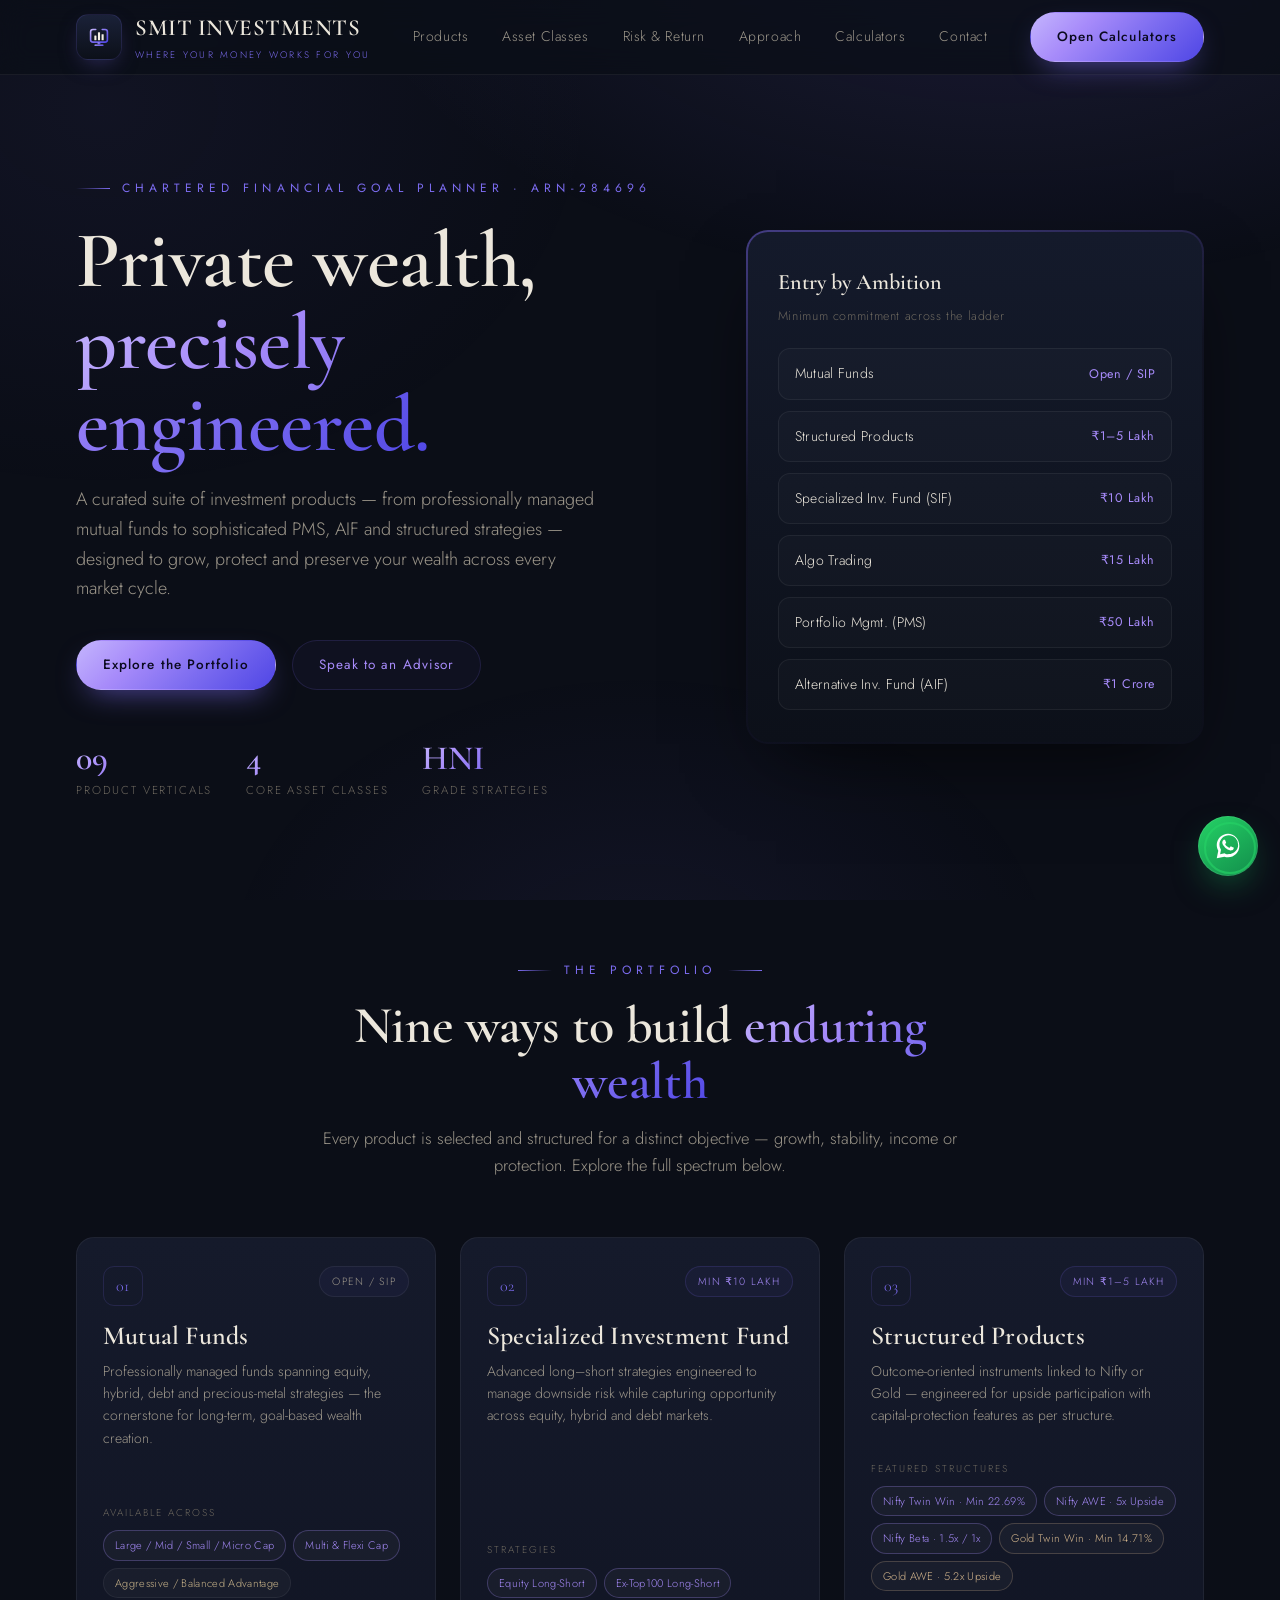
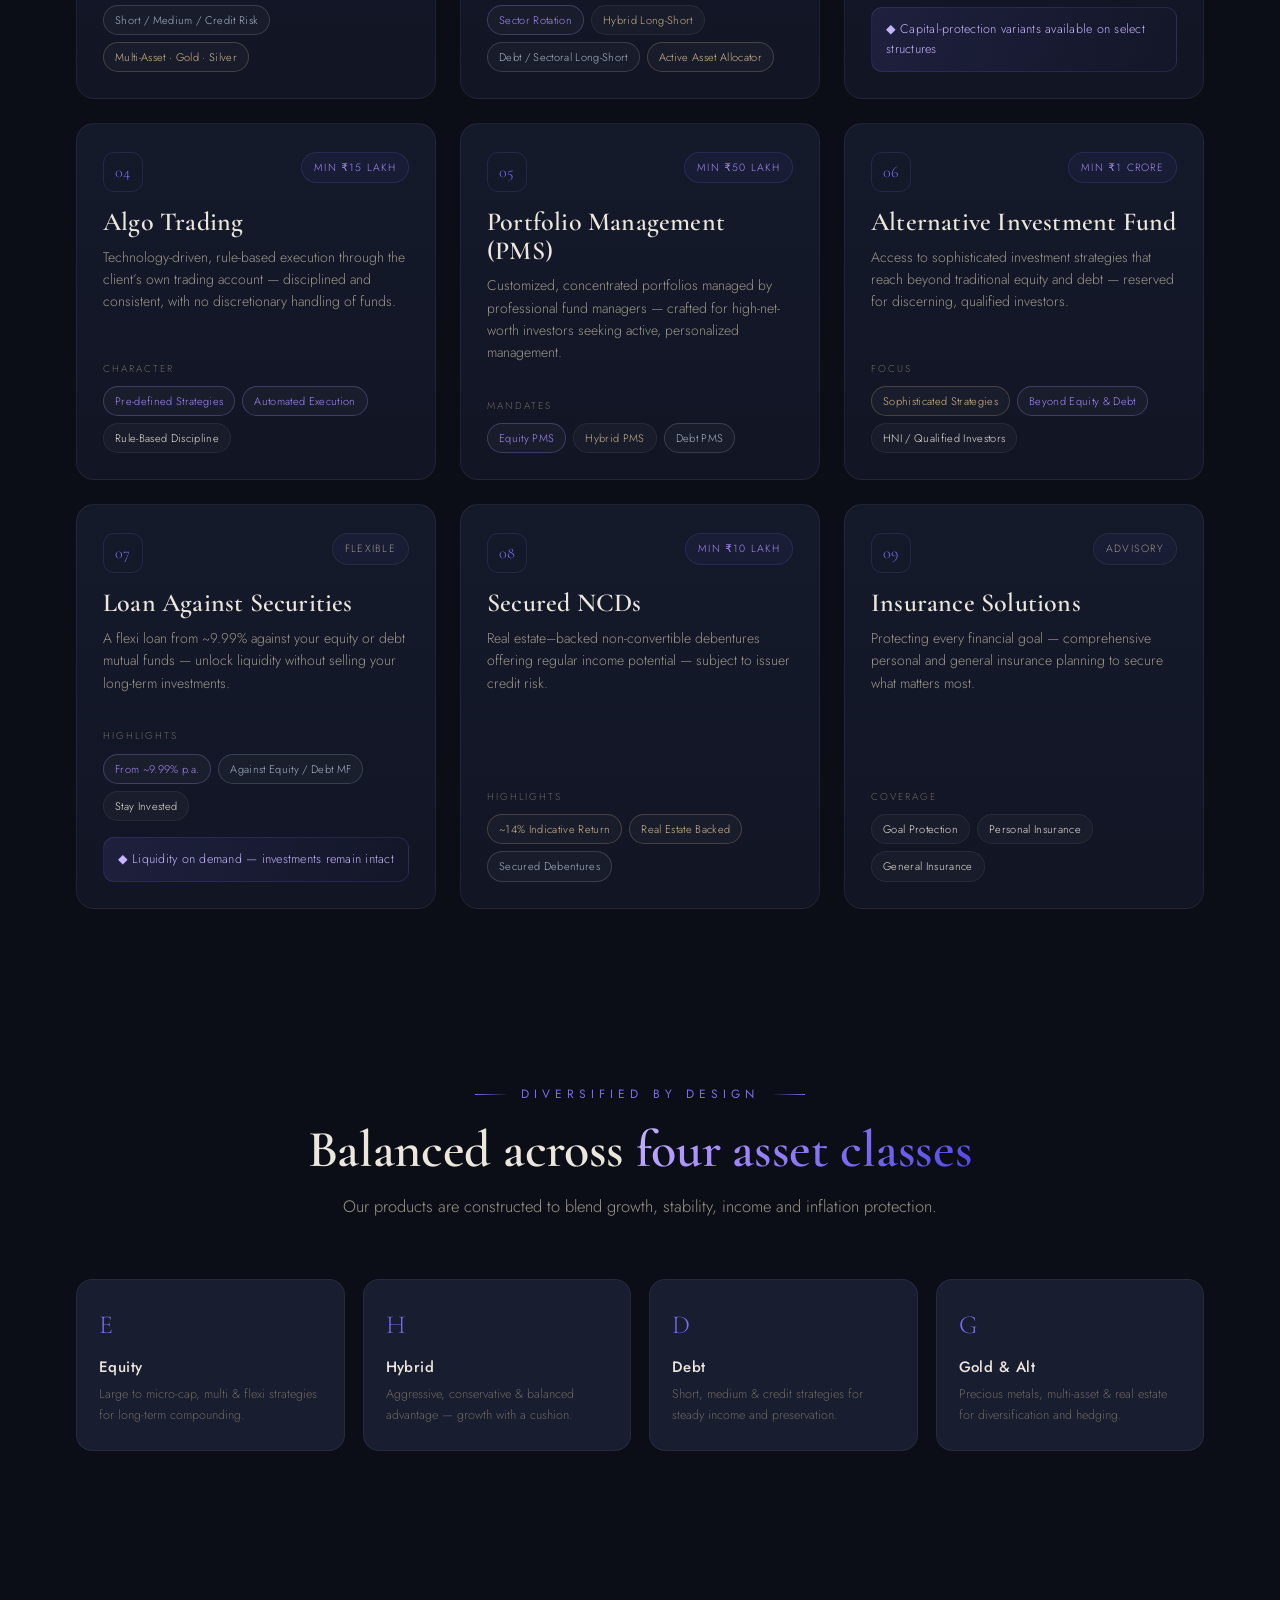
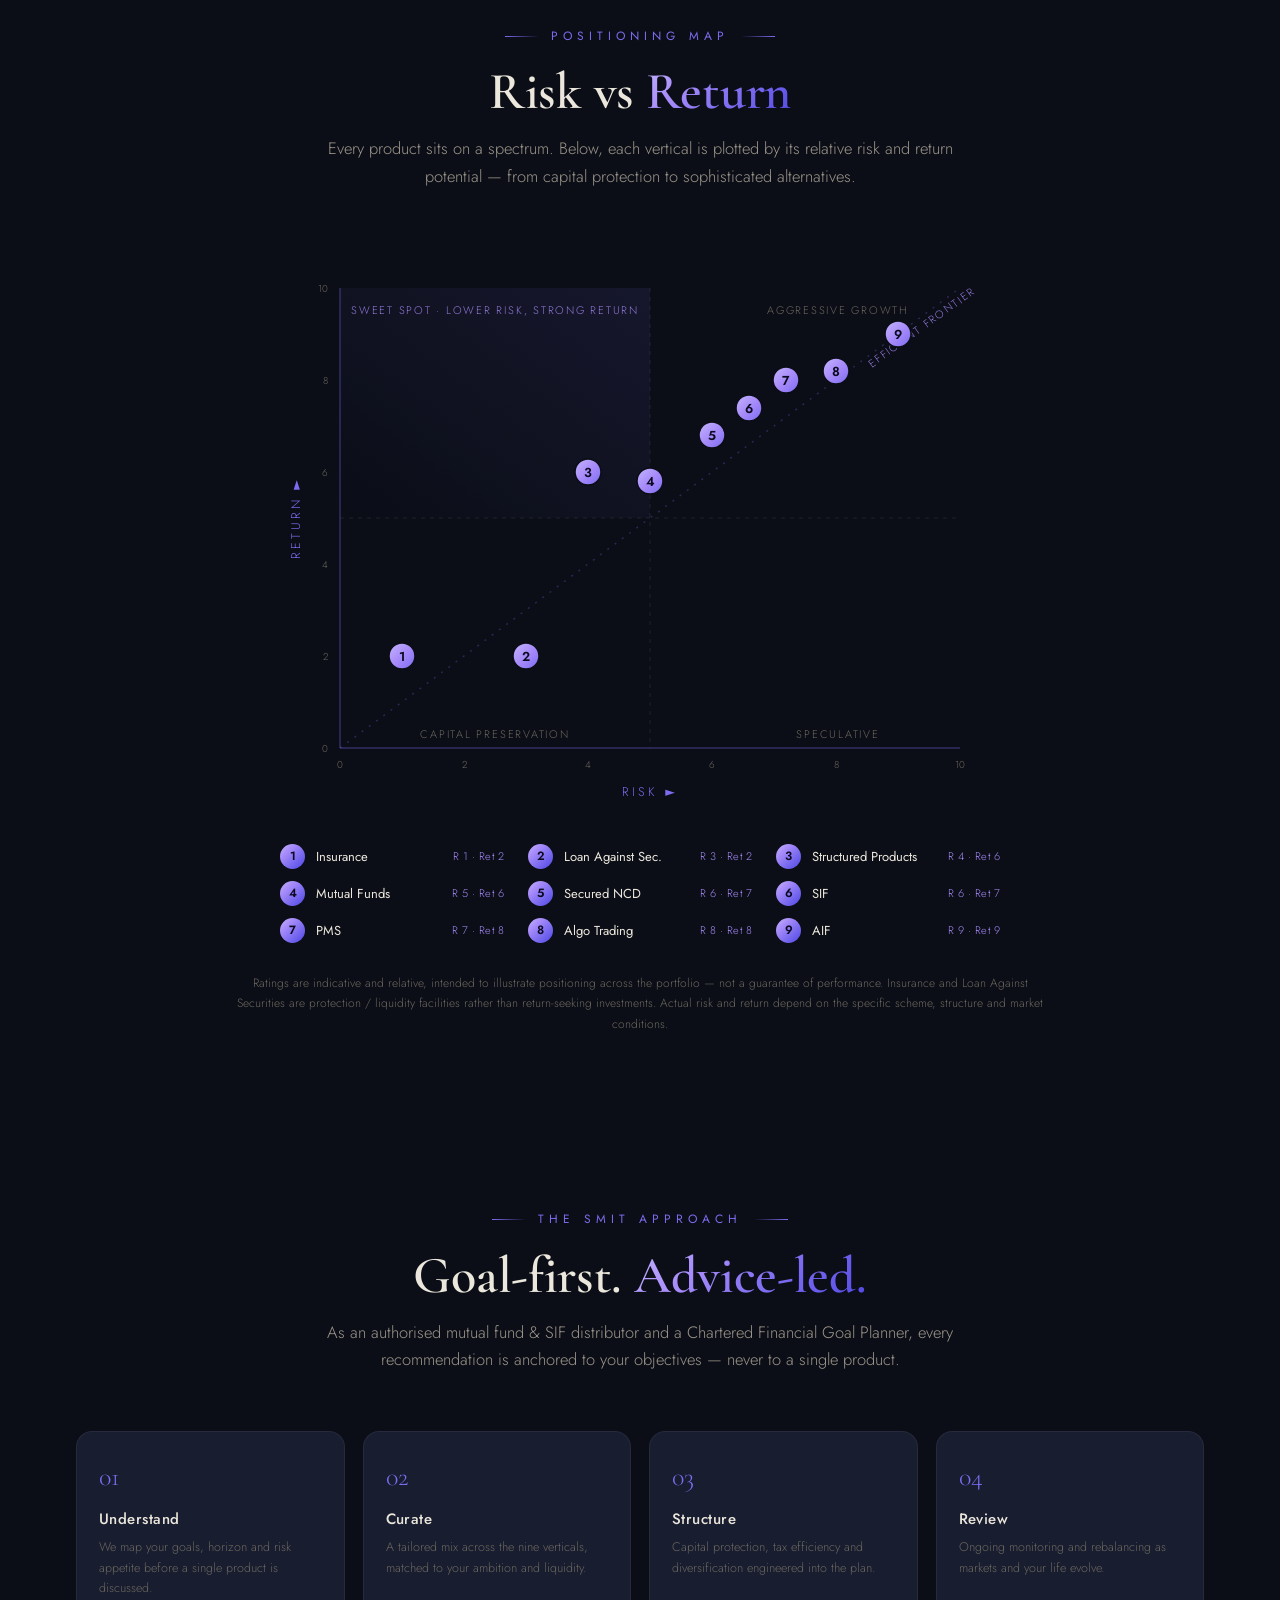
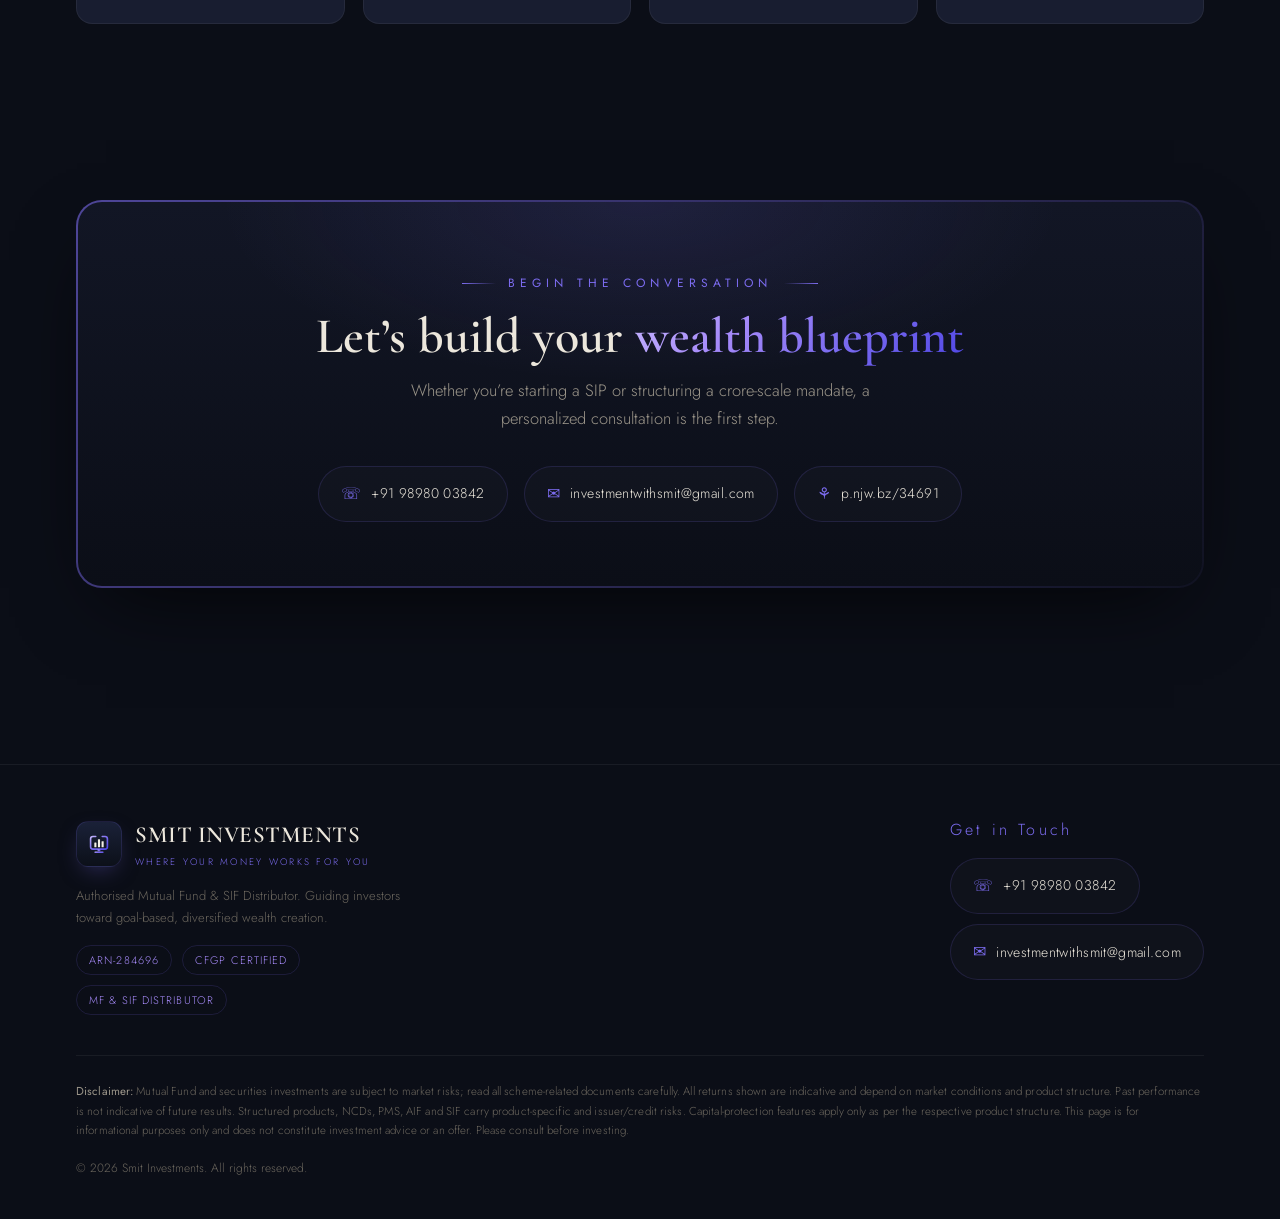
==== index.html @ 920544fc "Add floating WhatsApp connect button to both pages Co-Authored-By: Claude Opus 4.8 <noreply@anthropi" ====
<!DOCTYPE html>
<html lang="en">
<head>
<meta charset="UTF-8" />
<meta name="viewport" content="width=device-width, initial-scale=1.0" />
<title>Smit Investments — Where Your Money Works For You</title>
<meta name="description" content="SMIT Investment — a curated portfolio of premium investment products across Mutual Funds, SIF, PMS, AIF, Structured Products and more. Chartered Financial Goal Planner (CFGP), ARN-284696." />
<link rel="preconnect" href="https://fonts.googleapis.com" />
<link rel="preconnect" href="https://fonts.gstatic.com" crossorigin />
<link href="https://fonts.googleapis.com/css2?family=Cormorant+Garamond:wght@400;500;600;700&family=Jost:wght@300;400;500;600&display=swap" rel="stylesheet" />
<link rel="stylesheet" href="styles.css" />
</head>
<body>

<header class="nav">
  <div class="wrap nav-inner">
    <a class="brand" href="#top">
      <span class="mark">
        <svg viewBox="0 0 120 116" xmlns="http://www.w3.org/2000/svg">
          <defs><linearGradient id="lg" x1="0" y1="0" x2="1" y2="1">
            <stop offset="0" stop-color="#c4b5fd"/><stop offset=".5" stop-color="#7c6cf0"/><stop offset="1" stop-color="#4f46e5"/>
          </linearGradient></defs>
          <path d="M46 26 H34 a10 10 0 0 0 -10 10 v34 a10 10 0 0 0 10 10 H86 a10 10 0 0 0 10 -10 V36 a10 10 0 0 0 -10 -10 H74"
                fill="none" stroke="url(#lg)" stroke-width="7" stroke-linecap="round"/>
          <rect x="40" y="52" width="9" height="20" rx="1.5" fill="#f3efe6"/>
          <rect x="55.5" y="38" width="9" height="34" rx="1.5" fill="#f3efe6"/>
          <rect x="71" y="46" width="9" height="26" rx="1.5" fill="#f3efe6"/>
          <rect x="54" y="80" width="12" height="9" rx="2" fill="url(#lg)"/>
          <rect x="40" y="90" width="40" height="7" rx="3.5" fill="url(#lg)"/>
        </svg>
      </span>
      <span><b>Smit Investments</b><span>Where your money works for you</span></span>
    </a>
    <nav class="nav-links">
      <a href="#products">Products</a>
      <a href="#classes">Asset Classes</a>
      <a href="#risk">Risk &amp; Return</a>
      <a href="#about">Approach</a>
      <a href="calculators.html">Calculators</a>
      <a href="#contact">Contact</a>
    </nav>
    <a class="btn btn-gold" href="calculators.html">Open Calculators</a>
  </div>
</header>

<a id="top"></a>

<!-- HERO -->
<section class="hero">
  <div class="wrap hero-grid">
    <div class="reveal in">
      <span class="eyebrow">Chartered Financial Goal Planner · ARN-284696</span>
      <h1>Private wealth,<br><span class="gold-text">precisely engineered.</span></h1>
      <p class="lead">A curated suite of investment products — from professionally managed mutual funds to sophisticated PMS, AIF and structured strategies — designed to grow, protect and preserve your wealth across every market cycle.</p>
      <div class="hero-cta">
        <a class="btn btn-gold" href="#products">Explore the Portfolio</a>
        <a class="btn btn-ghost" href="#contact">Speak to an Advisor</a>
      </div>
      <div class="hero-stats">
        <div class="s"><b class="gold-text">09</b><span>Product Verticals</span></div>
        <div class="s"><b class="gold-text">4</b><span>Core Asset Classes</span></div>
        <div class="s"><b class="gold-text">HNI</b><span>Grade Strategies</span></div>
      </div>
    </div>
    <div class="hero-card reveal in">
      <div class="hero-card-in">
        <h4>Entry by Ambition</h4>
        <div class="sub">Minimum commitment across the ladder</div>
        <div class="ladder">
          <div class="row"><span class="name">Mutual Funds</span><span class="val">Open / SIP</span></div>
          <div class="row"><span class="name">Structured Products</span><span class="val">₹1–5 Lakh</span></div>
          <div class="row"><span class="name">Specialized Inv. Fund (SIF)</span><span class="val">₹10 Lakh</span></div>
          <div class="row"><span class="name">Algo Trading</span><span class="val">₹15 Lakh</span></div>
          <div class="row"><span class="name">Portfolio Mgmt. (PMS)</span><span class="val">₹50 Lakh</span></div>
          <div class="row"><span class="name">Alternative Inv. Fund (AIF)</span><span class="val">₹1 Crore</span></div>
        </div>
      </div>
    </div>
  </div>
</section>

<!-- PRODUCTS -->
<section class="block" id="products">
  <div class="wrap">
    <div class="sec-head reveal">
      <div class="divider-c"><span class="eyebrow center">The Portfolio</span></div>
      <h2>Nine ways to build <span class="gold-text">enduring wealth</span></h2>
      <p>Every product is selected and structured for a distinct objective — growth, stability, income or protection. Explore the full spectrum below.</p>
    </div>

    <div class="prod-grid">

      <!-- 1 MUTUAL FUND -->
      <div class="card reveal">
        <div class="card-top"><div class="idx">01</div><div class="min-badge open">Open / SIP</div></div>
        <h3>Mutual Funds</h3>
        <p class="desc">Professionally managed funds spanning equity, hybrid, debt and precious-metal strategies — the cornerstone for long-term, goal-based wealth creation.</p>
        <div class="cls-label">Available Across</div>
        <div class="tags">
          <span class="tag eq">Large / Mid / Small / Micro Cap</span>
          <span class="tag eq">Multi &amp; Flexi Cap</span>
          <span class="tag hy">Aggressive / Balanced Advantage</span>
          <span class="tag dt">Short / Medium / Credit Risk</span>
          <span class="tag ot">Multi-Asset · Gold · Silver</span>
        </div>
      </div>

      <!-- 2 SIF -->
      <div class="card reveal">
        <div class="card-top"><div class="idx">02</div><div class="min-badge">Min ₹10 Lakh</div></div>
        <h3>Specialized Investment Fund</h3>
        <p class="desc">Advanced long–short strategies engineered to manage downside risk while capturing opportunity across equity, hybrid and debt markets.</p>
        <div class="cls-label">Strategies</div>
        <div class="tags">
          <span class="tag eq">Equity Long-Short</span>
          <span class="tag eq">Ex-Top100 Long-Short</span>
          <span class="tag eq">Sector Rotation</span>
          <span class="tag hy">Hybrid Long-Short</span>
          <span class="tag dt">Debt / Sectoral Long-Short</span>
          <span class="tag ot">Active Asset Allocator</span>
        </div>
      </div>

      <!-- 3 STRUCTURED -->
      <div class="card reveal">
        <div class="card-top"><div class="idx">03</div><div class="min-badge">Min ₹1–5 Lakh</div></div>
        <h3>Structured Products</h3>
        <p class="desc">Outcome-oriented instruments linked to Nifty or Gold — engineered for upside participation with capital-protection features as per structure.</p>
        <div class="cls-label">Featured Structures</div>
        <div class="tags">
          <span class="tag eq">Nifty Twin Win · Min 22.69%</span>
          <span class="tag eq">Nifty AWE · 5x Upside</span>
          <span class="tag eq">Nifty Beta · 1.5x / 1x</span>
          <span class="tag ot">Gold Twin Win · Min 14.71%</span>
          <span class="tag ot">Gold AWE · 5.2x Upside</span>
        </div>
        <div class="highlight-strip">◆ Capital-protection variants available on select structures</div>
      </div>

      <!-- 4 ALGO -->
      <div class="card reveal">
        <div class="card-top"><div class="idx">04</div><div class="min-badge">Min ₹15 Lakh</div></div>
        <h3>Algo Trading</h3>
        <p class="desc">Technology-driven, rule-based execution through the client’s own trading account — disciplined and consistent, with no discretionary handling of funds.</p>
        <div class="cls-label">Character</div>
        <div class="tags">
          <span class="tag eq">Pre-defined Strategies</span>
          <span class="tag eq">Automated Execution</span>
          <span class="tag">Rule-Based Discipline</span>
        </div>
      </div>

      <!-- 5 PMS -->
      <div class="card reveal">
        <div class="card-top"><div class="idx">05</div><div class="min-badge">Min ₹50 Lakh</div></div>
        <h3>Portfolio Management (PMS)</h3>
        <p class="desc">Customized, concentrated portfolios managed by professional fund managers — crafted for high-net-worth investors seeking active, personalized management.</p>
        <div class="cls-label">Mandates</div>
        <div class="tags">
          <span class="tag eq">Equity PMS</span>
          <span class="tag hy">Hybrid PMS</span>
          <span class="tag dt">Debt PMS</span>
        </div>
      </div>

      <!-- 6 AIF -->
      <div class="card reveal">
        <div class="card-top"><div class="idx">06</div><div class="min-badge">Min ₹1 Crore</div></div>
        <h3>Alternative Investment Fund</h3>
        <p class="desc">Access to sophisticated investment strategies that reach beyond traditional equity and debt — reserved for discerning, qualified investors.</p>
        <div class="cls-label">Focus</div>
        <div class="tags">
          <span class="tag ot">Sophisticated Strategies</span>
          <span class="tag eq">Beyond Equity &amp; Debt</span>
          <span class="tag">HNI / Qualified Investors</span>
        </div>
      </div>

      <!-- 7 LAS -->
      <div class="card reveal">
        <div class="card-top"><div class="idx">07</div><div class="min-badge open">Flexible</div></div>
        <h3>Loan Against Securities</h3>
        <p class="desc">A flexi loan from ~9.99% against your equity or debt mutual funds — unlock liquidity without selling your long-term investments.</p>
        <div class="cls-label">Highlights</div>
        <div class="tags">
          <span class="tag eq">From ~9.99% p.a.</span>
          <span class="tag dt">Against Equity / Debt MF</span>
          <span class="tag">Stay Invested</span>
        </div>
        <div class="highlight-strip">◆ Liquidity on demand — investments remain intact</div>
      </div>

      <!-- 8 NCD -->
      <div class="card reveal">
        <div class="card-top"><div class="idx">08</div><div class="min-badge">Min ₹10 Lakh</div></div>
        <h3>Secured NCDs</h3>
        <p class="desc">Real estate–backed non-convertible debentures offering regular income potential — subject to issuer credit risk.</p>
        <div class="cls-label">Highlights</div>
        <div class="tags">
          <span class="tag ot">~14% Indicative Return</span>
          <span class="tag ot">Real Estate Backed</span>
          <span class="tag dt">Secured Debentures</span>
        </div>
      </div>

      <!-- 9 INSURANCE -->
      <div class="card reveal">
        <div class="card-top"><div class="idx">09</div><div class="min-badge open">Advisory</div></div>
        <h3>Insurance Solutions</h3>
        <p class="desc">Protecting every financial goal — comprehensive personal and general insurance planning to secure what matters most.</p>
        <div class="cls-label">Coverage</div>
        <div class="tags">
          <span class="tag">Goal Protection</span>
          <span class="tag">Personal Insurance</span>
          <span class="tag">General Insurance</span>
        </div>
      </div>

    </div>
  </div>
</section>

<!-- ASSET CLASSES -->
<section class="block assets" id="classes">
  <div class="wrap">
    <div class="sec-head reveal">
      <div class="divider-c"><span class="eyebrow center">Diversified By Design</span></div>
      <h2>Balanced across <span class="gold-text">four asset classes</span></h2>
      <p>Our products are constructed to blend growth, stability, income and inflation protection.</p>
    </div>
    <div class="asset-row">
      <div class="asset reveal"><div class="ic serif">E</div><h5>Equity</h5><p>Large to micro-cap, multi &amp; flexi strategies for long-term compounding.</p></div>
      <div class="asset reveal"><div class="ic serif">H</div><h5>Hybrid</h5><p>Aggressive, conservative &amp; balanced advantage — growth with a cushion.</p></div>
      <div class="asset reveal"><div class="ic serif">D</div><h5>Debt</h5><p>Short, medium &amp; credit strategies for steady income and preservation.</p></div>
      <div class="asset reveal"><div class="ic serif">G</div><h5>Gold &amp; Alt</h5><p>Precious metals, multi-asset &amp; real estate for diversification and hedging.</p></div>
    </div>
  </div>
</section>

<!-- RISK vs RETURN -->
<section class="block" id="risk">
  <div class="wrap">
    <div class="sec-head reveal">
      <div class="divider-c"><span class="eyebrow center">Positioning Map</span></div>
      <h2>Risk vs <span class="gold-text">Return</span></h2>
      <p>Every product sits on a spectrum. Below, each vertical is plotted by its relative risk and return potential — from capital protection to sophisticated alternatives.</p>
    </div>

    <div class="rr-wrap">
      <div class="rr-plot reveal">
        <svg viewBox="0 0 720 560" xmlns="http://www.w3.org/2000/svg" role="img" aria-label="Risk versus return scatter plot of investment products">
          <defs>
            <linearGradient id="dotg" x1="0" y1="0" x2="1" y2="1">
              <stop offset="0" stop-color="#c4b5fd"/><stop offset=".5" stop-color="#a78bfa"/><stop offset="1" stop-color="#7c6cf0"/>
            </linearGradient>
            <linearGradient id="idealq" x1="0" y1="1" x2="1" y2="0">
              <stop offset="0" stop-color="rgba(124,108,240,0)"/><stop offset="1" stop-color="rgba(124,108,240,0.10)"/>
            </linearGradient>
          </defs>

          <!-- ideal quadrant tint (top-left) -->
          <rect x="60" y="40" width="310" height="230" fill="url(#idealq)"/>

          <!-- outer axes -->
          <line x1="60" y1="40" x2="60" y2="500" stroke="rgba(124,108,240,0.35)" stroke-width="1.5"/>
          <line x1="60" y1="500" x2="680" y2="500" stroke="rgba(124,108,240,0.35)" stroke-width="1.5"/>

          <!-- quadrant dividers -->
          <line x1="370" y1="40" x2="370" y2="500" stroke="rgba(255,255,255,0.08)" stroke-width="1" stroke-dasharray="4 5"/>
          <line x1="60" y1="270" x2="680" y2="270" stroke="rgba(255,255,255,0.08)" stroke-width="1" stroke-dasharray="4 5"/>

          <!-- efficient frontier diagonal -->
          <line x1="60" y1="500" x2="680" y2="40" stroke="rgba(124,108,240,0.28)" stroke-width="1.5" stroke-dasharray="2 7"/>
          <text x="592" y="120" class="qlabel pos" transform="rotate(-36 592 120)" font-size="10">Efficient frontier</text>

          <!-- ticks X -->
          <g class="tick" text-anchor="middle">
            <text x="60" y="520">0</text><text x="184" y="520">2</text><text x="308" y="520">4</text>
            <text x="432" y="520">6</text><text x="556" y="520">8</text><text x="680" y="520">10</text>
          </g>
          <!-- ticks Y -->
          <g class="tick" text-anchor="end">
            <text x="48" y="504">0</text><text x="48" y="412">2</text><text x="48" y="320">4</text>
            <text x="48" y="228">6</text><text x="48" y="136">8</text><text x="48" y="44">10</text>
          </g>

          <!-- axis titles -->
          <text x="370" y="548" class="axttl" text-anchor="middle">Risk  ►</text>
          <text x="20" y="270" class="axttl" text-anchor="middle" transform="rotate(-90 20 270)">Return  ►</text>

          <!-- quadrant captions -->
          <text x="215" y="66" class="qlabel pos" text-anchor="middle">Sweet spot · lower risk, strong return</text>
          <text x="558" y="66" class="qlabel" text-anchor="middle">Aggressive growth</text>
          <text x="215" y="490" class="qlabel" text-anchor="middle">Capital preservation</text>
          <text x="558" y="490" class="qlabel" text-anchor="middle">Speculative</text>

          <!-- product dots -->
          <g class="dot-g" style="transition-delay:.05s"><circle cx="122" cy="408" r="13" fill="url(#dotg)" stroke="#0b0e17" stroke-width="1.5"/><text x="122" y="408" dy=".35em" text-anchor="middle" class="dot-n">1</text></g>
          <g class="dot-g" style="transition-delay:.12s"><circle cx="246" cy="408" r="13" fill="url(#dotg)" stroke="#0b0e17" stroke-width="1.5"/><text x="246" y="408" dy=".35em" text-anchor="middle" class="dot-n">2</text></g>
          <g class="dot-g" style="transition-delay:.19s"><circle cx="308" cy="224" r="13" fill="url(#dotg)" stroke="#0b0e17" stroke-width="1.5"/><text x="308" y="224" dy=".35em" text-anchor="middle" class="dot-n">3</text></g>
          <g class="dot-g" style="transition-delay:.26s"><circle cx="370" cy="233" r="13" fill="url(#dotg)" stroke="#0b0e17" stroke-width="1.5"/><text x="370" y="233" dy=".35em" text-anchor="middle" class="dot-n">4</text></g>
          <g class="dot-g" style="transition-delay:.33s"><circle cx="432" cy="187" r="13" fill="url(#dotg)" stroke="#0b0e17" stroke-width="1.5"/><text x="432" y="187" dy=".35em" text-anchor="middle" class="dot-n">5</text></g>
          <g class="dot-g" style="transition-delay:.40s"><circle cx="469" cy="160" r="13" fill="url(#dotg)" stroke="#0b0e17" stroke-width="1.5"/><text x="469" y="160" dy=".35em" text-anchor="middle" class="dot-n">6</text></g>
          <g class="dot-g" style="transition-delay:.47s"><circle cx="506" cy="132" r="13" fill="url(#dotg)" stroke="#0b0e17" stroke-width="1.5"/><text x="506" y="132" dy=".35em" text-anchor="middle" class="dot-n">7</text></g>
          <g class="dot-g" style="transition-delay:.54s"><circle cx="556" cy="123" r="13" fill="url(#dotg)" stroke="#0b0e17" stroke-width="1.5"/><text x="556" y="123" dy=".35em" text-anchor="middle" class="dot-n">8</text></g>
          <g class="dot-g" style="transition-delay:.61s"><circle cx="618" cy="86" r="13" fill="url(#dotg)" stroke="#0b0e17" stroke-width="1.5"/><text x="618" y="86" dy=".35em" text-anchor="middle" class="dot-n">9</text></g>
        </svg>
      </div>

      <div class="rr-key reveal">
        <div class="k"><span class="kn">1</span><b>Insurance</b><span class="rv">R 1 · Ret 2</span></div>
        <div class="k"><span class="kn">2</span><b>Loan Against Sec.</b><span class="rv">R 3 · Ret 2</span></div>
        <div class="k"><span class="kn">3</span><b>Structured Products</b><span class="rv">R 4 · Ret 6</span></div>
        <div class="k"><span class="kn">4</span><b>Mutual Funds</b><span class="rv">R 5 · Ret 6</span></div>
        <div class="k"><span class="kn">5</span><b>Secured NCD</b><span class="rv">R 6 · Ret 7</span></div>
        <div class="k"><span class="kn">6</span><b>SIF</b><span class="rv">R 6 · Ret 7</span></div>
        <div class="k"><span class="kn">7</span><b>PMS</b><span class="rv">R 7 · Ret 8</span></div>
        <div class="k"><span class="kn">8</span><b>Algo Trading</b><span class="rv">R 8 · Ret 8</span></div>
        <div class="k"><span class="kn">9</span><b>AIF</b><span class="rv">R 9 · Ret 9</span></div>
      </div>
      <p class="rr-note">Ratings are indicative and relative, intended to illustrate positioning across the portfolio — not a guarantee of performance. Insurance and Loan Against Securities are protection / liquidity facilities rather than return-seeking investments. Actual risk and return depend on the specific scheme, structure and market conditions.</p>
    </div>
  </div>
</section>

<!-- APPROACH -->
<section class="block" id="about">
  <div class="wrap">
    <div class="sec-head reveal">
      <div class="divider-c"><span class="eyebrow center">The SMIT Approach</span></div>
      <h2>Goal-first. <span class="gold-text">Advice-led.</span></h2>
      <p>As an authorised mutual fund &amp; SIF distributor and a Chartered Financial Goal Planner, every recommendation is anchored to your objectives — never to a single product.</p>
    </div>
    <div class="asset-row">
      <div class="asset reveal"><div class="ic serif">01</div><h5>Understand</h5><p>We map your goals, horizon and risk appetite before a single product is discussed.</p></div>
      <div class="asset reveal"><div class="ic serif">02</div><h5>Curate</h5><p>A tailored mix across the nine verticals, matched to your ambition and liquidity.</p></div>
      <div class="asset reveal"><div class="ic serif">03</div><h5>Structure</h5><p>Capital protection, tax efficiency and diversification engineered into the plan.</p></div>
      <div class="asset reveal"><div class="ic serif">04</div><h5>Review</h5><p>Ongoing monitoring and rebalancing as markets and your life evolve.</p></div>
    </div>
  </div>
</section>

<!-- CTA / CONTACT -->
<section class="block" id="contact">
  <div class="wrap">
    <div class="cta-band reveal">
      <div class="cta-in">
        <span class="eyebrow center">Begin the Conversation</span>
        <h2>Let’s build your <span class="gold-text">wealth blueprint</span></h2>
        <p>Whether you’re starting a SIP or structuring a crore-scale mandate, a personalized consultation is the first step.</p>
        <div class="contact-row">
          <a class="contact-pill" href="tel:+919898003842"><span class="k serif">☏</span> +91 98980 03842</a>
          <a class="contact-pill" href="mailto:investmentwithsmit@gmail.com"><span class="k serif">✉</span> investmentwithsmit@gmail.com</a>
          <a class="contact-pill" href="http://p.njw.bz/34691" target="_blank" rel="noopener"><span class="k serif">⚘</span> p.njw.bz/34691</a>
        </div>
      </div>
    </div>
  </div>
</section>

<!-- FOOTER -->
<footer>
  <div class="wrap">
    <div class="foot-grid">
      <div class="foot-brand">
        <a class="brand" href="#top">
          <span class="mark">
            <svg viewBox="0 0 120 116" xmlns="http://www.w3.org/2000/svg">
              <defs><linearGradient id="lgf" x1="0" y1="0" x2="1" y2="1">
                <stop offset="0" stop-color="#c4b5fd"/><stop offset=".5" stop-color="#7c6cf0"/><stop offset="1" stop-color="#4f46e5"/>
              </linearGradient></defs>
              <path d="M46 26 H34 a10 10 0 0 0 -10 10 v34 a10 10 0 0 0 10 10 H86 a10 10 0 0 0 10 -10 V36 a10 10 0 0 0 -10 -10 H74"
                    fill="none" stroke="url(#lgf)" stroke-width="7" stroke-linecap="round"/>
              <rect x="40" y="52" width="9" height="20" rx="1.5" fill="#f3efe6"/>
              <rect x="55.5" y="38" width="9" height="34" rx="1.5" fill="#f3efe6"/>
              <rect x="71" y="46" width="9" height="26" rx="1.5" fill="#f3efe6"/>
              <rect x="54" y="80" width="12" height="9" rx="2" fill="url(#lgf)"/>
              <rect x="40" y="90" width="40" height="7" rx="3.5" fill="url(#lgf)"/>
            </svg>
          </span>
          <span><b>Smit Investments</b><span>Where your money works for you</span></span>
        </a>
        <p>Authorised Mutual Fund &amp; SIF Distributor. Guiding investors toward goal-based, diversified wealth creation.</p>
        <div class="cred">
          <span>ARN-284696</span>
          <span>CFGP Certified</span>
          <span>MF &amp; SIF Distributor</span>
        </div>
      </div>
      <div>
        <div class="cls-label" style="color:var(--gold);letter-spacing:.2em;margin-bottom:14px">Get in Touch</div>
        <a class="contact-pill" style="margin-bottom:10px" href="tel:+919898003842"><span class="k serif">☏</span> +91 98980 03842</a><br>
        <a class="contact-pill" style="margin-bottom:10px" href="mailto:investmentwithsmit@gmail.com"><span class="k serif">✉</span> investmentwithsmit@gmail.com</a>
      </div>
    </div>
    <div class="disclaimer">
      <b>Disclaimer:</b> Mutual Fund and securities investments are subject to market risks; read all scheme-related documents carefully. All returns shown are indicative and depend on market conditions and product structure. Past performance is not indicative of future results. Structured products, NCDs, PMS, AIF and SIF carry product-specific and issuer/credit risks. Capital-protection features apply only as per the respective product structure. This page is for informational purposes only and does not constitute investment advice or an offer. Please consult before investing.
    </div>
    <div class="copy">© 2026 Smit Investments. All rights reserved.</div>
  </div>
</footer>

<script>
  const io=new IntersectionObserver((es)=>{
    es.forEach(e=>{if(e.isIntersecting){e.target.classList.add('in');io.unobserve(e.target)}})
  },{threshold:0.12});
  document.querySelectorAll('.reveal:not(.in)').forEach((el,i)=>{
    el.style.transitionDelay=(Math.min(i%6,5)*60)+'ms';
    io.observe(el);
  });
</script>
<a class="wa-float" href="https://wa.me/919898003842?text=Hi%20Smit%20Investments%2C%20I%27d%20like%20to%20know%20more%20about%20your%20investment%20products." target="_blank" rel="noopener" aria-label="Chat with us on WhatsApp">
  <span class="ico"><svg viewBox="0 0 32 32" fill="currentColor" xmlns="http://www.w3.org/2000/svg"><path d="M16.04 3C9.4 3 4 8.4 4 15.04c0 2.13.56 4.2 1.62 6.03L4 29l8.1-1.6a12 12 0 0 0 3.94.66h.01c6.64 0 12.04-5.4 12.04-12.04C28.09 8.4 22.68 3 16.04 3zm0 21.9c-1.2 0-2.38-.32-3.42-.93l-.24-.14-4.8.95.96-4.68-.16-.25a9.9 9.9 0 0 1-1.52-5.28c0-5.5 4.48-9.98 9.99-9.98 2.67 0 5.18 1.04 7.06 2.93a9.9 9.9 0 0 1 2.92 7.06c0 5.5-4.48 9.98-9.99 9.98zm5.48-7.47c-.3-.15-1.78-.88-2.06-.98-.28-.1-.48-.15-.68.15-.2.3-.78.98-.96 1.18-.18.2-.35.22-.65.07-.3-.15-1.27-.47-2.42-1.5-.9-.8-1.5-1.78-1.68-2.08-.18-.3-.02-.46.13-.61.14-.14.3-.35.45-.53.15-.18.2-.3.3-.5.1-.2.05-.38-.02-.53-.08-.15-.68-1.63-.93-2.23-.24-.58-.49-.5-.68-.51h-.58c-.2 0-.53.07-.8.38-.28.3-1.05 1.03-1.05 2.5s1.08 2.9 1.23 3.1c.15.2 2.12 3.24 5.14 4.54.72.31 1.28.5 1.71.63.72.23 1.38.2 1.9.12.58-.09 1.78-.73 2.03-1.43.25-.7.25-1.3.18-1.43-.07-.13-.27-.2-.57-.35z"/></svg></span>
  <span class="lbl">Chat with us on WhatsApp</span>
</a>
</body>
</html>
---- styles.css ----
:root{
    --bg:#0b0e17;
    --bg-2:#111524;
    --panel:#151a2b;
    --panel-2:#181d30;
    --line:rgba(124,108,240,0.16);
    --line-soft:rgba(255,255,255,0.06);
    --gold:#7c6cf0;
    --gold-2:#a78bfa;
    --gold-3:#c4b5fd;
    --gold-deep:#4f46e5;
    --txt:#ece7dc;
    --txt-dim:#9c968a;
    --txt-mute:#6c675e;
    --grad-gold:linear-gradient(135deg,#c4b5fd 0%,#a78bfa 30%,#7c6cf0 62%,#4f46e5 100%);
    --shadow:0 30px 80px -30px rgba(0,0,0,0.8);
    --radius:18px;
  }
  *{box-sizing:border-box;margin:0;padding:0}
  html{scroll-behavior:smooth}
  body{
    background:var(--bg);
    color:var(--txt);
    font-family:'Jost',system-ui,sans-serif;
    font-weight:300;
    line-height:1.65;
    -webkit-font-smoothing:antialiased;
    overflow-x:hidden;
  }
  body::before{
    content:"";position:fixed;inset:0;z-index:0;pointer-events:none;
    background:
      radial-gradient(1100px 600px at 78% -8%,rgba(124,108,240,0.14),transparent 60%),
      radial-gradient(900px 700px at 8% 12%,rgba(124,108,240,0.06),transparent 55%),
      radial-gradient(700px 500px at 50% 108%,rgba(124,108,240,0.07),transparent 60%);
  }
  .serif{font-family:'Cormorant Garamond',serif}
  .wrap{max-width:1180px;margin:0 auto;padding:0 26px;position:relative;z-index:1}
  .gold-text{
    background:var(--grad-gold);-webkit-background-clip:text;background-clip:text;
    -webkit-text-fill-color:transparent;color:transparent;
  }
  .eyebrow{
    font-size:12px;letter-spacing:.42em;text-transform:uppercase;
    color:var(--gold);font-weight:400;display:inline-flex;align-items:center;gap:12px;
  }
  .eyebrow::before,.eyebrow.center::after{content:"";width:34px;height:1px;background:linear-gradient(90deg,transparent,var(--gold))}
  .eyebrow.center::before{background:linear-gradient(90deg,var(--gold),transparent)}

  /* NAV */
  header.nav{
    position:sticky;top:0;z-index:50;
    backdrop-filter:blur(14px);
    background:rgba(11,14,23,0.72);
    border-bottom:1px solid var(--line-soft);
  }
  .nav-inner{display:flex;align-items:center;justify-content:space-between;height:74px}
  .brand{display:flex;align-items:center;gap:13px;text-decoration:none}
  .brand .mark{
    width:46px;height:46px;border-radius:12px;display:grid;place-items:center;
    background:linear-gradient(180deg,#1a2138,#0c1019);border:1px solid var(--line);
    box-shadow:0 8px 24px -10px rgba(124,108,240,0.5);
  }
  .brand .mark svg{width:28px;height:28px;display:block}
  .brand b{font-family:'Cormorant Garamond',serif;font-size:23px;font-weight:600;letter-spacing:.5px;color:var(--txt);white-space:nowrap}
  .brand span{display:block;font-size:9.5px;letter-spacing:.24em;color:var(--gold);text-transform:uppercase;margin-top:0}
  .nav-links{display:flex;gap:34px;align-items:center}
  .nav-links a{color:var(--txt-dim);text-decoration:none;font-size:14px;letter-spacing:.04em;transition:.25s}
  .nav-links a:hover{color:var(--gold-2)}
  .btn{
    display:inline-flex;align-items:center;gap:9px;text-decoration:none;cursor:pointer;
    padding:13px 26px;border-radius:40px;font-size:13.5px;letter-spacing:.08em;
    font-weight:400;font-family:'Jost';border:1px solid transparent;transition:.3s;white-space:nowrap;
  }
  .btn-gold{background:var(--grad-gold);color:#0b0a1f;font-weight:500;box-shadow:0 12px 30px -12px rgba(124,108,240,0.7)}
  .btn-gold:hover{transform:translateY(-2px);box-shadow:0 18px 40px -14px rgba(124,108,240,0.85)}
  .btn-ghost{border-color:var(--line);color:var(--gold-2);background:rgba(124,108,240,0.04)}
  .btn-ghost:hover{background:rgba(124,108,240,0.1);border-color:var(--gold)}
  @media(max-width:860px){.nav-links{display:none}}

  /* HERO */
  .hero{position:relative;padding:96px 0 70px;overflow:hidden}
  .hero-grid{display:grid;grid-template-columns:1.15fr .85fr;gap:50px;align-items:center}
  .hero h1{font-family:'Cormorant Garamond',serif;font-weight:600;line-height:1.02;
    font-size:clamp(46px,6.6vw,80px);letter-spacing:-.5px;margin:22px 0 20px}
  .hero p.lead{font-size:18px;color:var(--txt-dim);max-width:520px;font-weight:300}
  .hero-cta{display:flex;gap:16px;margin-top:36px;flex-wrap:wrap}
  .hero-stats{display:flex;gap:34px;margin-top:52px;flex-wrap:wrap}
  .hero-stats .s b{font-family:'Cormorant Garamond',serif;font-size:34px;font-weight:600;display:block;line-height:1}
  .hero-stats .s span{font-size:11.5px;letter-spacing:.16em;text-transform:uppercase;color:var(--txt-mute)}
  .hero-card{
    position:relative;border-radius:22px;padding:2px;background:linear-gradient(160deg,rgba(124,108,240,0.5),rgba(124,108,240,0.05) 40%,rgba(124,108,240,0.02));
    box-shadow:var(--shadow);
  }
  .hero-card-in{
    background:linear-gradient(180deg,#141a2b,#0c1019);border-radius:20px;padding:32px 30px;
  }
  .hero-card h4{font-family:'Cormorant Garamond',serif;font-size:22px;font-weight:600;margin-bottom:6px}
  .hero-card .sub{font-size:12.5px;color:var(--txt-mute);letter-spacing:.05em;margin-bottom:22px}
  .ladder{display:flex;flex-direction:column;gap:11px}
  .ladder .row{display:flex;align-items:center;justify-content:space-between;
    padding:13px 16px;border-radius:12px;background:rgba(255,255,255,0.02);border:1px solid var(--line-soft);transition:.3s}
  .ladder .row:hover{border-color:var(--line);background:rgba(124,108,240,0.05);transform:translateX(3px)}
  .ladder .row .name{font-size:14px;color:var(--txt);letter-spacing:.02em}
  .ladder .row .val{font-size:12.5px;color:var(--gold-2);font-weight:400;letter-spacing:.04em}
  @media(max-width:900px){.hero-grid{grid-template-columns:1fr;gap:44px}.hero{padding:60px 0 50px}}

  /* SECTION SHELL */
  section.block{padding:88px 0;position:relative}
  .sec-head{text-align:center;max-width:680px;margin:0 auto 58px}
  .sec-head h2{font-family:'Cormorant Garamond',serif;font-weight:600;font-size:clamp(34px,4.6vw,52px);line-height:1.06;margin:18px 0 16px;letter-spacing:-.3px}
  .sec-head p{color:var(--txt-dim);font-size:16.5px}
  .divider-c{display:flex;justify-content:center;margin-bottom:18px}

  /* PRODUCT GRID */
  .prod-grid{display:grid;grid-template-columns:repeat(3,1fr);gap:24px}
  @media(max-width:960px){.prod-grid{grid-template-columns:repeat(2,1fr)}}
  @media(max-width:640px){.prod-grid{grid-template-columns:1fr}}
  .card{
    position:relative;border-radius:var(--radius);padding:28px 26px 26px;
    background:linear-gradient(180deg,var(--panel),var(--bg-2));
    border:1px solid var(--line-soft);overflow:hidden;transition:.4s cubic-bezier(.2,.7,.2,1);
    display:flex;flex-direction:column;
  }
  .card::before{content:"";position:absolute;inset:0;padding:1px;border-radius:var(--radius);
    background:linear-gradient(160deg,rgba(124,108,240,0.55),transparent 42%);
    -webkit-mask:linear-gradient(#000 0 0) content-box,linear-gradient(#000 0 0);
    -webkit-mask-composite:xor;mask-composite:exclude;opacity:0;transition:.4s}
  .card::after{content:"";position:absolute;top:-40%;right:-30%;width:220px;height:220px;
    background:radial-gradient(circle,rgba(124,108,240,0.16),transparent 65%);opacity:0;transition:.5s}
  .card:hover{transform:translateY(-7px);border-color:var(--line)}
  .card:hover::before{opacity:1}
  .card:hover::after{opacity:1}
  .card-top{display:flex;align-items:flex-start;justify-content:space-between;gap:12px;margin-bottom:16px}
  .idx{font-family:'Cormorant Garamond',serif;font-size:16px;color:var(--gold);border:1px solid var(--line);
    width:40px;height:40px;border-radius:11px;display:grid;place-items:center;flex-shrink:0;letter-spacing:.02em}
  .min-badge{font-size:10.5px;letter-spacing:.12em;text-transform:uppercase;color:var(--gold-2);
    border:1px solid var(--line);padding:6px 12px;border-radius:30px;white-space:nowrap;background:rgba(124,108,240,0.05)}
  .min-badge.open{color:var(--txt-dim);border-color:var(--line-soft)}
  .card h3{font-family:'Cormorant Garamond',serif;font-size:26px;font-weight:600;letter-spacing:.2px;margin-bottom:9px;line-height:1.1}
  .card .desc{font-size:14px;color:var(--txt-dim);font-weight:300;line-height:1.6;margin-bottom:18px;flex-grow:1}
  .tags{display:flex;flex-wrap:wrap;gap:7px;margin-top:auto}
  .tag{font-size:11px;letter-spacing:.03em;color:var(--txt);padding:5px 11px;border-radius:20px;
    background:rgba(255,255,255,0.03);border:1px solid var(--line-soft)}
  .tag.eq{color:#a78bfa;border-color:rgba(167,139,250,0.28)}
  .tag.hy{color:#c9b48a}
  .tag.dt{color:#a9b6c9;border-color:rgba(169,182,201,0.22)}
  .tag.ot{color:#d8b98f;border-color:rgba(216,185,143,0.24)}
  .card .cls-label{font-size:10px;letter-spacing:.2em;text-transform:uppercase;color:var(--txt-mute);margin:16px 0 9px}
  .highlight-strip{margin-top:16px;padding:11px 14px;border-radius:11px;font-size:12.5px;
    background:linear-gradient(90deg,rgba(124,108,240,0.12),rgba(124,108,240,0.02));
    border:1px solid var(--line);color:var(--gold-3);letter-spacing:.02em}

  /* ASSET CLASS BAR */
  .assets{padding:72px 0 0}
  .asset-row{display:grid;grid-template-columns:repeat(4,1fr);gap:18px;margin-top:8px}
  @media(max-width:760px){.asset-row{grid-template-columns:repeat(2,1fr)}}
  .asset{padding:24px 22px;border-radius:16px;background:var(--panel-2);border:1px solid var(--line-soft);transition:.35s}
  .asset:hover{border-color:var(--line);transform:translateY(-4px)}
  .asset .ic{font-family:'Cormorant Garamond',serif;font-size:26px;color:var(--gold);margin-bottom:8px}
  .asset h5{font-size:15px;font-weight:500;letter-spacing:.03em;margin-bottom:5px}
  .asset p{font-size:12.5px;color:var(--txt-mute)}

  /* RISK vs RETURN CHART */
  .rr-wrap{max-width:960px;margin:0 auto}
  .rr-legend{display:flex;gap:26px;justify-content:center;margin-bottom:36px;flex-wrap:wrap}
  .rr-legend .li{display:flex;align-items:center;gap:10px;font-size:13px;color:var(--txt-dim);letter-spacing:.03em}
  .rr-legend .sw{width:28px;height:11px;border-radius:6px;display:inline-block}
  .sw.risk{background:linear-gradient(90deg,#6f5324,#c99a44)}
  .sw.ret{background:var(--grad-gold)}
  .rr-list{display:flex;flex-direction:column;gap:13px}
  .rr-row{display:grid;grid-template-columns:220px 1fr;gap:22px;align-items:center;
    padding:16px 22px;border-radius:14px;background:linear-gradient(180deg,var(--panel),var(--bg-2));
    border:1px solid var(--line-soft);transition:.35s}
  .rr-row:hover{border-color:var(--line);transform:translateX(4px)}
  .rr-label{display:flex;align-items:center;gap:13px}
  .rr-num{font-family:'Cormorant Garamond',serif;color:var(--gold);border:1px solid var(--line);
    width:36px;height:36px;border-radius:10px;display:grid;place-items:center;font-size:15px;flex-shrink:0}
  .rr-label b{font-size:15px;font-weight:500;display:block;letter-spacing:.02em;line-height:1.2}
  .rr-label em{font-style:normal;font-size:11px;color:var(--txt-mute);letter-spacing:.03em}
  .rr-bars{display:flex;flex-direction:column;gap:9px}
  .rr-bar{display:flex;align-items:center;gap:13px}
  .rr-tag{font-size:9.5px;letter-spacing:.14em;text-transform:uppercase;color:var(--txt-mute);width:50px;flex-shrink:0;text-align:right}
  .rr-track{flex:1;height:12px;border-radius:8px;background:rgba(255,255,255,0.045);overflow:hidden;position:relative}
  .rr-fill{display:block;height:100%;width:0;border-radius:8px;transition:width 1.15s cubic-bezier(.2,.85,.25,1)}
  .rr-fill.risk{background:linear-gradient(90deg,#6f5324,#c99a44)}
  .rr-fill.ret{background:var(--grad-gold);box-shadow:0 0 16px -4px rgba(124,108,240,0.5)}
  .rr-row.in .rr-fill{width:var(--w)}
  .rr-v{width:30px;font-size:13px;color:var(--gold-2);flex-shrink:0;font-weight:400}
  .rr-scale{display:flex;justify-content:space-between;max-width:960px;margin:20px auto 0;
    padding-left:242px;font-size:10.5px;letter-spacing:.14em;text-transform:uppercase;color:var(--txt-mute)}
  .rr-note{max-width:820px;margin:30px auto 0;font-size:12px;color:var(--txt-mute);text-align:center;line-height:1.7}
  @media(max-width:640px){
    .rr-row{grid-template-columns:1fr;gap:14px}
    .rr-scale{padding-left:0}
  }
  /* scatter / quadrant */
  .rr-plot{max-width:720px;margin:0 auto}
  .rr-plot svg{width:100%;height:auto;display:block;overflow:visible}
  .qlabel{font-size:11px;letter-spacing:.16em;fill:var(--txt-mute);text-transform:uppercase}
  .qlabel.pos{fill:var(--gold-2);opacity:.85}
  .axttl{font-size:12.5px;letter-spacing:.24em;fill:var(--gold);text-transform:uppercase}
  .tick{font-size:10px;fill:var(--txt-mute)}
  .dot-g{opacity:0;transition:opacity .55s ease}
  .rr-plot.in .dot-g{opacity:1}
  .dot-g circle{transition:.3s}
  .dot-g:hover circle{stroke:var(--gold-3);stroke-width:3}
  .dot-n{fill:#0b0a1f;font-size:13px;font-weight:600;font-family:'Jost',sans-serif}
  .rr-key{display:grid;grid-template-columns:repeat(3,1fr);gap:12px 24px;max-width:720px;margin:36px auto 0}
  .rr-key .k{display:flex;align-items:center;gap:11px;font-size:13px}
  .rr-key .kn{width:25px;height:25px;border-radius:50%;background:var(--grad-gold);color:#0b0a1f;
    font-size:12px;font-weight:600;display:grid;place-items:center;flex-shrink:0}
  .rr-key .k b{color:var(--txt);font-weight:400}
  .rr-key .k .rv{color:var(--gold-2);font-size:11px;margin-left:auto;white-space:nowrap;letter-spacing:.04em}
  @media(max-width:620px){.rr-key{grid-template-columns:1fr 1fr;gap:12px 16px}}

  /* CTA */
  .cta-band{position:relative;border-radius:26px;overflow:hidden;padding:2px;
    background:linear-gradient(135deg,rgba(124,108,240,0.6),rgba(124,108,240,0.05));box-shadow:var(--shadow)}
  .cta-in{background:radial-gradient(700px 300px at 50% 0,rgba(124,108,240,0.12),transparent 60%),linear-gradient(180deg,#121625,#0b0e17);
    border-radius:24px;padding:64px 40px;text-align:center}
  .cta-in h2{font-family:'Cormorant Garamond',serif;font-size:clamp(34px,4.6vw,50px);font-weight:600;margin:16px 0 14px;line-height:1.08}
  .cta-in p{color:var(--txt-dim);max-width:520px;margin:0 auto 34px;font-size:16.5px}
  .contact-row{display:flex;gap:16px;justify-content:center;flex-wrap:wrap}
  .contact-pill{display:inline-flex;align-items:center;gap:10px;padding:14px 22px;border-radius:40px;
    border:1px solid var(--line);color:var(--txt);text-decoration:none;font-size:14px;letter-spacing:.03em;
    background:rgba(255,255,255,0.02);transition:.3s}
  .contact-pill:hover{border-color:var(--gold);color:var(--gold-2);background:rgba(124,108,240,0.06)}
  .contact-pill .k{color:var(--gold);font-size:16px}

  /* FOOTER */
  footer{border-top:1px solid var(--line-soft);padding:52px 0 40px;margin-top:88px}
  .foot-grid{display:flex;justify-content:space-between;gap:30px;flex-wrap:wrap;align-items:flex-start}
  .foot-brand{max-width:340px}
  .foot-brand p{color:var(--txt-mute);font-size:13px;margin-top:14px;line-height:1.7}
  .cred{display:flex;gap:10px;flex-wrap:wrap;margin-top:16px}
  .cred span{font-size:11px;letter-spacing:.1em;text-transform:uppercase;color:var(--gold-2);
    border:1px solid var(--line);padding:5px 12px;border-radius:20px}
  .disclaimer{margin-top:40px;padding-top:26px;border-top:1px solid var(--line-soft);
    font-size:11.5px;color:var(--txt-mute);line-height:1.7;letter-spacing:.01em}
  .disclaimer b{color:var(--txt-dim);font-weight:400}
  .copy{margin-top:18px;font-size:12px;color:var(--txt-mute)}

  /* reveal */
  .reveal{opacity:0;transform:translateY(26px);transition:.8s cubic-bezier(.2,.7,.2,1)}
  .reveal.in{opacity:1;transform:none}

/* ============ CALCULATORS PAGE ============ */
.calc-hero{padding:70px 0 30px}
.calc-hero h1{font-family:'Cormorant Garamond',serif;font-weight:600;line-height:1.04;
  font-size:clamp(38px,5.4vw,64px);letter-spacing:-.4px;margin:18px 0 16px}
.calc-hero p.lead{font-size:17px;color:var(--txt-dim);max-width:640px}

.tabs{display:flex;flex-wrap:wrap;gap:10px;margin:38px 0 30px;position:sticky;top:74px;z-index:20;
  padding:14px 0;background:linear-gradient(180deg,var(--bg) 62%,rgba(11,14,23,0));}
.tab{cursor:pointer;padding:11px 20px;border-radius:40px;font-size:13.5px;letter-spacing:.03em;
  border:1px solid var(--line-soft);background:rgba(255,255,255,0.02);color:var(--txt-dim);transition:.3s;font-family:'Jost'}
.tab:hover{color:var(--gold-2);border-color:var(--line)}
.tab.active{background:var(--grad-gold);color:#0b0a1f;font-weight:500;border-color:transparent;
  box-shadow:0 12px 30px -14px rgba(124,108,240,0.8)}

.panel{display:none;animation:fade .5s ease}
.panel.active{display:block}
@keyframes fade{from{opacity:0;transform:translateY(10px)}to{opacity:1;transform:none}}

.calc-card{display:grid;grid-template-columns:1fr 1fr;gap:26px;border-radius:22px;padding:2px;
  background:linear-gradient(160deg,rgba(124,108,240,0.4),rgba(124,108,240,0.04) 45%,rgba(124,108,240,0.02));
  box-shadow:var(--shadow)}
.calc-card>div{background:linear-gradient(180deg,var(--panel),var(--bg-2));border-radius:20px;padding:32px 30px}
.calc-card .inputs{border-radius:20px 0 0 20px}
.calc-card .results{border-radius:0 20px 20px 0;background:
  radial-gradient(500px 260px at 80% 0,rgba(124,108,240,0.10),transparent 60%),linear-gradient(180deg,var(--panel-2),var(--bg-2))}
@media(max-width:820px){.calc-card{grid-template-columns:1fr}.calc-card .inputs,.calc-card .results{border-radius:20px}}

.calc-card h3{font-family:'Cormorant Garamond',serif;font-size:27px;font-weight:600;margin-bottom:4px}
.calc-card .cap{font-size:12.5px;color:var(--txt-mute);margin-bottom:24px;letter-spacing:.02em;line-height:1.5}

.field{margin-bottom:20px}
.field label{display:flex;justify-content:space-between;align-items:baseline;font-size:13px;color:var(--txt-dim);margin-bottom:9px;letter-spacing:.02em}
.field label .out{color:var(--gold-2);font-size:13.5px;font-weight:500}
.field input[type=number],.field select{width:100%;padding:13px 15px;border-radius:11px;font-size:15px;font-family:'Jost';
  background:rgba(255,255,255,0.03);border:1px solid var(--line-soft);color:var(--txt);transition:.25s;outline:none}
.field input[type=number]:focus,.field select:focus{border-color:var(--gold);background:rgba(124,108,240,0.06)}
.field input[type=range]{width:100%;accent-color:var(--gold);margin-top:4px}
.field .hint{font-size:11px;color:var(--txt-mute);margin-top:6px}
.field-row{display:grid;grid-template-columns:1fr 1fr;gap:14px}
.field select option{background:#141a2b;color:var(--txt)}

.res-head{font-size:11px;letter-spacing:.2em;text-transform:uppercase;color:var(--gold);margin-bottom:20px}
.res-hero{margin-bottom:8px}
.res-hero .lbl{font-size:12.5px;color:var(--txt-mute);letter-spacing:.03em}
.res-hero .big{font-family:'Cormorant Garamond',serif;font-size:clamp(34px,5vw,46px);font-weight:600;line-height:1.05;
  background:var(--grad-gold);-webkit-background-clip:text;background-clip:text;-webkit-text-fill-color:transparent}
.res-list{margin-top:26px;display:flex;flex-direction:column;gap:1px;border-radius:12px;overflow:hidden;border:1px solid var(--line-soft)}
.res-list .r{display:flex;justify-content:space-between;align-items:center;padding:14px 16px;background:rgba(255,255,255,0.02);font-size:13.5px}
.res-list .r .k{color:var(--txt-dim)}
.res-list .r .v{color:var(--txt);font-weight:500;letter-spacing:.02em}
.res-list .r .v.pos{color:var(--gold-2)}
.calc-note{font-size:11.5px;color:var(--txt-mute);margin-top:22px;line-height:1.65}

.mini-bars{margin-top:24px;display:flex;align-items:flex-end;gap:8px;height:96px}
.mini-bars .mb{flex:1;display:flex;flex-direction:column;align-items:center;gap:8px;justify-content:flex-end}
.mini-bars .mb .bar{width:100%;border-radius:7px 7px 0 0;transition:height .7s cubic-bezier(.2,.8,.2,1)}
.mini-bars .mb .bar.inv{background:rgba(255,255,255,0.12)}
.mini-bars .mb .bar.gain{background:var(--grad-gold)}
.mini-bars .mb small{font-size:10px;color:var(--txt-mute);letter-spacing:.04em}
.cross-cta{text-align:center;margin:60px auto 0;max-width:560px}

/* ============ WHATSAPP FLOATING BUTTON ============ */
.wa-float{position:fixed;right:22px;bottom:24px;z-index:120;display:flex;align-items:center;gap:0;
  text-decoration:none;height:60px;padding:0;border-radius:34px;overflow:hidden;
  background:linear-gradient(145deg,#25d366,#128c4b);color:#fff;
  box-shadow:0 14px 34px -10px rgba(18,140,75,0.7),0 0 0 1px rgba(255,255,255,0.08) inset;
  transition:all .35s cubic-bezier(.2,.8,.2,1);max-width:60px}
.wa-float:hover{max-width:260px;box-shadow:0 20px 46px -12px rgba(18,140,75,0.85)}
.wa-float .ico{flex:0 0 60px;width:60px;height:60px;display:grid;place-items:center}
.wa-float .ico svg{width:30px;height:30px}
.wa-float .lbl{white-space:nowrap;font-family:'Jost',sans-serif;font-size:14px;letter-spacing:.02em;
  padding-right:24px;opacity:0;transform:translateX(-6px);transition:.35s .05s}
.wa-float:hover .lbl{opacity:1;transform:none}
.wa-float::after{content:"";position:absolute;left:6px;top:6px;width:48px;height:48px;border-radius:50%;
  border:2px solid #25d366;opacity:.65;animation:wa-pulse 2.4s ease-out infinite;pointer-events:none}
@keyframes wa-pulse{0%{transform:scale(1);opacity:.6}70%{transform:scale(1.7);opacity:0}100%{opacity:0}}
@media(max-width:520px){.wa-float{right:16px;bottom:18px}.wa-float:hover{max-width:60px}.wa-float .lbl{display:none}}
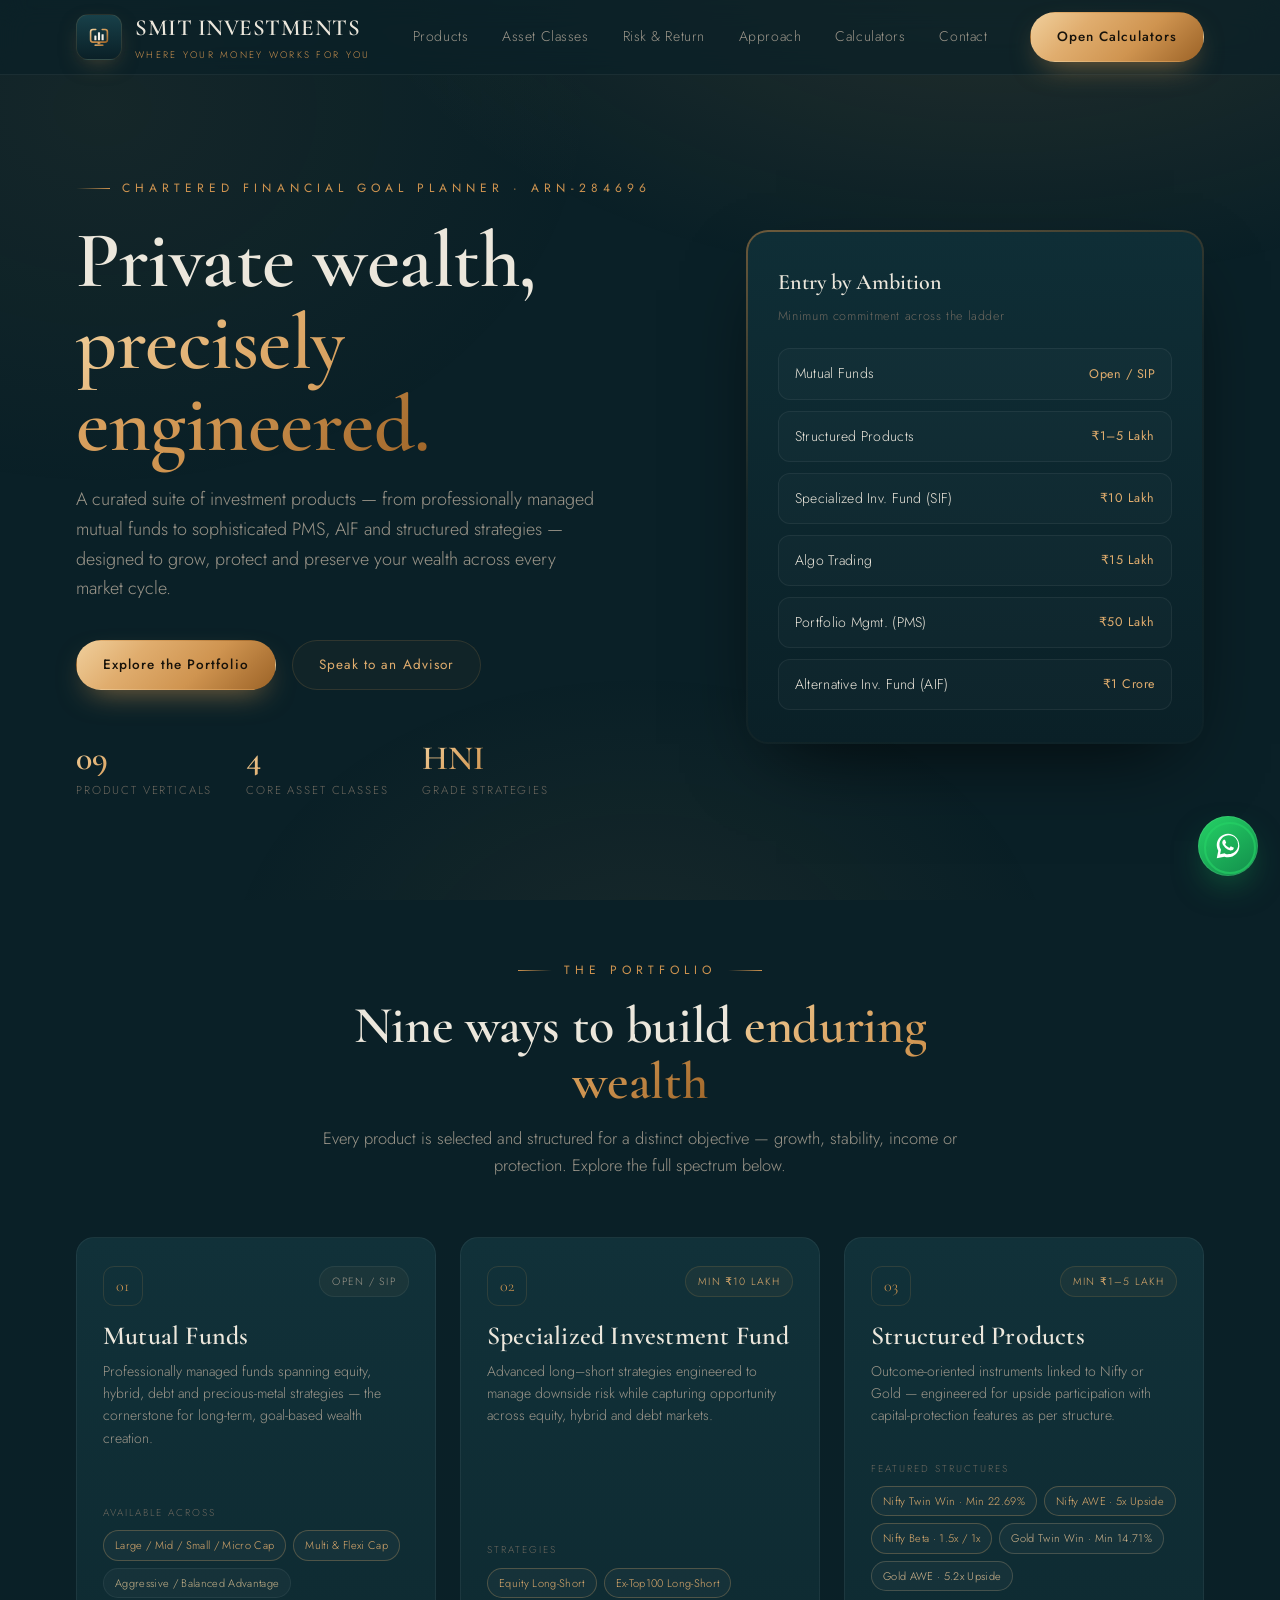
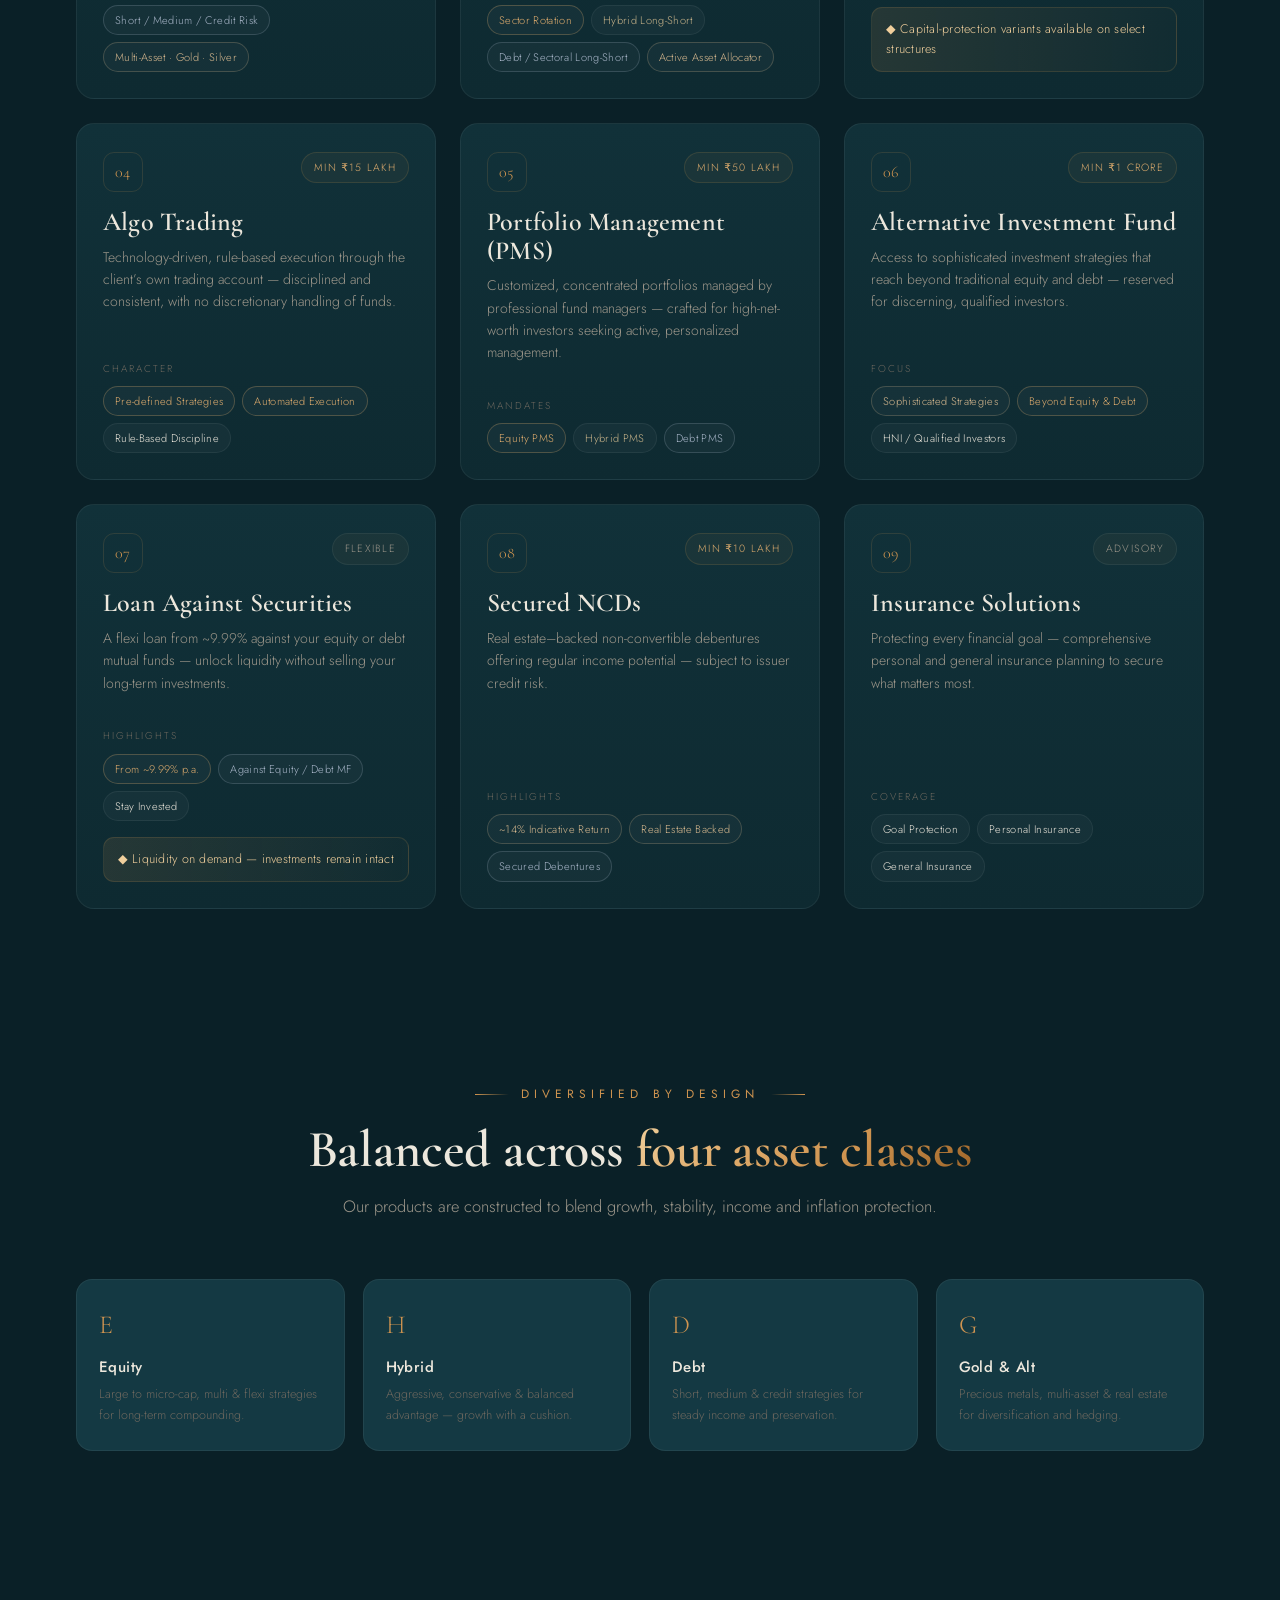
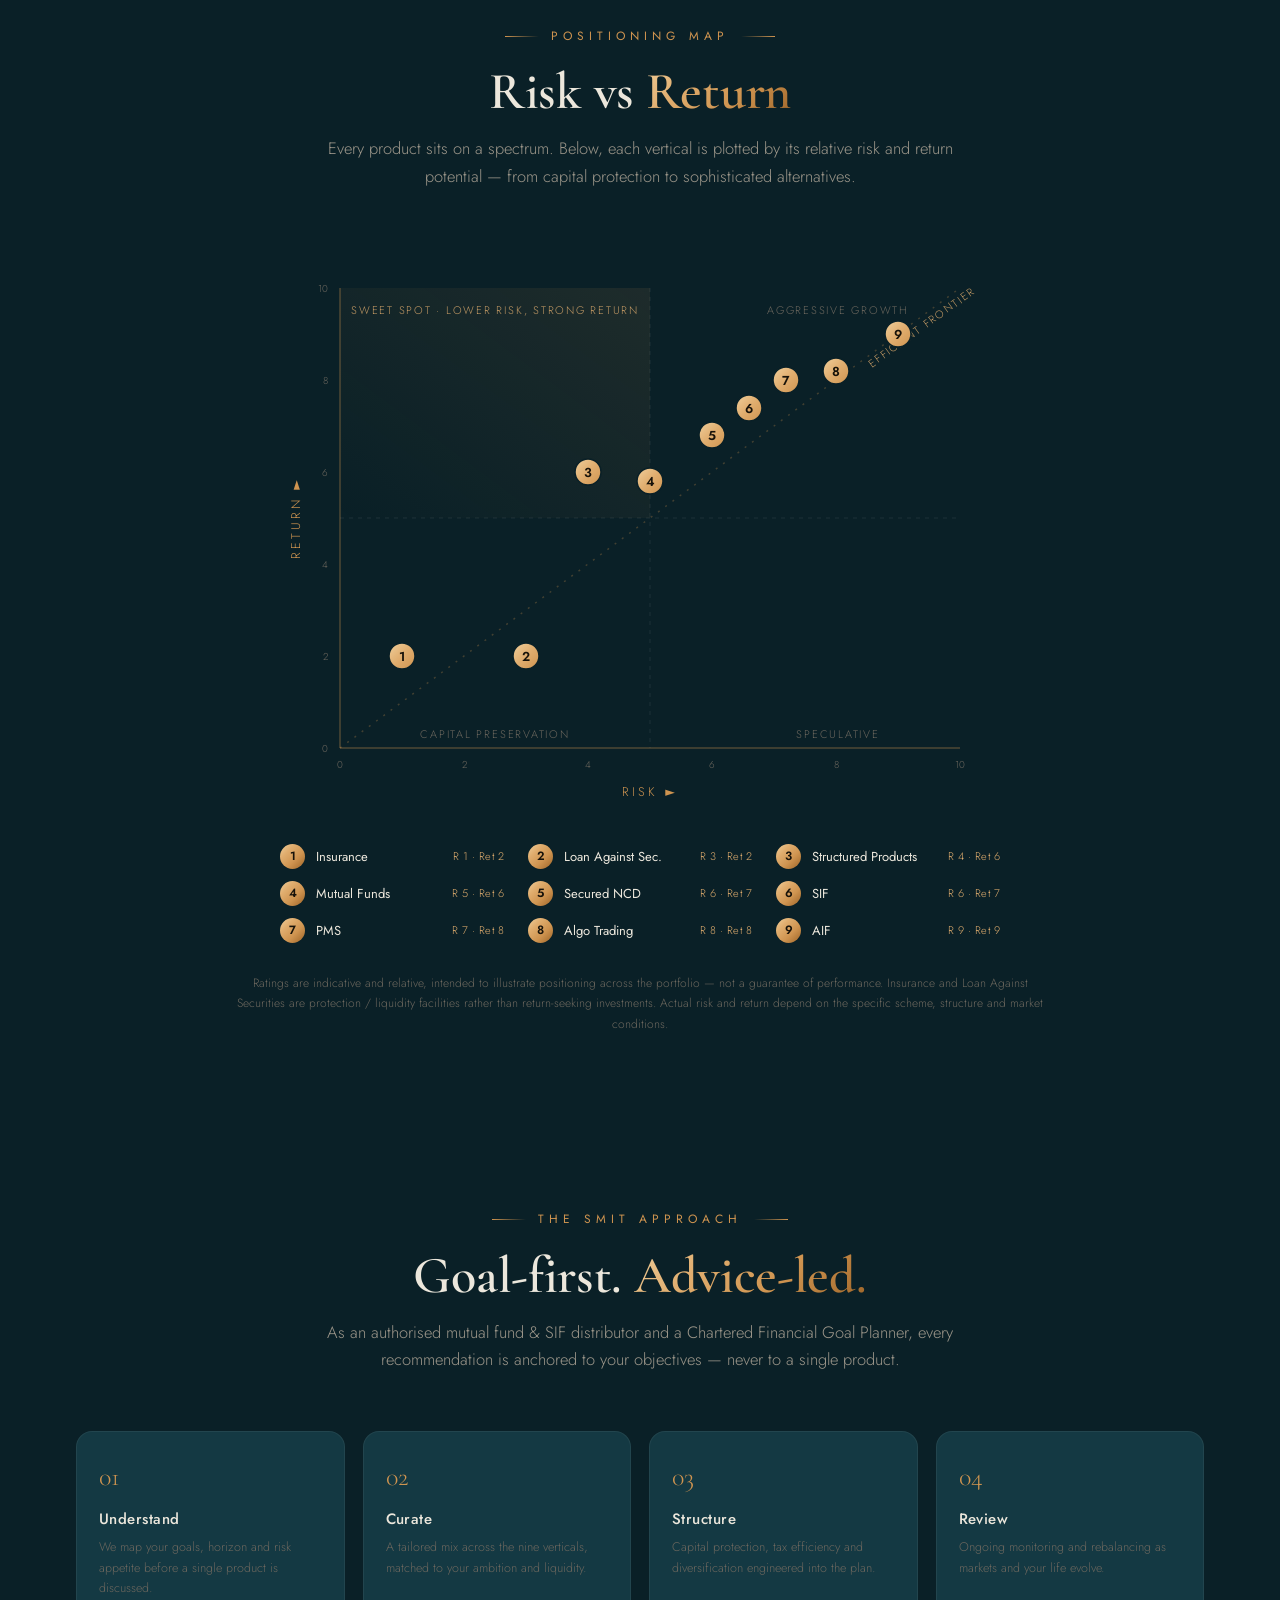
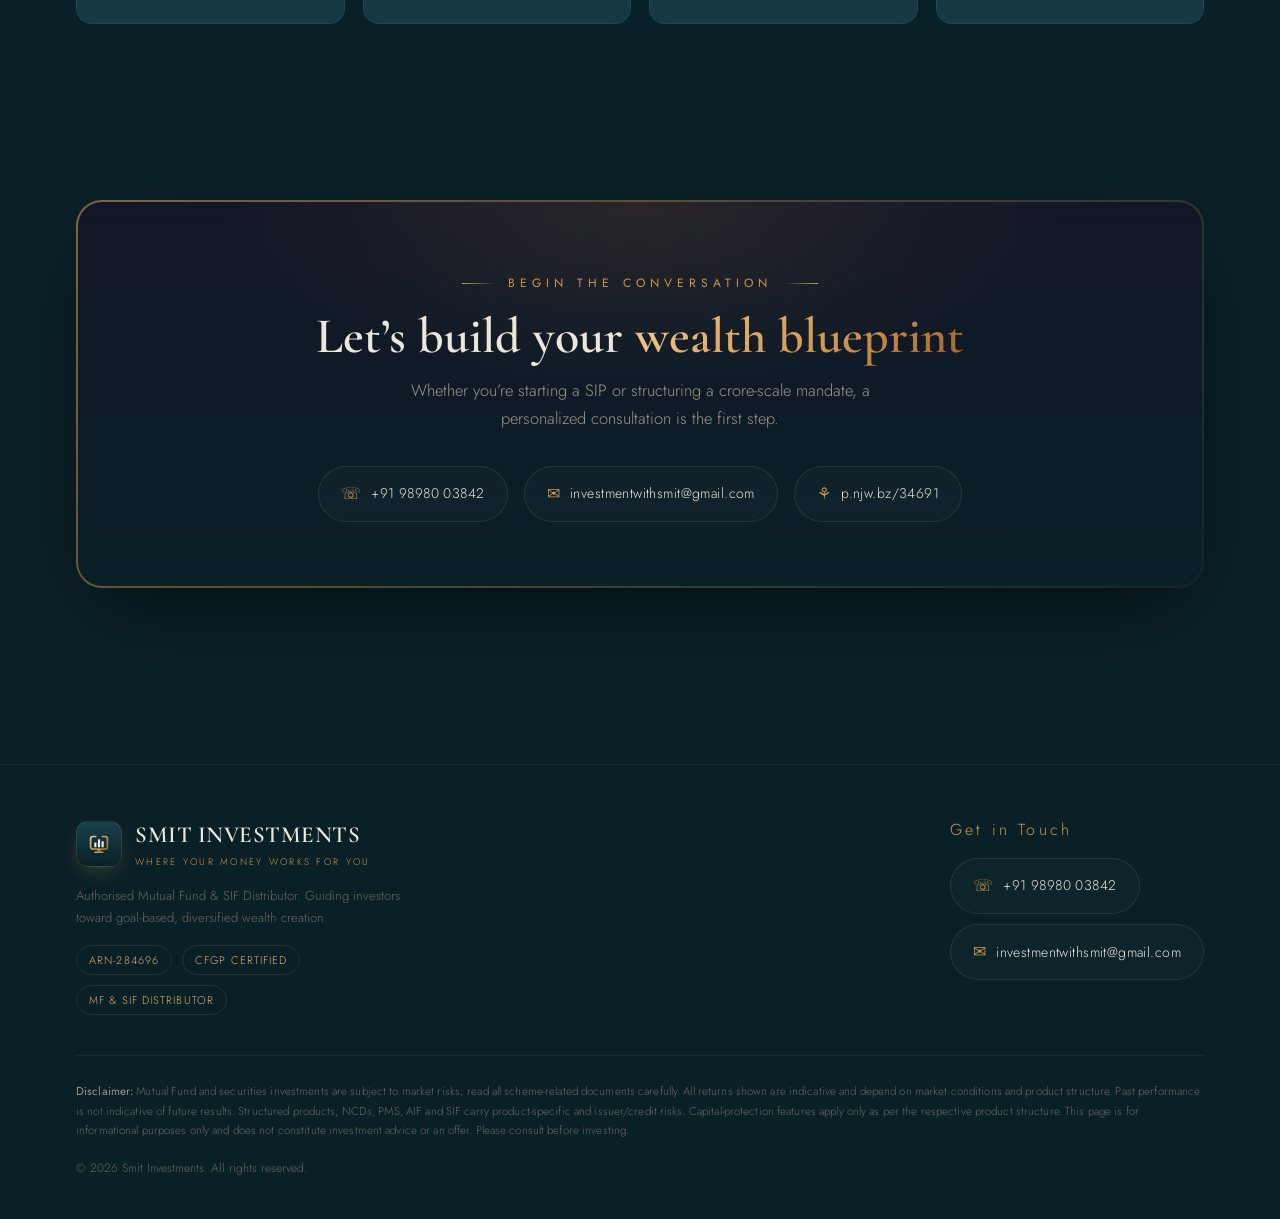
==== commit ad2490de: "Switch site to teal & bronze theme matching brand brochure Re-skin both pages and the shared stylesh" ====
--- a/index.html
+++ b/index.html
@@ -18,7 +18,7 @@
       <span class="mark">
         <svg viewBox="0 0 120 116" xmlns="http://www.w3.org/2000/svg">
           <defs><linearGradient id="lg" x1="0" y1="0" x2="1" y2="1">
-            <stop offset="0" stop-color="#c4b5fd"/><stop offset=".5" stop-color="#7c6cf0"/><stop offset="1" stop-color="#4f46e5"/>
+            <stop offset="0" stop-color="#f0cf9c"/><stop offset=".5" stop-color="#cf9450"/><stop offset="1" stop-color="#9c6327"/>
           </linearGradient></defs>
           <path d="M46 26 H34 a10 10 0 0 0 -10 10 v34 a10 10 0 0 0 10 10 H86 a10 10 0 0 0 10 -10 V36 a10 10 0 0 0 -10 -10 H74"
                 fill="none" stroke="url(#lg)" stroke-width="7" stroke-linecap="round"/>
@@ -251,10 +251,10 @@
         <svg viewBox="0 0 720 560" xmlns="http://www.w3.org/2000/svg" role="img" aria-label="Risk versus return scatter plot of investment products">
           <defs>
             <linearGradient id="dotg" x1="0" y1="0" x2="1" y2="1">
-              <stop offset="0" stop-color="#c4b5fd"/><stop offset=".5" stop-color="#a78bfa"/><stop offset="1" stop-color="#7c6cf0"/>
+              <stop offset="0" stop-color="#f0cf9c"/><stop offset=".5" stop-color="#e0ad6e"/><stop offset="1" stop-color="#cf9450"/>
             </linearGradient>
             <linearGradient id="idealq" x1="0" y1="1" x2="1" y2="0">
-              <stop offset="0" stop-color="rgba(124,108,240,0)"/><stop offset="1" stop-color="rgba(124,108,240,0.10)"/>
+              <stop offset="0" stop-color="rgba(207,148,80,0)"/><stop offset="1" stop-color="rgba(207,148,80,0.10)"/>
             </linearGradient>
           </defs>
 
@@ -262,15 +262,15 @@
           <rect x="60" y="40" width="310" height="230" fill="url(#idealq)"/>
 
           <!-- outer axes -->
-          <line x1="60" y1="40" x2="60" y2="500" stroke="rgba(124,108,240,0.35)" stroke-width="1.5"/>
-          <line x1="60" y1="500" x2="680" y2="500" stroke="rgba(124,108,240,0.35)" stroke-width="1.5"/>
+          <line x1="60" y1="40" x2="60" y2="500" stroke="rgba(207,148,80,0.35)" stroke-width="1.5"/>
+          <line x1="60" y1="500" x2="680" y2="500" stroke="rgba(207,148,80,0.35)" stroke-width="1.5"/>
 
           <!-- quadrant dividers -->
           <line x1="370" y1="40" x2="370" y2="500" stroke="rgba(255,255,255,0.08)" stroke-width="1" stroke-dasharray="4 5"/>
           <line x1="60" y1="270" x2="680" y2="270" stroke="rgba(255,255,255,0.08)" stroke-width="1" stroke-dasharray="4 5"/>
 
           <!-- efficient frontier diagonal -->
-          <line x1="60" y1="500" x2="680" y2="40" stroke="rgba(124,108,240,0.28)" stroke-width="1.5" stroke-dasharray="2 7"/>
+          <line x1="60" y1="500" x2="680" y2="40" stroke="rgba(207,148,80,0.28)" stroke-width="1.5" stroke-dasharray="2 7"/>
           <text x="592" y="120" class="qlabel pos" transform="rotate(-36 592 120)" font-size="10">Efficient frontier</text>
 
           <!-- ticks X -->
@@ -295,15 +295,15 @@
           <text x="558" y="490" class="qlabel" text-anchor="middle">Speculative</text>
 
           <!-- product dots -->
-          <g class="dot-g" style="transition-delay:.05s"><circle cx="122" cy="408" r="13" fill="url(#dotg)" stroke="#0b0e17" stroke-width="1.5"/><text x="122" y="408" dy=".35em" text-anchor="middle" class="dot-n">1</text></g>
-          <g class="dot-g" style="transition-delay:.12s"><circle cx="246" cy="408" r="13" fill="url(#dotg)" stroke="#0b0e17" stroke-width="1.5"/><text x="246" y="408" dy=".35em" text-anchor="middle" class="dot-n">2</text></g>
-          <g class="dot-g" style="transition-delay:.19s"><circle cx="308" cy="224" r="13" fill="url(#dotg)" stroke="#0b0e17" stroke-width="1.5"/><text x="308" y="224" dy=".35em" text-anchor="middle" class="dot-n">3</text></g>
-          <g class="dot-g" style="transition-delay:.26s"><circle cx="370" cy="233" r="13" fill="url(#dotg)" stroke="#0b0e17" stroke-width="1.5"/><text x="370" y="233" dy=".35em" text-anchor="middle" class="dot-n">4</text></g>
-          <g class="dot-g" style="transition-delay:.33s"><circle cx="432" cy="187" r="13" fill="url(#dotg)" stroke="#0b0e17" stroke-width="1.5"/><text x="432" y="187" dy=".35em" text-anchor="middle" class="dot-n">5</text></g>
-          <g class="dot-g" style="transition-delay:.40s"><circle cx="469" cy="160" r="13" fill="url(#dotg)" stroke="#0b0e17" stroke-width="1.5"/><text x="469" y="160" dy=".35em" text-anchor="middle" class="dot-n">6</text></g>
-          <g class="dot-g" style="transition-delay:.47s"><circle cx="506" cy="132" r="13" fill="url(#dotg)" stroke="#0b0e17" stroke-width="1.5"/><text x="506" y="132" dy=".35em" text-anchor="middle" class="dot-n">7</text></g>
-          <g class="dot-g" style="transition-delay:.54s"><circle cx="556" cy="123" r="13" fill="url(#dotg)" stroke="#0b0e17" stroke-width="1.5"/><text x="556" y="123" dy=".35em" text-anchor="middle" class="dot-n">8</text></g>
-          <g class="dot-g" style="transition-delay:.61s"><circle cx="618" cy="86" r="13" fill="url(#dotg)" stroke="#0b0e17" stroke-width="1.5"/><text x="618" y="86" dy=".35em" text-anchor="middle" class="dot-n">9</text></g>
+          <g class="dot-g" style="transition-delay:.05s"><circle cx="122" cy="408" r="13" fill="url(#dotg)" stroke="#0a2027" stroke-width="1.5"/><text x="122" y="408" dy=".35em" text-anchor="middle" class="dot-n">1</text></g>
+          <g class="dot-g" style="transition-delay:.12s"><circle cx="246" cy="408" r="13" fill="url(#dotg)" stroke="#0a2027" stroke-width="1.5"/><text x="246" y="408" dy=".35em" text-anchor="middle" class="dot-n">2</text></g>
+          <g class="dot-g" style="transition-delay:.19s"><circle cx="308" cy="224" r="13" fill="url(#dotg)" stroke="#0a2027" stroke-width="1.5"/><text x="308" y="224" dy=".35em" text-anchor="middle" class="dot-n">3</text></g>
+          <g class="dot-g" style="transition-delay:.26s"><circle cx="370" cy="233" r="13" fill="url(#dotg)" stroke="#0a2027" stroke-width="1.5"/><text x="370" y="233" dy=".35em" text-anchor="middle" class="dot-n">4</text></g>
+          <g class="dot-g" style="transition-delay:.33s"><circle cx="432" cy="187" r="13" fill="url(#dotg)" stroke="#0a2027" stroke-width="1.5"/><text x="432" y="187" dy=".35em" text-anchor="middle" class="dot-n">5</text></g>
+          <g class="dot-g" style="transition-delay:.40s"><circle cx="469" cy="160" r="13" fill="url(#dotg)" stroke="#0a2027" stroke-width="1.5"/><text x="469" y="160" dy=".35em" text-anchor="middle" class="dot-n">6</text></g>
+          <g class="dot-g" style="transition-delay:.47s"><circle cx="506" cy="132" r="13" fill="url(#dotg)" stroke="#0a2027" stroke-width="1.5"/><text x="506" y="132" dy=".35em" text-anchor="middle" class="dot-n">7</text></g>
+          <g class="dot-g" style="transition-delay:.54s"><circle cx="556" cy="123" r="13" fill="url(#dotg)" stroke="#0a2027" stroke-width="1.5"/><text x="556" y="123" dy=".35em" text-anchor="middle" class="dot-n">8</text></g>
+          <g class="dot-g" style="transition-delay:.61s"><circle cx="618" cy="86" r="13" fill="url(#dotg)" stroke="#0a2027" stroke-width="1.5"/><text x="618" y="86" dy=".35em" text-anchor="middle" class="dot-n">9</text></g>
         </svg>
       </div>
 
@@ -367,7 +367,7 @@
           <span class="mark">
             <svg viewBox="0 0 120 116" xmlns="http://www.w3.org/2000/svg">
               <defs><linearGradient id="lgf" x1="0" y1="0" x2="1" y2="1">
-                <stop offset="0" stop-color="#c4b5fd"/><stop offset=".5" stop-color="#7c6cf0"/><stop offset="1" stop-color="#4f46e5"/>
+                <stop offset="0" stop-color="#f0cf9c"/><stop offset=".5" stop-color="#cf9450"/><stop offset="1" stop-color="#9c6327"/>
               </linearGradient></defs>
               <path d="M46 26 H34 a10 10 0 0 0 -10 10 v34 a10 10 0 0 0 10 10 H86 a10 10 0 0 0 10 -10 V36 a10 10 0 0 0 -10 -10 H74"
                     fill="none" stroke="url(#lgf)" stroke-width="7" stroke-linecap="round"/>
--- a/styles.css
+++ b/styles.css
@@ -1,18 +1,18 @@
 :root{
-    --bg:#0b0e17;
-    --bg-2:#111524;
-    --panel:#151a2b;
-    --panel-2:#181d30;
-    --line:rgba(124,108,240,0.16);
+    --bg:#0a2027;
+    --bg-2:#0e2a31;
+    --panel:#113139;
+    --panel-2:#143943;
+    --line:rgba(207,148,80,0.16);
     --line-soft:rgba(255,255,255,0.06);
-    --gold:#7c6cf0;
-    --gold-2:#a78bfa;
-    --gold-3:#c4b5fd;
-    --gold-deep:#4f46e5;
+    --gold:#cf9450;
+    --gold-2:#e0ad6e;
+    --gold-3:#f0cf9c;
+    --gold-deep:#9c6327;
     --txt:#ece7dc;
     --txt-dim:#9c968a;
     --txt-mute:#6c675e;
-    --grad-gold:linear-gradient(135deg,#c4b5fd 0%,#a78bfa 30%,#7c6cf0 62%,#4f46e5 100%);
+    --grad-gold:linear-gradient(135deg,#f0cf9c 0%,#e0ad6e 30%,#cf9450 62%,#9c6327 100%);
     --shadow:0 30px 80px -30px rgba(0,0,0,0.8);
     --radius:18px;
   }
@@ -30,9 +30,9 @@
   body::before{
     content:"";position:fixed;inset:0;z-index:0;pointer-events:none;
     background:
-      radial-gradient(1100px 600px at 78% -8%,rgba(124,108,240,0.14),transparent 60%),
-      radial-gradient(900px 700px at 8% 12%,rgba(124,108,240,0.06),transparent 55%),
-      radial-gradient(700px 500px at 50% 108%,rgba(124,108,240,0.07),transparent 60%);
+      radial-gradient(1100px 600px at 78% -8%,rgba(207,148,80,0.14),transparent 60%),
+      radial-gradient(900px 700px at 8% 12%,rgba(207,148,80,0.06),transparent 55%),
+      radial-gradient(700px 500px at 50% 108%,rgba(207,148,80,0.07),transparent 60%);
   }
   .serif{font-family:'Cormorant Garamond',serif}
   .wrap{max-width:1180px;margin:0 auto;padding:0 26px;position:relative;z-index:1}
@@ -51,15 +51,15 @@
   header.nav{
     position:sticky;top:0;z-index:50;
     backdrop-filter:blur(14px);
-    background:rgba(11,14,23,0.72);
+    background:rgba(10,32,39,0.72);
     border-bottom:1px solid var(--line-soft);
   }
   .nav-inner{display:flex;align-items:center;justify-content:space-between;height:74px}
   .brand{display:flex;align-items:center;gap:13px;text-decoration:none}
   .brand .mark{
     width:46px;height:46px;border-radius:12px;display:grid;place-items:center;
-    background:linear-gradient(180deg,#1a2138,#0c1019);border:1px solid var(--line);
-    box-shadow:0 8px 24px -10px rgba(124,108,240,0.5);
+    background:linear-gradient(180deg,#184049,#0a2027);border:1px solid var(--line);
+    box-shadow:0 8px 24px -10px rgba(207,148,80,0.5);
   }
   .brand .mark svg{width:28px;height:28px;display:block}
   .brand b{font-family:'Cormorant Garamond',serif;font-size:23px;font-weight:600;letter-spacing:.5px;color:var(--txt);white-space:nowrap}
@@ -72,10 +72,10 @@
     padding:13px 26px;border-radius:40px;font-size:13.5px;letter-spacing:.08em;
     font-weight:400;font-family:'Jost';border:1px solid transparent;transition:.3s;white-space:nowrap;
   }
-  .btn-gold{background:var(--grad-gold);color:#0b0a1f;font-weight:500;box-shadow:0 12px 30px -12px rgba(124,108,240,0.7)}
-  .btn-gold:hover{transform:translateY(-2px);box-shadow:0 18px 40px -14px rgba(124,108,240,0.85)}
-  .btn-ghost{border-color:var(--line);color:var(--gold-2);background:rgba(124,108,240,0.04)}
-  .btn-ghost:hover{background:rgba(124,108,240,0.1);border-color:var(--gold)}
+  .btn-gold{background:var(--grad-gold);color:#17120a;font-weight:500;box-shadow:0 12px 30px -12px rgba(207,148,80,0.7)}
+  .btn-gold:hover{transform:translateY(-2px);box-shadow:0 18px 40px -14px rgba(207,148,80,0.85)}
+  .btn-ghost{border-color:var(--line);color:var(--gold-2);background:rgba(207,148,80,0.04)}
+  .btn-ghost:hover{background:rgba(207,148,80,0.1);border-color:var(--gold)}
   @media(max-width:860px){.nav-links{display:none}}
 
   /* HERO */
@@ -89,18 +89,18 @@
   .hero-stats .s b{font-family:'Cormorant Garamond',serif;font-size:34px;font-weight:600;display:block;line-height:1}
   .hero-stats .s span{font-size:11.5px;letter-spacing:.16em;text-transform:uppercase;color:var(--txt-mute)}
   .hero-card{
-    position:relative;border-radius:22px;padding:2px;background:linear-gradient(160deg,rgba(124,108,240,0.5),rgba(124,108,240,0.05) 40%,rgba(124,108,240,0.02));
+    position:relative;border-radius:22px;padding:2px;background:linear-gradient(160deg,rgba(207,148,80,0.5),rgba(207,148,80,0.05) 40%,rgba(207,148,80,0.02));
     box-shadow:var(--shadow);
   }
   .hero-card-in{
-    background:linear-gradient(180deg,#141a2b,#0c1019);border-radius:20px;padding:32px 30px;
+    background:linear-gradient(180deg,#0f2e36,#0a2027);border-radius:20px;padding:32px 30px;
   }
   .hero-card h4{font-family:'Cormorant Garamond',serif;font-size:22px;font-weight:600;margin-bottom:6px}
   .hero-card .sub{font-size:12.5px;color:var(--txt-mute);letter-spacing:.05em;margin-bottom:22px}
   .ladder{display:flex;flex-direction:column;gap:11px}
   .ladder .row{display:flex;align-items:center;justify-content:space-between;
     padding:13px 16px;border-radius:12px;background:rgba(255,255,255,0.02);border:1px solid var(--line-soft);transition:.3s}
-  .ladder .row:hover{border-color:var(--line);background:rgba(124,108,240,0.05);transform:translateX(3px)}
+  .ladder .row:hover{border-color:var(--line);background:rgba(207,148,80,0.05);transform:translateX(3px)}
   .ladder .row .name{font-size:14px;color:var(--txt);letter-spacing:.02em}
   .ladder .row .val{font-size:12.5px;color:var(--gold-2);font-weight:400;letter-spacing:.04em}
   @media(max-width:900px){.hero-grid{grid-template-columns:1fr;gap:44px}.hero{padding:60px 0 50px}}
@@ -123,11 +123,11 @@
     display:flex;flex-direction:column;
   }
   .card::before{content:"";position:absolute;inset:0;padding:1px;border-radius:var(--radius);
-    background:linear-gradient(160deg,rgba(124,108,240,0.55),transparent 42%);
+    background:linear-gradient(160deg,rgba(207,148,80,0.55),transparent 42%);
     -webkit-mask:linear-gradient(#000 0 0) content-box,linear-gradient(#000 0 0);
     -webkit-mask-composite:xor;mask-composite:exclude;opacity:0;transition:.4s}
   .card::after{content:"";position:absolute;top:-40%;right:-30%;width:220px;height:220px;
-    background:radial-gradient(circle,rgba(124,108,240,0.16),transparent 65%);opacity:0;transition:.5s}
+    background:radial-gradient(circle,rgba(207,148,80,0.16),transparent 65%);opacity:0;transition:.5s}
   .card:hover{transform:translateY(-7px);border-color:var(--line)}
   .card:hover::before{opacity:1}
   .card:hover::after{opacity:1}
@@ -135,20 +135,20 @@
   .idx{font-family:'Cormorant Garamond',serif;font-size:16px;color:var(--gold);border:1px solid var(--line);
     width:40px;height:40px;border-radius:11px;display:grid;place-items:center;flex-shrink:0;letter-spacing:.02em}
   .min-badge{font-size:10.5px;letter-spacing:.12em;text-transform:uppercase;color:var(--gold-2);
-    border:1px solid var(--line);padding:6px 12px;border-radius:30px;white-space:nowrap;background:rgba(124,108,240,0.05)}
+    border:1px solid var(--line);padding:6px 12px;border-radius:30px;white-space:nowrap;background:rgba(207,148,80,0.05)}
   .min-badge.open{color:var(--txt-dim);border-color:var(--line-soft)}
   .card h3{font-family:'Cormorant Garamond',serif;font-size:26px;font-weight:600;letter-spacing:.2px;margin-bottom:9px;line-height:1.1}
   .card .desc{font-size:14px;color:var(--txt-dim);font-weight:300;line-height:1.6;margin-bottom:18px;flex-grow:1}
   .tags{display:flex;flex-wrap:wrap;gap:7px;margin-top:auto}
   .tag{font-size:11px;letter-spacing:.03em;color:var(--txt);padding:5px 11px;border-radius:20px;
     background:rgba(255,255,255,0.03);border:1px solid var(--line-soft)}
-  .tag.eq{color:#a78bfa;border-color:rgba(167,139,250,0.28)}
+  .tag.eq{color:#e0ad6e;border-color:rgba(224,173,110,0.28)}
   .tag.hy{color:#c9b48a}
   .tag.dt{color:#a9b6c9;border-color:rgba(169,182,201,0.22)}
   .tag.ot{color:#d8b98f;border-color:rgba(216,185,143,0.24)}
   .card .cls-label{font-size:10px;letter-spacing:.2em;text-transform:uppercase;color:var(--txt-mute);margin:16px 0 9px}
   .highlight-strip{margin-top:16px;padding:11px 14px;border-radius:11px;font-size:12.5px;
-    background:linear-gradient(90deg,rgba(124,108,240,0.12),rgba(124,108,240,0.02));
+    background:linear-gradient(90deg,rgba(207,148,80,0.12),rgba(207,148,80,0.02));
     border:1px solid var(--line);color:var(--gold-3);letter-spacing:.02em}
 
   /* ASSET CLASS BAR */
@@ -184,7 +184,7 @@
   .rr-track{flex:1;height:12px;border-radius:8px;background:rgba(255,255,255,0.045);overflow:hidden;position:relative}
   .rr-fill{display:block;height:100%;width:0;border-radius:8px;transition:width 1.15s cubic-bezier(.2,.85,.25,1)}
   .rr-fill.risk{background:linear-gradient(90deg,#6f5324,#c99a44)}
-  .rr-fill.ret{background:var(--grad-gold);box-shadow:0 0 16px -4px rgba(124,108,240,0.5)}
+  .rr-fill.ret{background:var(--grad-gold);box-shadow:0 0 16px -4px rgba(207,148,80,0.5)}
   .rr-row.in .rr-fill{width:var(--w)}
   .rr-v{width:30px;font-size:13px;color:var(--gold-2);flex-shrink:0;font-weight:400}
   .rr-scale{display:flex;justify-content:space-between;max-width:960px;margin:20px auto 0;
@@ -205,10 +205,10 @@
   .rr-plot.in .dot-g{opacity:1}
   .dot-g circle{transition:.3s}
   .dot-g:hover circle{stroke:var(--gold-3);stroke-width:3}
-  .dot-n{fill:#0b0a1f;font-size:13px;font-weight:600;font-family:'Jost',sans-serif}
+  .dot-n{fill:#17120a;font-size:13px;font-weight:600;font-family:'Jost',sans-serif}
   .rr-key{display:grid;grid-template-columns:repeat(3,1fr);gap:12px 24px;max-width:720px;margin:36px auto 0}
   .rr-key .k{display:flex;align-items:center;gap:11px;font-size:13px}
-  .rr-key .kn{width:25px;height:25px;border-radius:50%;background:var(--grad-gold);color:#0b0a1f;
+  .rr-key .kn{width:25px;height:25px;border-radius:50%;background:var(--grad-gold);color:#17120a;
     font-size:12px;font-weight:600;display:grid;place-items:center;flex-shrink:0}
   .rr-key .k b{color:var(--txt);font-weight:400}
   .rr-key .k .rv{color:var(--gold-2);font-size:11px;margin-left:auto;white-space:nowrap;letter-spacing:.04em}
@@ -216,8 +216,8 @@
 
   /* CTA */
   .cta-band{position:relative;border-radius:26px;overflow:hidden;padding:2px;
-    background:linear-gradient(135deg,rgba(124,108,240,0.6),rgba(124,108,240,0.05));box-shadow:var(--shadow)}
-  .cta-in{background:radial-gradient(700px 300px at 50% 0,rgba(124,108,240,0.12),transparent 60%),linear-gradient(180deg,#121625,#0b0e17);
+    background:linear-gradient(135deg,rgba(207,148,80,0.6),rgba(207,148,80,0.05));box-shadow:var(--shadow)}
+  .cta-in{background:radial-gradient(700px 300px at 50% 0,rgba(207,148,80,0.12),transparent 60%),linear-gradient(180deg,#121625,#0a2027);
     border-radius:24px;padding:64px 40px;text-align:center}
   .cta-in h2{font-family:'Cormorant Garamond',serif;font-size:clamp(34px,4.6vw,50px);font-weight:600;margin:16px 0 14px;line-height:1.08}
   .cta-in p{color:var(--txt-dim);max-width:520px;margin:0 auto 34px;font-size:16.5px}
@@ -225,7 +225,7 @@
   .contact-pill{display:inline-flex;align-items:center;gap:10px;padding:14px 22px;border-radius:40px;
     border:1px solid var(--line);color:var(--txt);text-decoration:none;font-size:14px;letter-spacing:.03em;
     background:rgba(255,255,255,0.02);transition:.3s}
-  .contact-pill:hover{border-color:var(--gold);color:var(--gold-2);background:rgba(124,108,240,0.06)}
+  .contact-pill:hover{border-color:var(--gold);color:var(--gold-2);background:rgba(207,148,80,0.06)}
   .contact-pill .k{color:var(--gold);font-size:16px}
 
   /* FOOTER */
@@ -252,24 +252,24 @@
 .calc-hero p.lead{font-size:17px;color:var(--txt-dim);max-width:640px}
 
 .tabs{display:flex;flex-wrap:wrap;gap:10px;margin:38px 0 30px;position:sticky;top:74px;z-index:20;
-  padding:14px 0;background:linear-gradient(180deg,var(--bg) 62%,rgba(11,14,23,0));}
+  padding:14px 0;background:linear-gradient(180deg,var(--bg) 62%,rgba(10,32,39,0));}
 .tab{cursor:pointer;padding:11px 20px;border-radius:40px;font-size:13.5px;letter-spacing:.03em;
   border:1px solid var(--line-soft);background:rgba(255,255,255,0.02);color:var(--txt-dim);transition:.3s;font-family:'Jost'}
 .tab:hover{color:var(--gold-2);border-color:var(--line)}
-.tab.active{background:var(--grad-gold);color:#0b0a1f;font-weight:500;border-color:transparent;
-  box-shadow:0 12px 30px -14px rgba(124,108,240,0.8)}
+.tab.active{background:var(--grad-gold);color:#17120a;font-weight:500;border-color:transparent;
+  box-shadow:0 12px 30px -14px rgba(207,148,80,0.8)}
 
 .panel{display:none;animation:fade .5s ease}
 .panel.active{display:block}
 @keyframes fade{from{opacity:0;transform:translateY(10px)}to{opacity:1;transform:none}}
 
 .calc-card{display:grid;grid-template-columns:1fr 1fr;gap:26px;border-radius:22px;padding:2px;
-  background:linear-gradient(160deg,rgba(124,108,240,0.4),rgba(124,108,240,0.04) 45%,rgba(124,108,240,0.02));
+  background:linear-gradient(160deg,rgba(207,148,80,0.4),rgba(207,148,80,0.04) 45%,rgba(207,148,80,0.02));
   box-shadow:var(--shadow)}
 .calc-card>div{background:linear-gradient(180deg,var(--panel),var(--bg-2));border-radius:20px;padding:32px 30px}
 .calc-card .inputs{border-radius:20px 0 0 20px}
 .calc-card .results{border-radius:0 20px 20px 0;background:
-  radial-gradient(500px 260px at 80% 0,rgba(124,108,240,0.10),transparent 60%),linear-gradient(180deg,var(--panel-2),var(--bg-2))}
+  radial-gradient(500px 260px at 80% 0,rgba(207,148,80,0.10),transparent 60%),linear-gradient(180deg,var(--panel-2),var(--bg-2))}
 @media(max-width:820px){.calc-card{grid-template-columns:1fr}.calc-card .inputs,.calc-card .results{border-radius:20px}}
 
 .calc-card h3{font-family:'Cormorant Garamond',serif;font-size:27px;font-weight:600;margin-bottom:4px}
@@ -280,11 +280,11 @@
 .field label .out{color:var(--gold-2);font-size:13.5px;font-weight:500}
 .field input[type=number],.field select{width:100%;padding:13px 15px;border-radius:11px;font-size:15px;font-family:'Jost';
   background:rgba(255,255,255,0.03);border:1px solid var(--line-soft);color:var(--txt);transition:.25s;outline:none}
-.field input[type=number]:focus,.field select:focus{border-color:var(--gold);background:rgba(124,108,240,0.06)}
+.field input[type=number]:focus,.field select:focus{border-color:var(--gold);background:rgba(207,148,80,0.06)}
 .field input[type=range]{width:100%;accent-color:var(--gold);margin-top:4px}
 .field .hint{font-size:11px;color:var(--txt-mute);margin-top:6px}
 .field-row{display:grid;grid-template-columns:1fr 1fr;gap:14px}
-.field select option{background:#141a2b;color:var(--txt)}
+.field select option{background:#0f2e36;color:var(--txt)}
 
 .res-head{font-size:11px;letter-spacing:.2em;text-transform:uppercase;color:var(--gold);margin-bottom:20px}
 .res-hero{margin-bottom:8px}
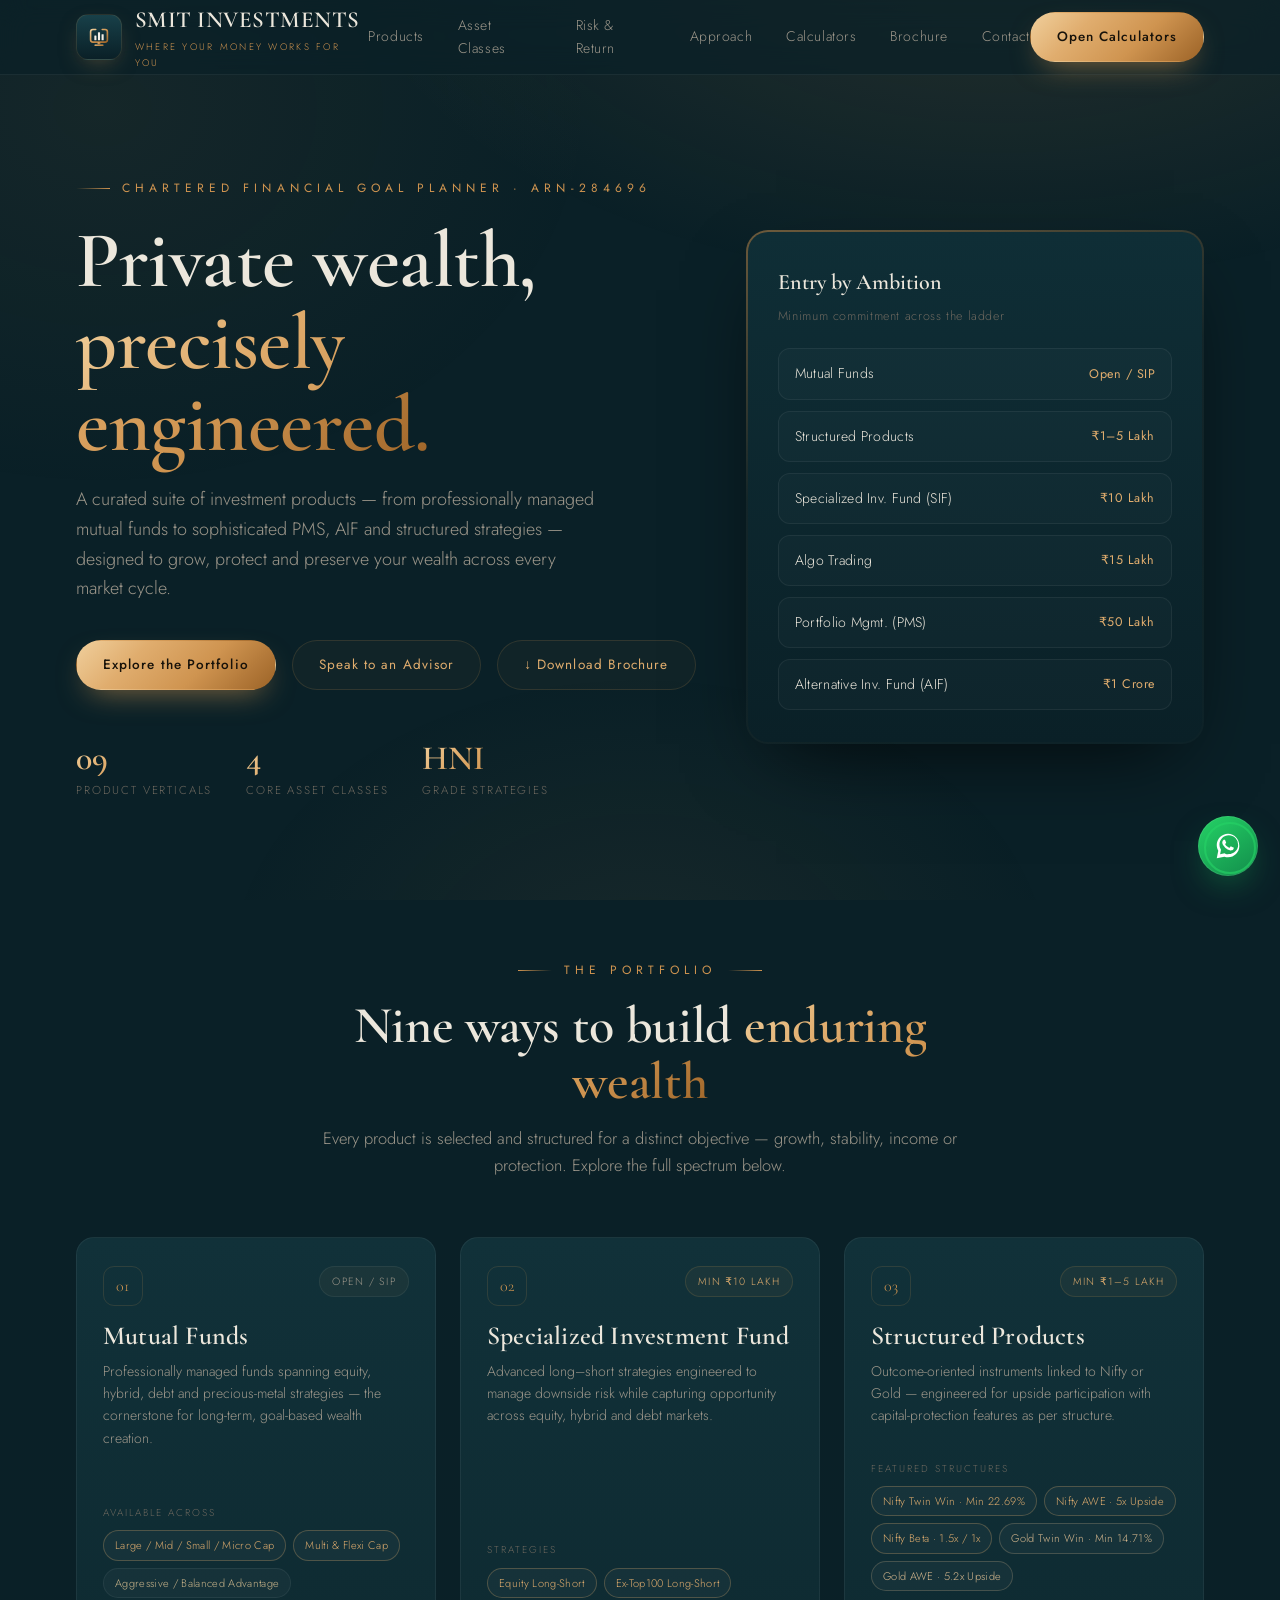
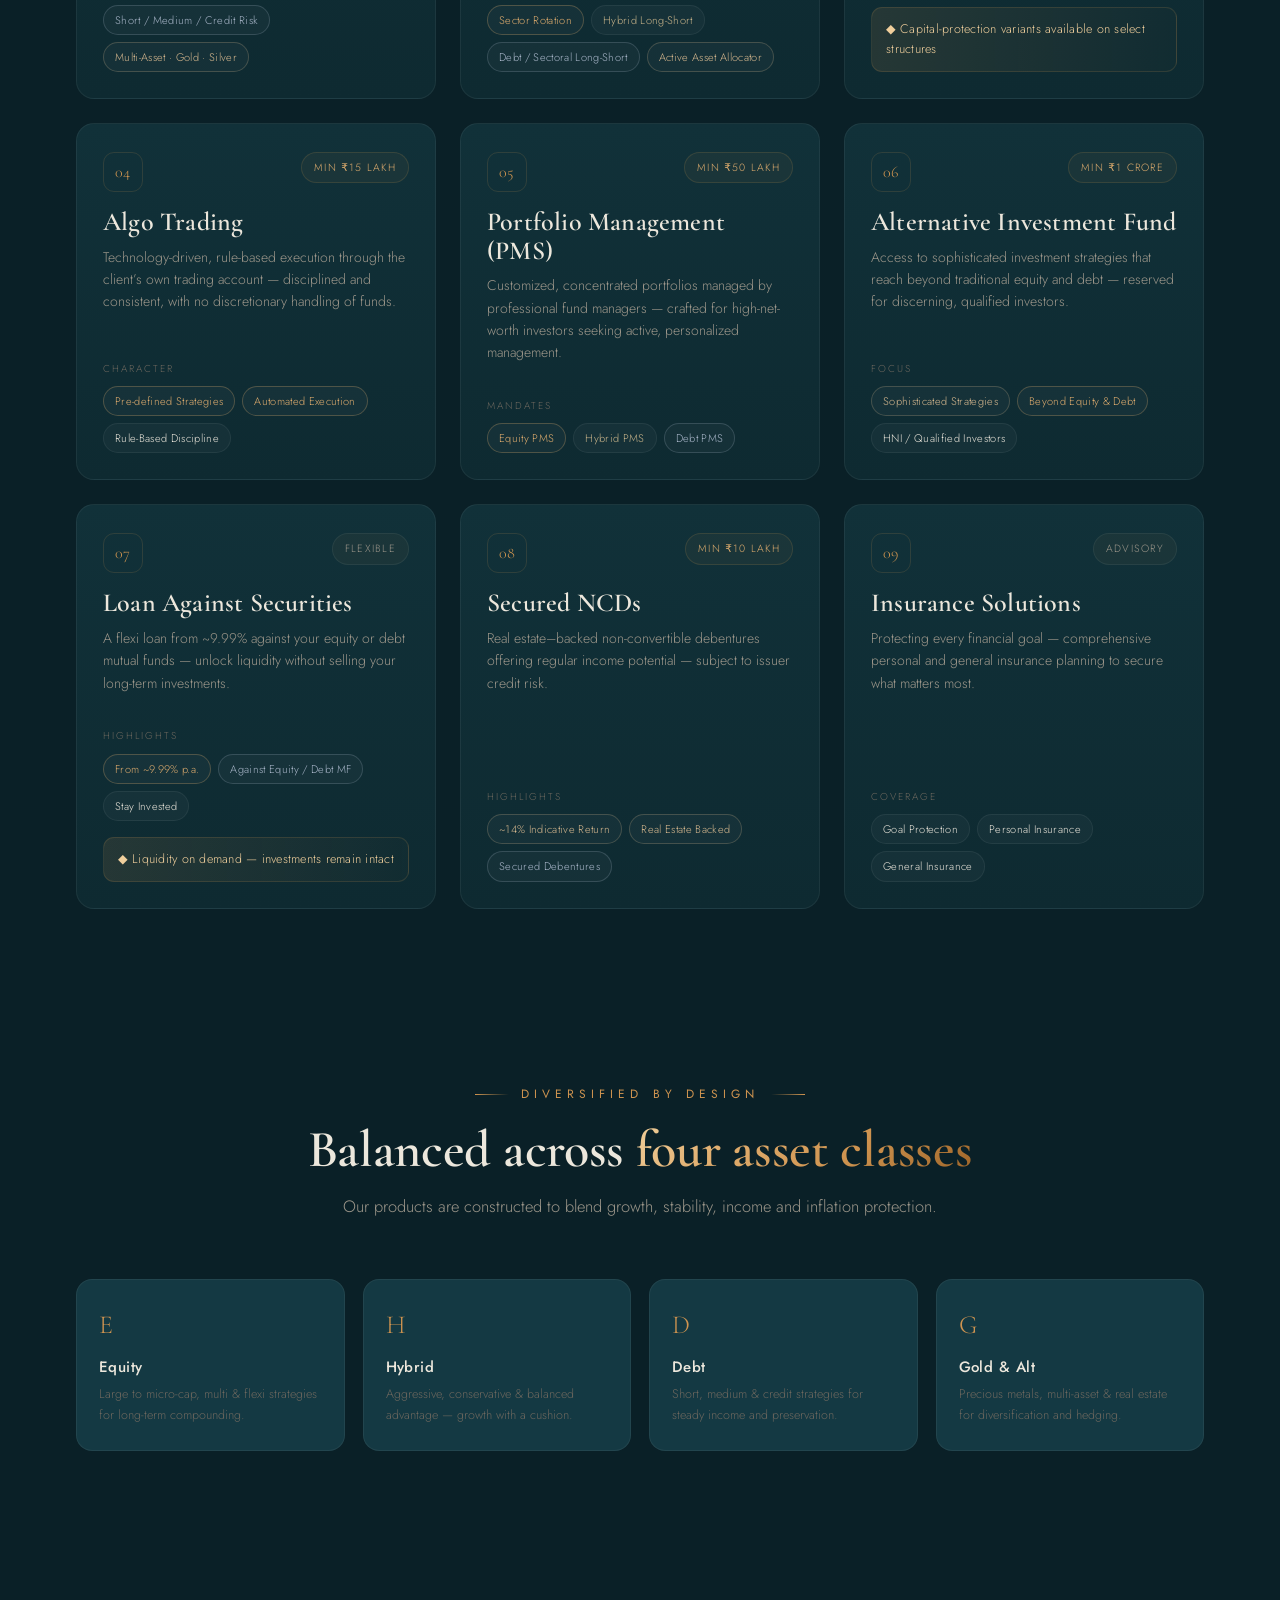
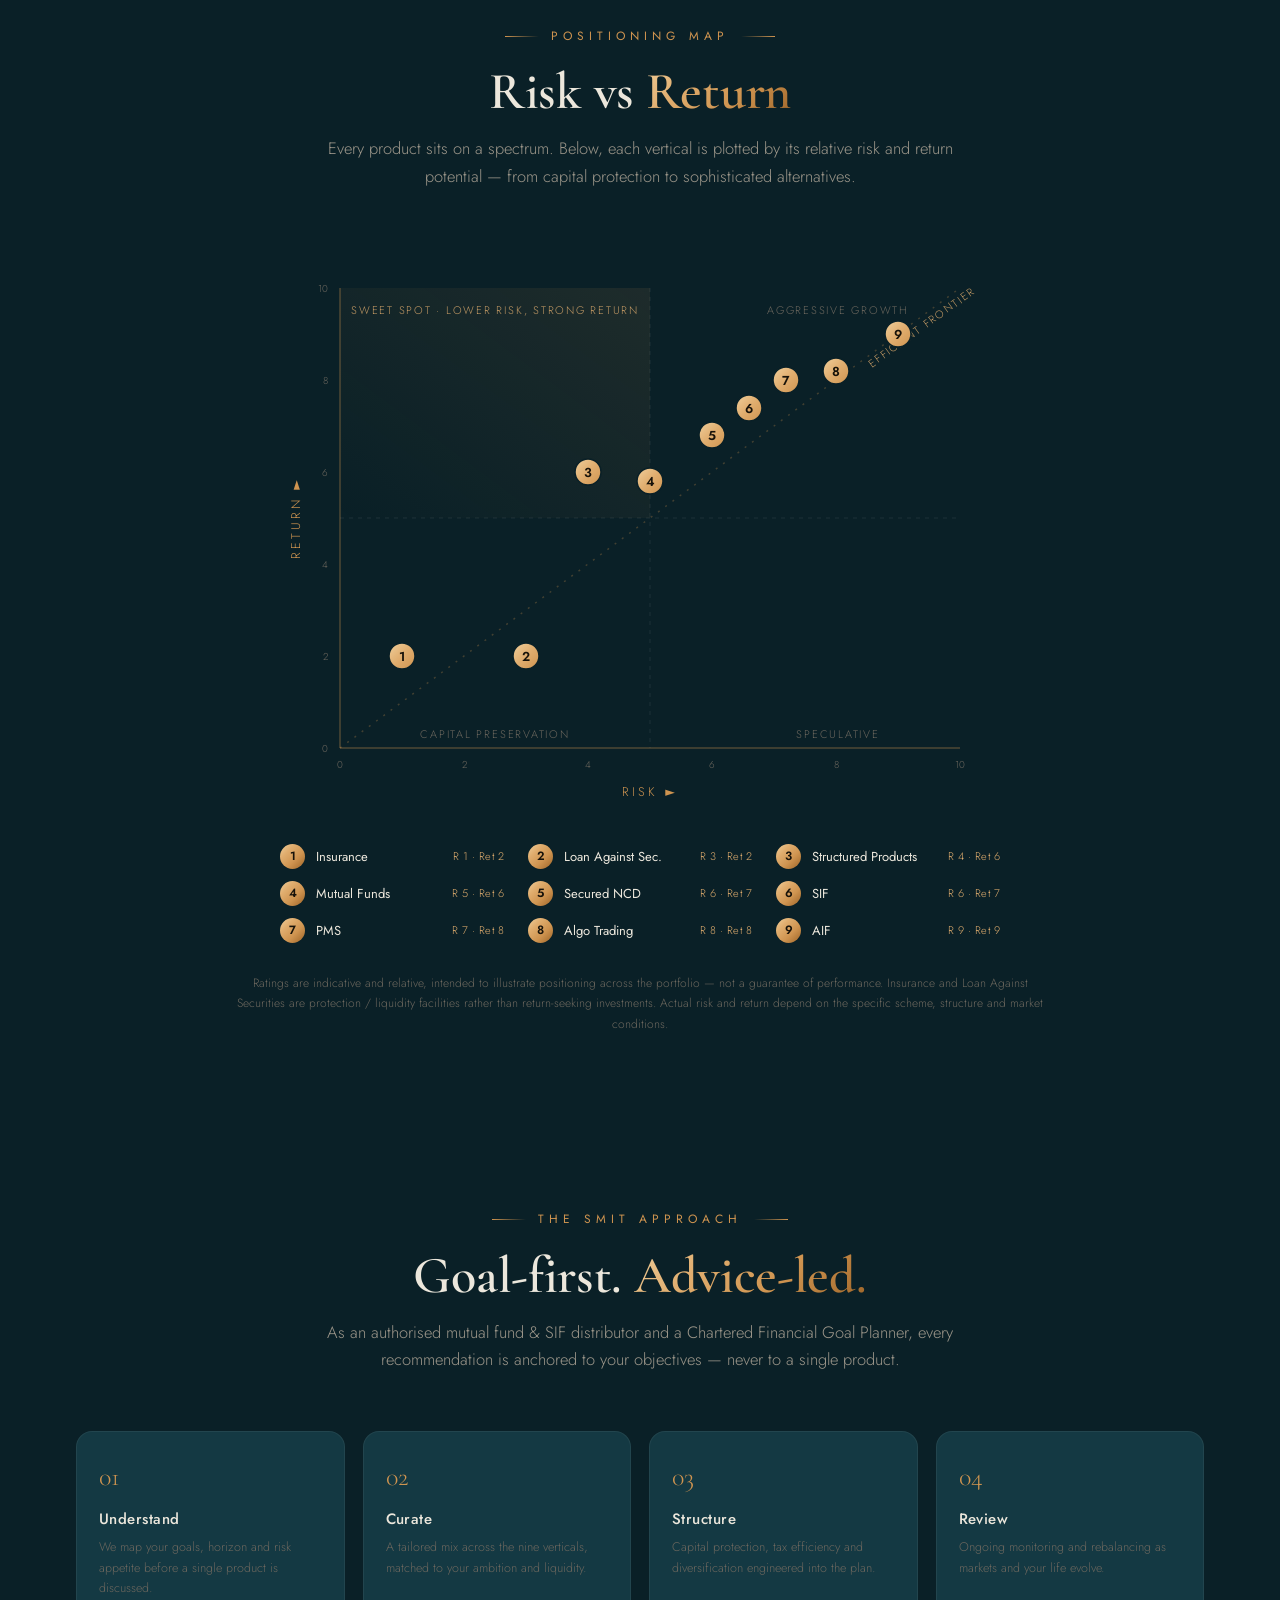
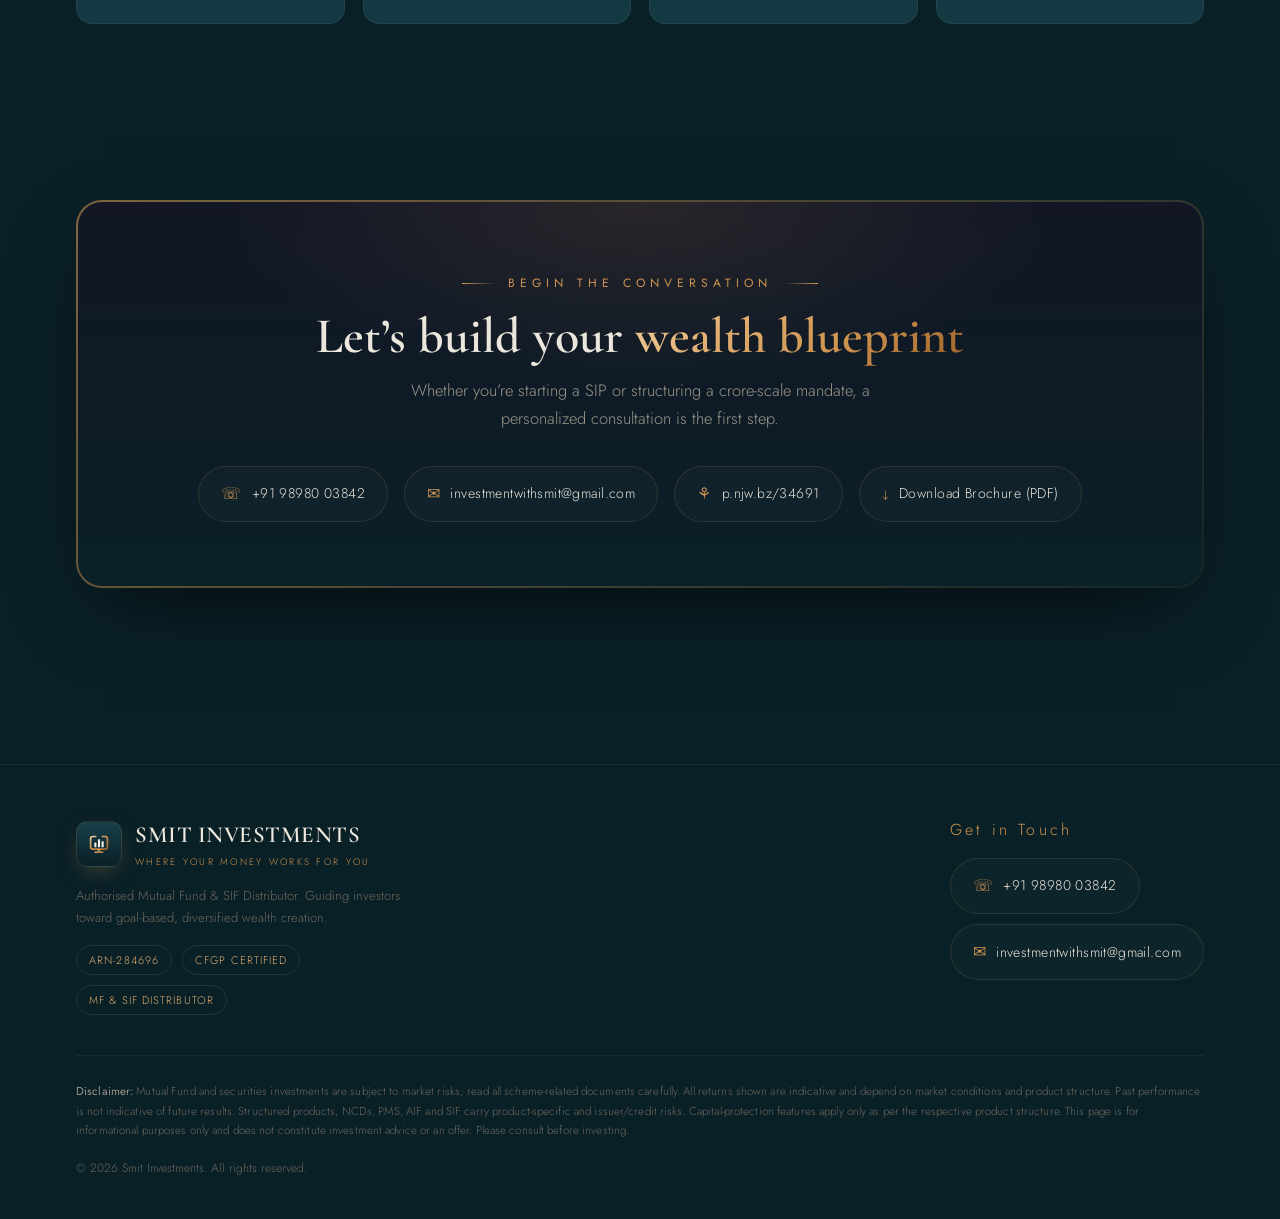
==== commit 3db9a85e: "Add downloadable PDF brochure with links in nav, hero and contact Ship Smit-Investments-Brochure.pdf" ====
--- a/index.html
+++ b/index.html
@@ -37,6 +37,7 @@
       <a href="#risk">Risk &amp; Return</a>
       <a href="#about">Approach</a>
       <a href="calculators.html">Calculators</a>
+      <a href="Smit-Investments-Brochure.pdf" download>Brochure</a>
       <a href="#contact">Contact</a>
     </nav>
     <a class="btn btn-gold" href="calculators.html">Open Calculators</a>
@@ -55,6 +56,7 @@
       <div class="hero-cta">
         <a class="btn btn-gold" href="#products">Explore the Portfolio</a>
         <a class="btn btn-ghost" href="#contact">Speak to an Advisor</a>
+        <a class="btn btn-ghost" href="Smit-Investments-Brochure.pdf" download>↓ Download Brochure</a>
       </div>
       <div class="hero-stats">
         <div class="s"><b class="gold-text">09</b><span>Product Verticals</span></div>
@@ -352,6 +354,7 @@
           <a class="contact-pill" href="tel:+919898003842"><span class="k serif">☏</span> +91 98980 03842</a>
           <a class="contact-pill" href="mailto:investmentwithsmit@gmail.com"><span class="k serif">✉</span> investmentwithsmit@gmail.com</a>
           <a class="contact-pill" href="http://p.njw.bz/34691" target="_blank" rel="noopener"><span class="k serif">⚘</span> p.njw.bz/34691</a>
+          <a class="contact-pill" href="Smit-Investments-Brochure.pdf" download><span class="k serif">↓</span> Download Brochure (PDF)</a>
         </div>
       </div>
     </div>
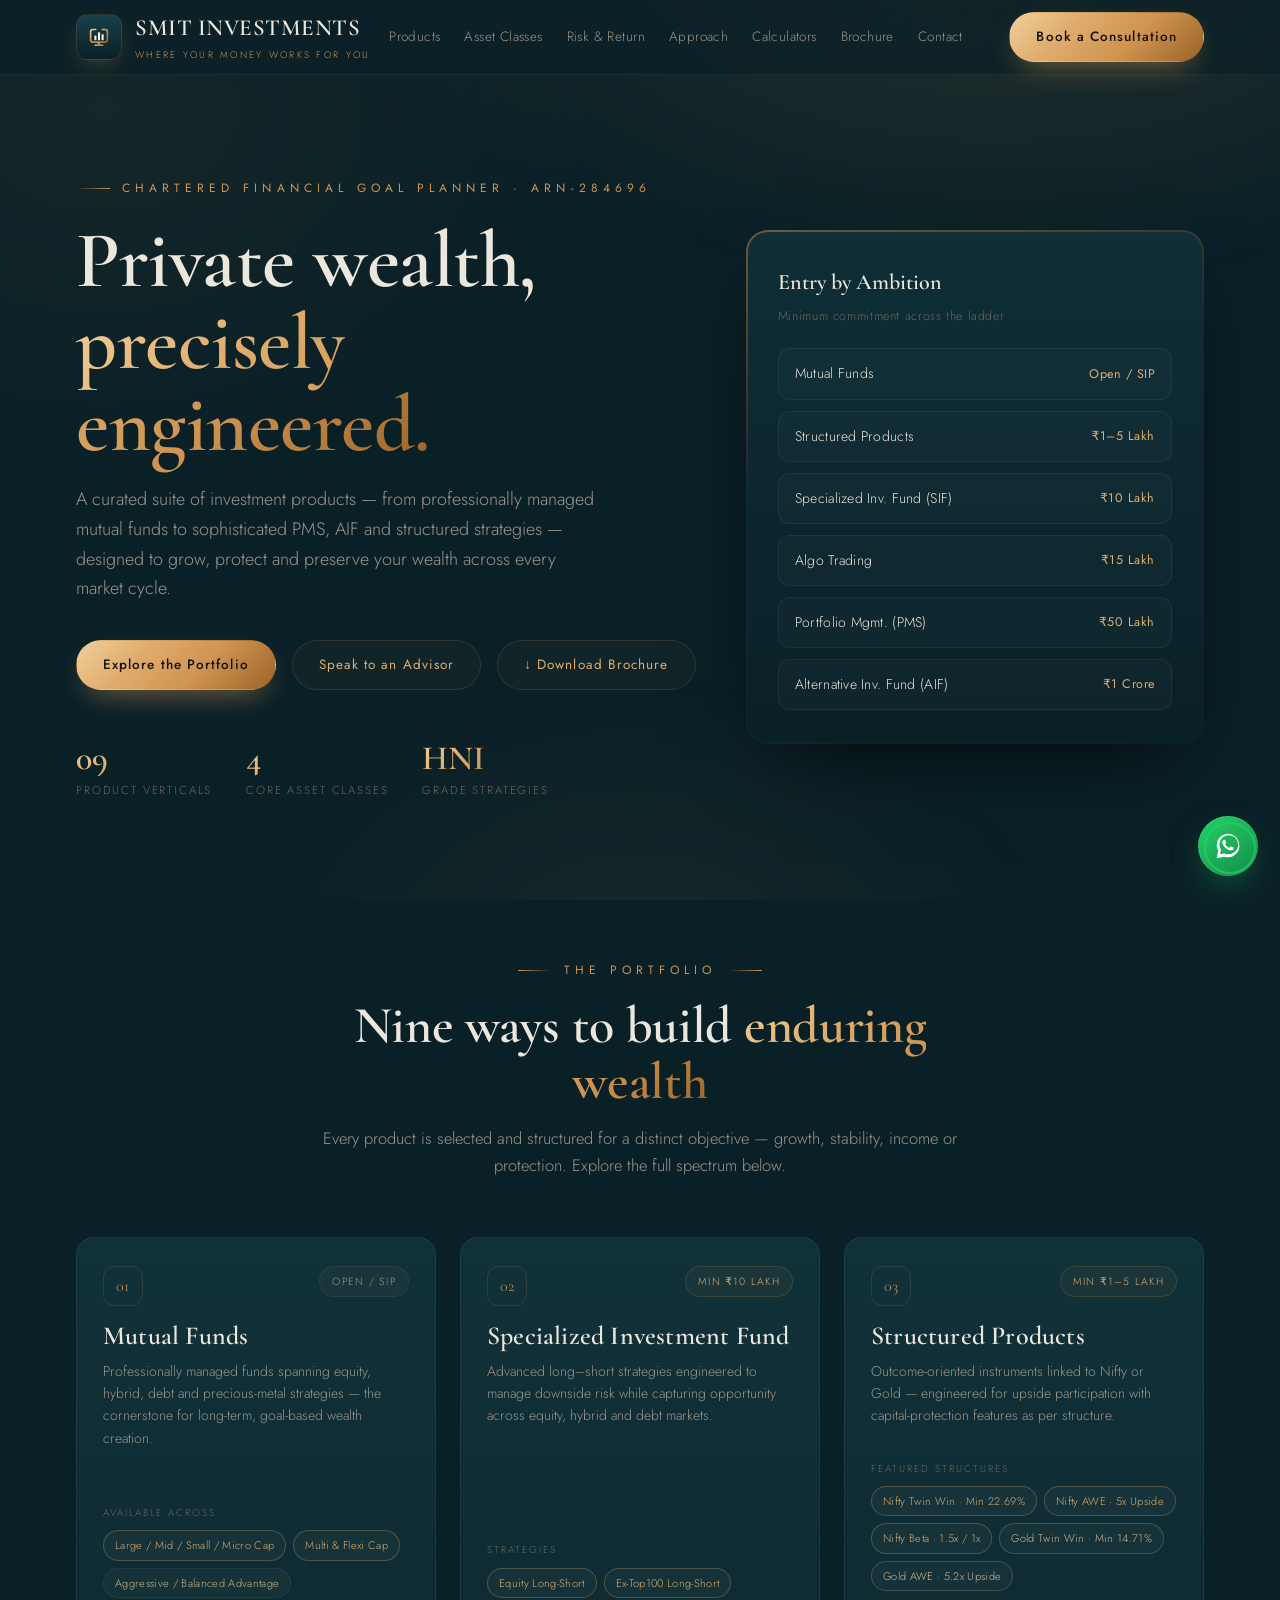
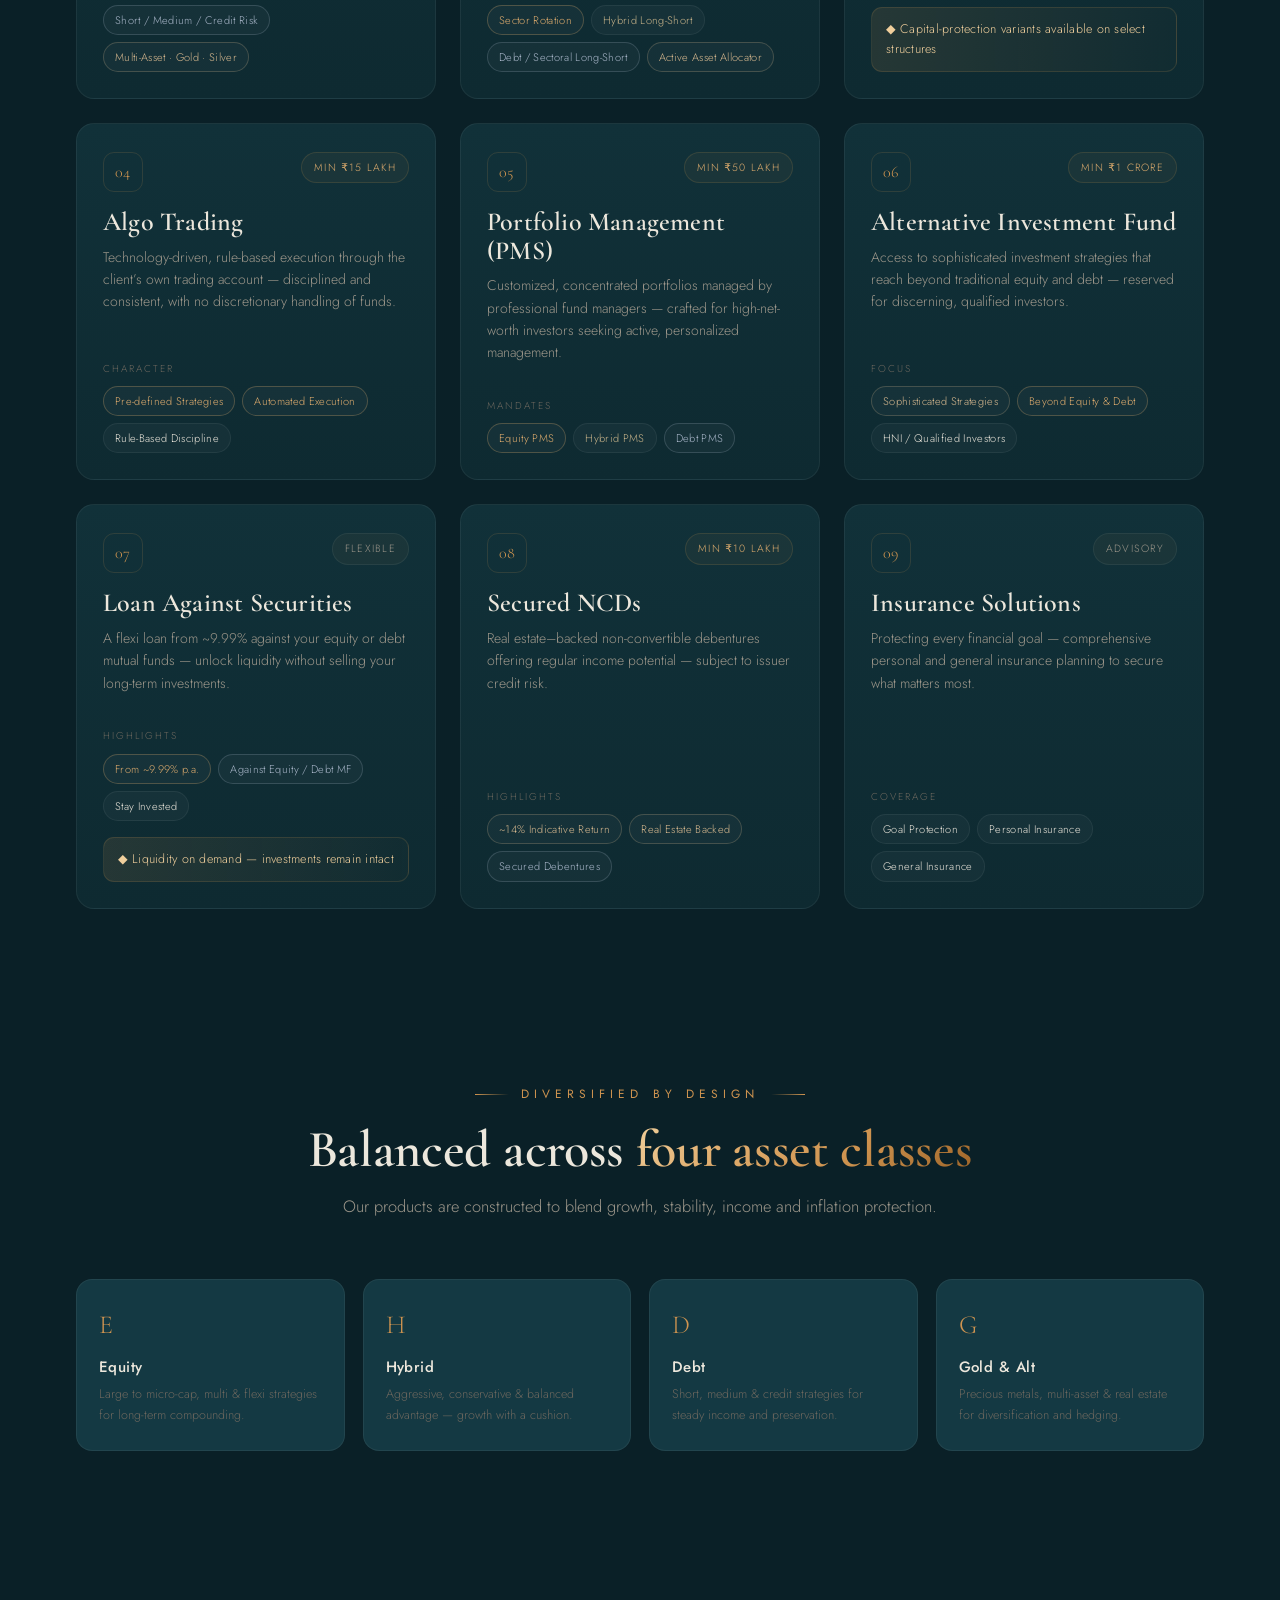
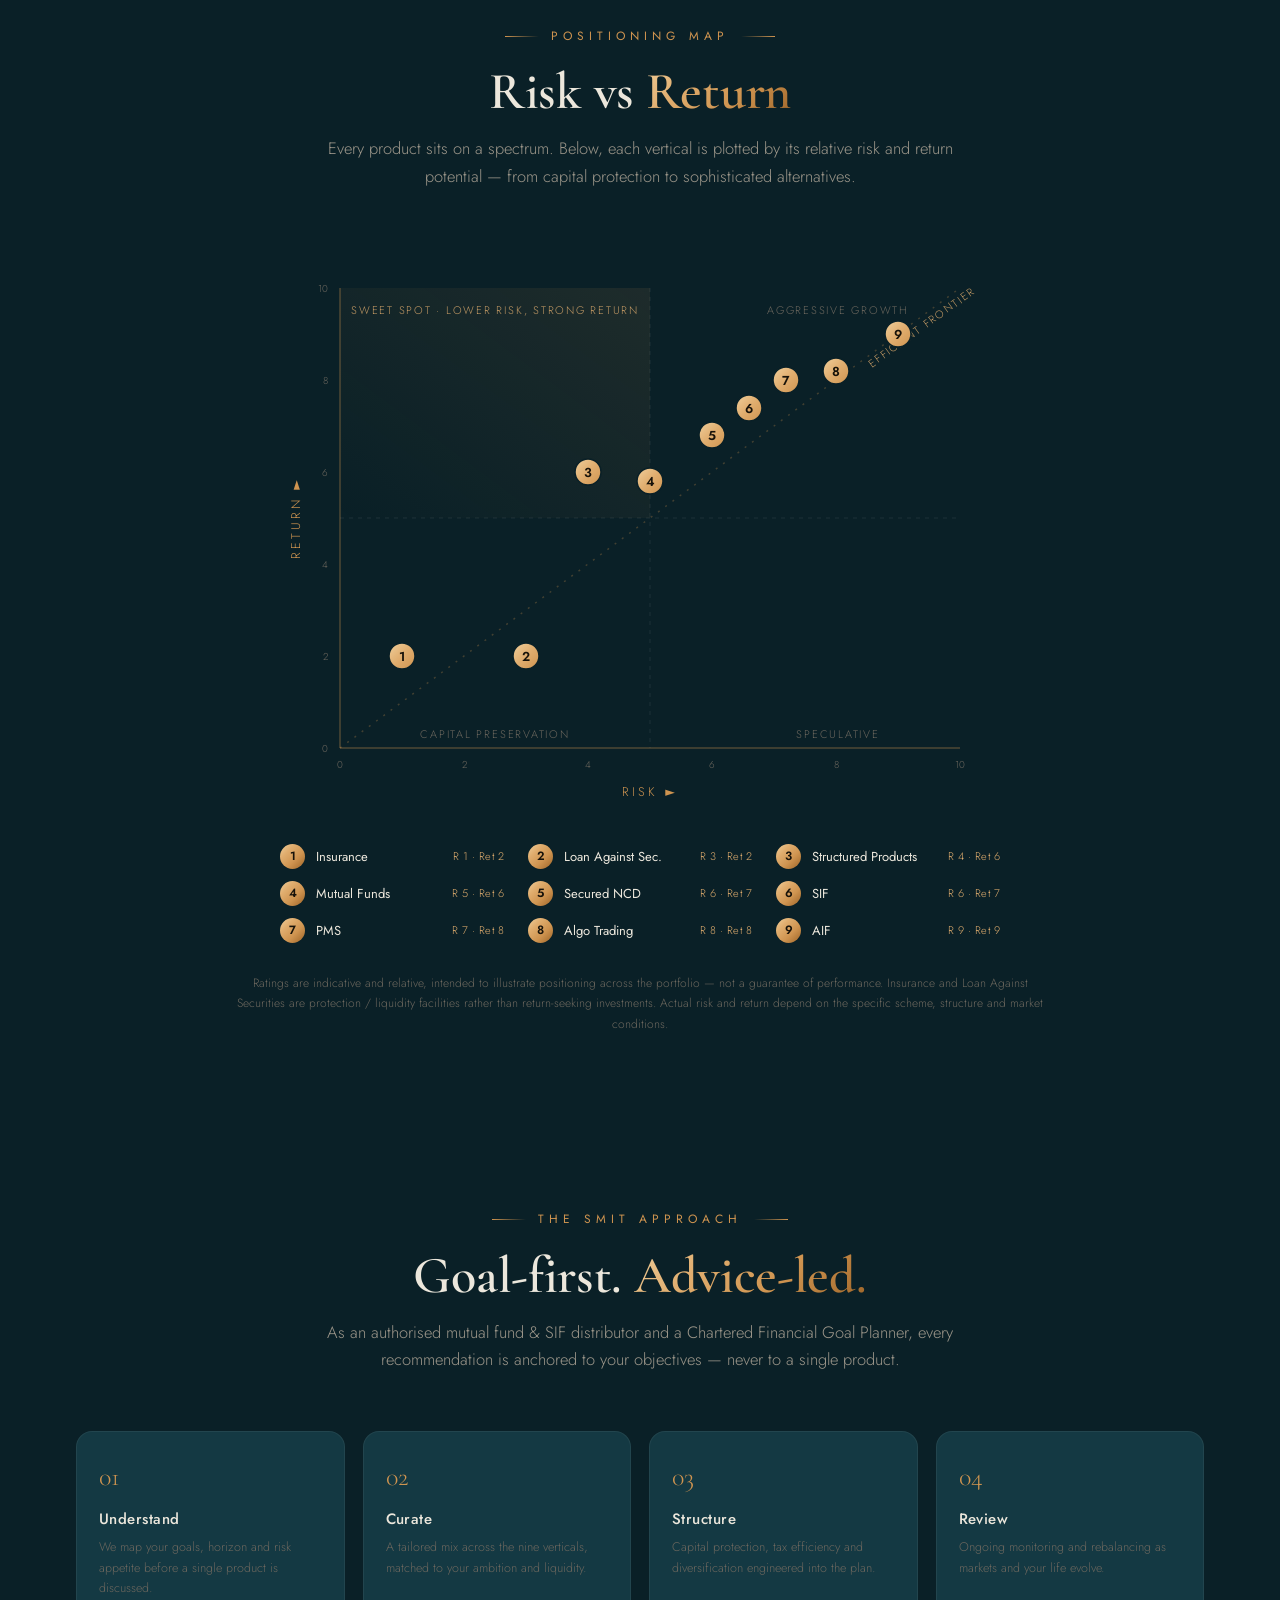
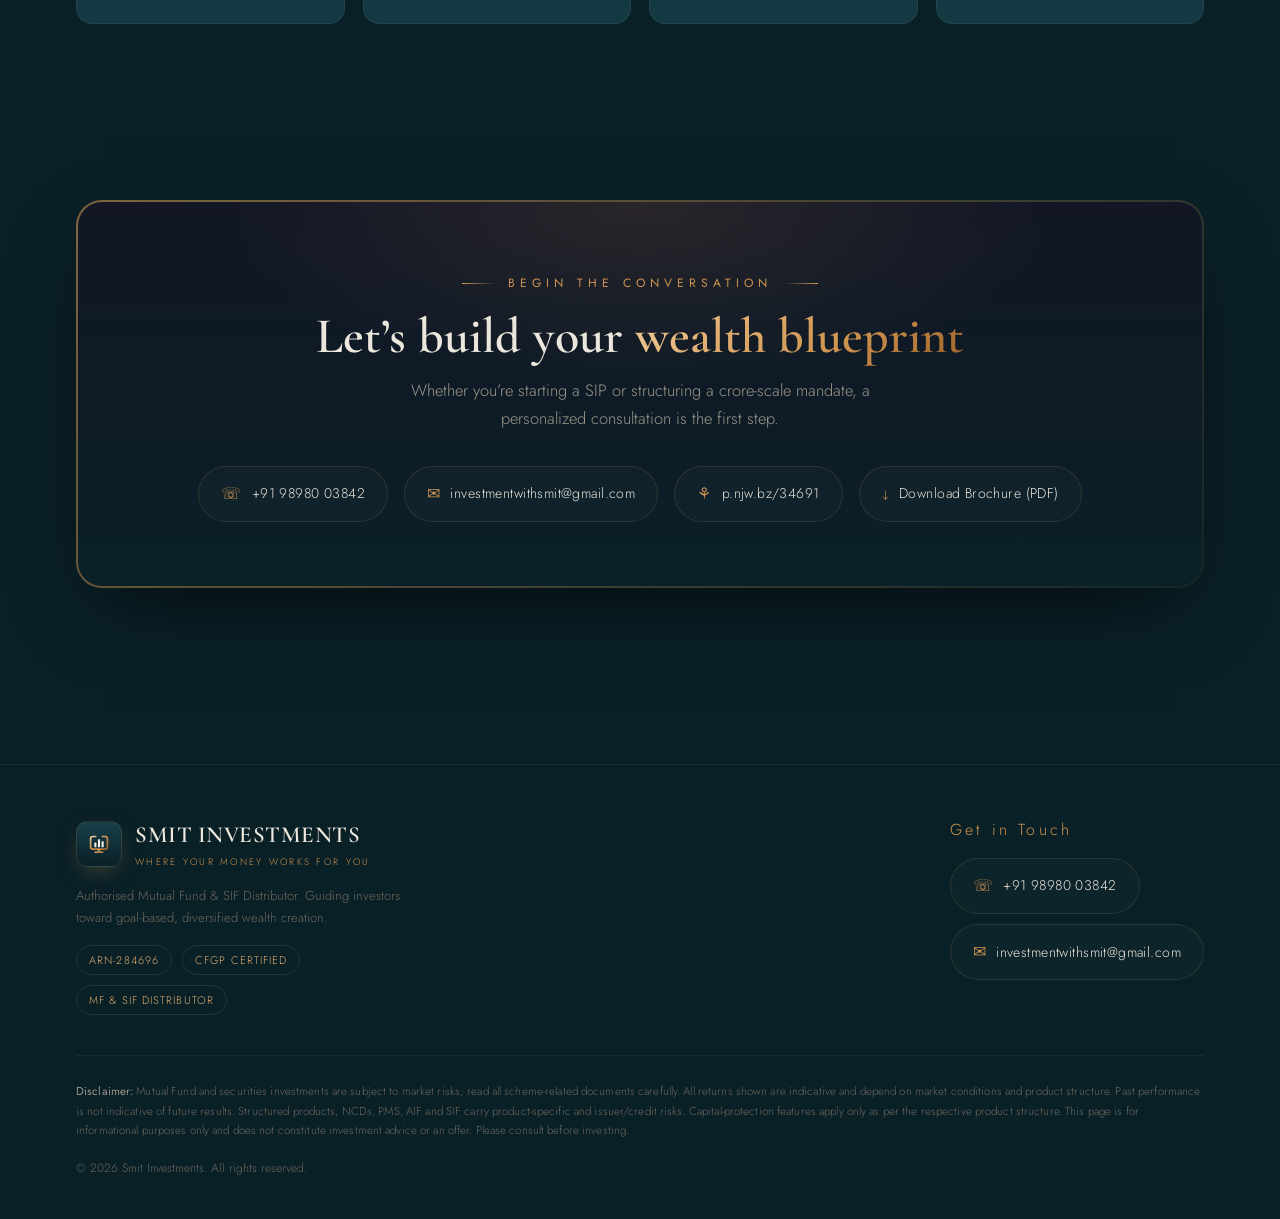
==== commit 987ac1b4: "Change home nav CTA to Book a Consultation Replace the redundant "Open Calculators" header button (a" ====
--- a/index.html
+++ b/index.html
@@ -40,7 +40,7 @@
       <a href="Smit-Investments-Brochure.pdf" download>Brochure</a>
       <a href="#contact">Contact</a>
     </nav>
-    <a class="btn btn-gold" href="calculators.html">Open Calculators</a>
+    <a class="btn btn-gold" href="#contact">Book a Consultation</a>
   </div>
 </header>
 
--- a/styles.css
+++ b/styles.css
@@ -64,8 +64,9 @@
   .brand .mark svg{width:28px;height:28px;display:block}
   .brand b{font-family:'Cormorant Garamond',serif;font-size:23px;font-weight:600;letter-spacing:.5px;color:var(--txt);white-space:nowrap}
   .brand span{display:block;font-size:9.5px;letter-spacing:.24em;color:var(--gold);text-transform:uppercase;margin-top:0}
-  .nav-links{display:flex;gap:34px;align-items:center}
-  .nav-links a{color:var(--txt-dim);text-decoration:none;font-size:14px;letter-spacing:.04em;transition:.25s}
+  .nav-inner>.btn{margin-left:28px;flex-shrink:0}
+  .nav-links{display:flex;gap:24px;align-items:center}
+  .nav-links a{color:var(--txt-dim);text-decoration:none;font-size:13.5px;letter-spacing:.03em;white-space:nowrap;transition:.25s}
   .nav-links a:hover{color:var(--gold-2)}
   .btn{
     display:inline-flex;align-items:center;gap:9px;text-decoration:none;cursor:pointer;
@@ -76,7 +77,7 @@
   .btn-gold:hover{transform:translateY(-2px);box-shadow:0 18px 40px -14px rgba(207,148,80,0.85)}
   .btn-ghost{border-color:var(--line);color:var(--gold-2);background:rgba(207,148,80,0.04)}
   .btn-ghost:hover{background:rgba(207,148,80,0.1);border-color:var(--gold)}
-  @media(max-width:860px){.nav-links{display:none}}
+  @media(max-width:1000px){.nav-links{display:none}}
 
   /* HERO */
   .hero{position:relative;padding:96px 0 70px;overflow:hidden}
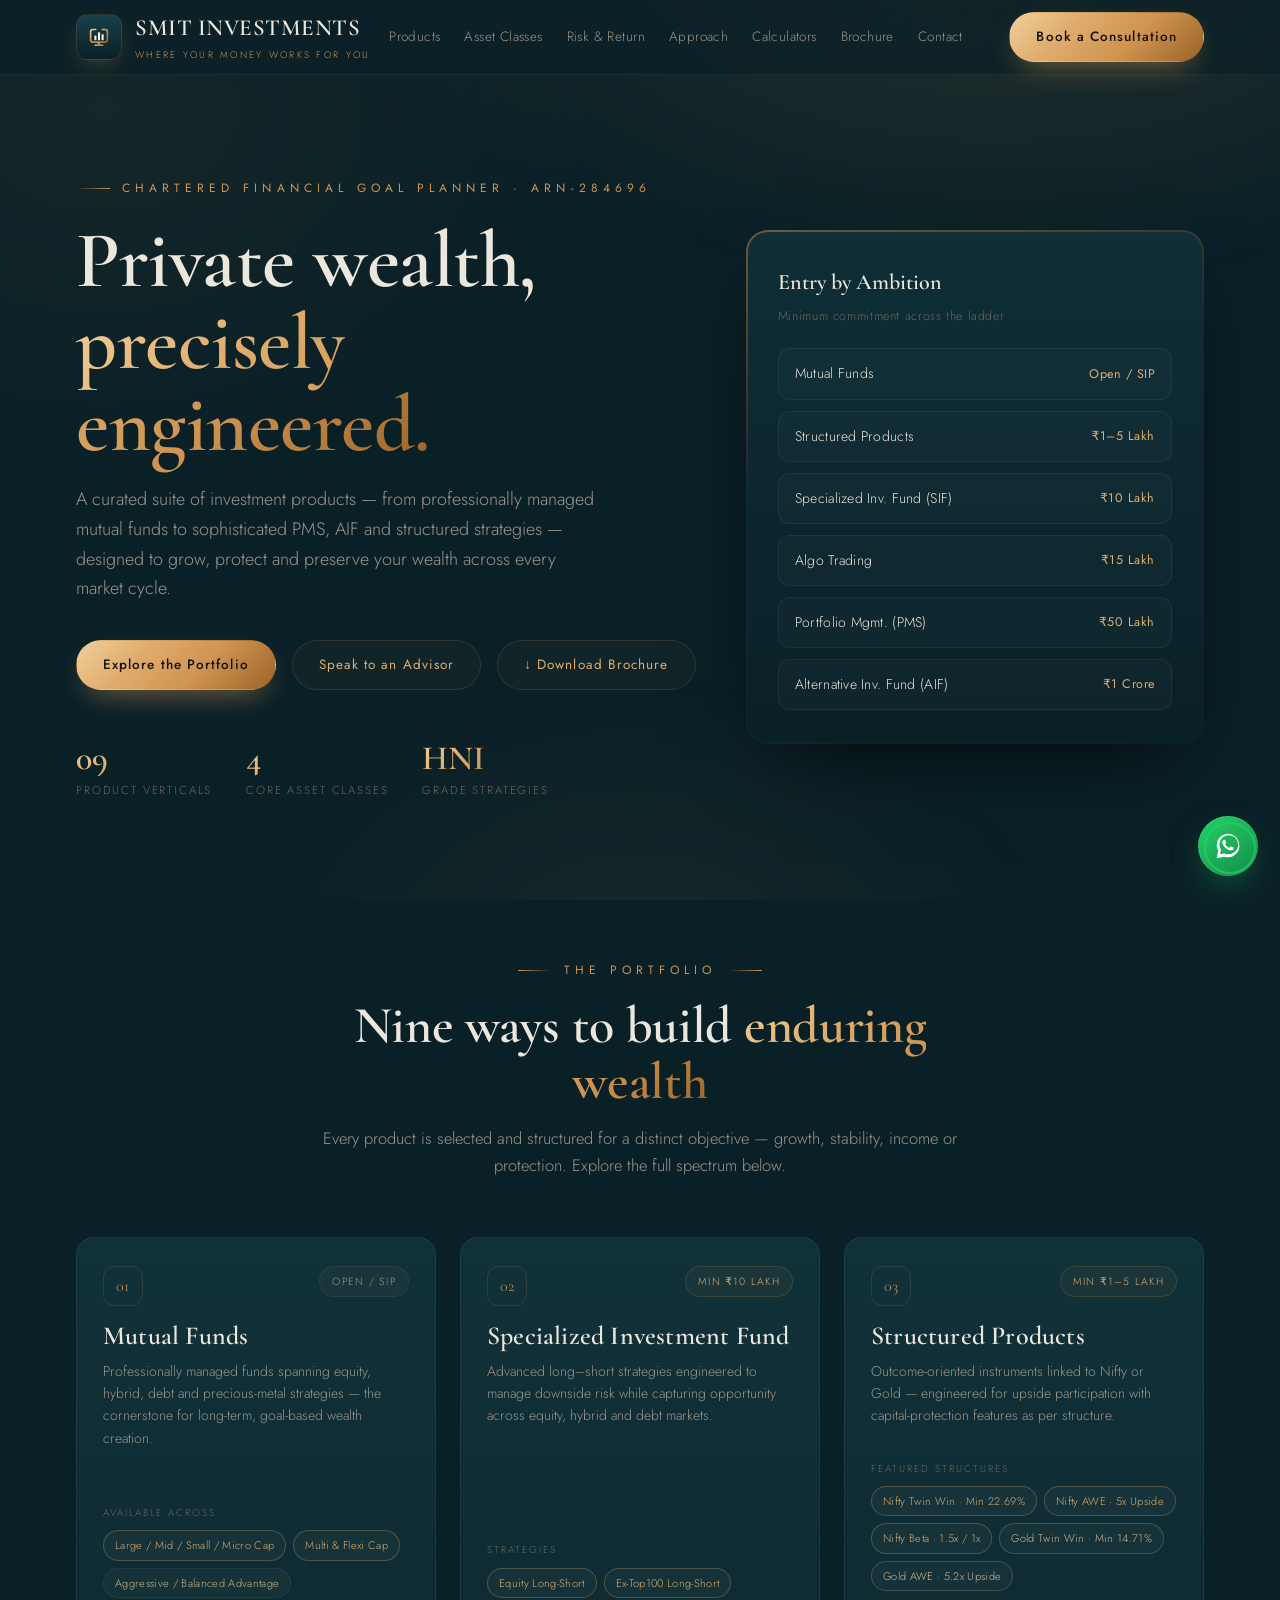
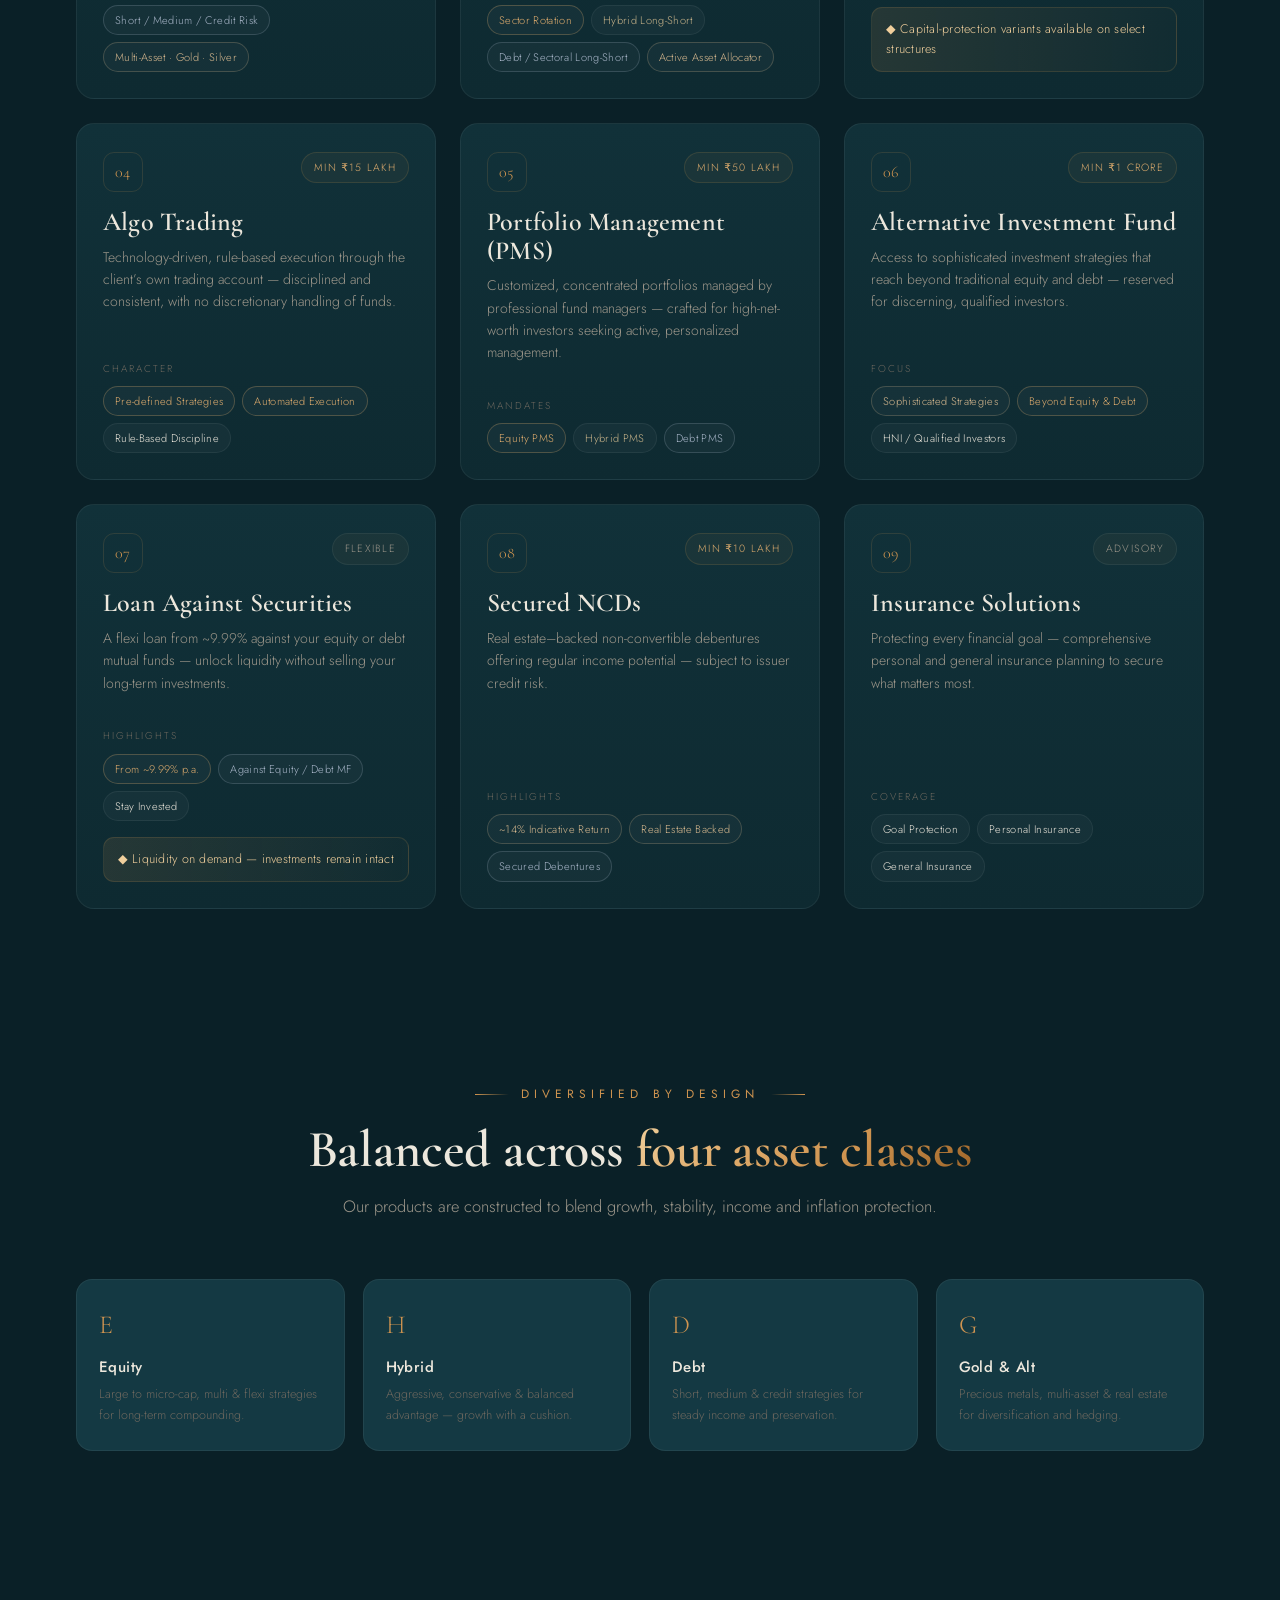
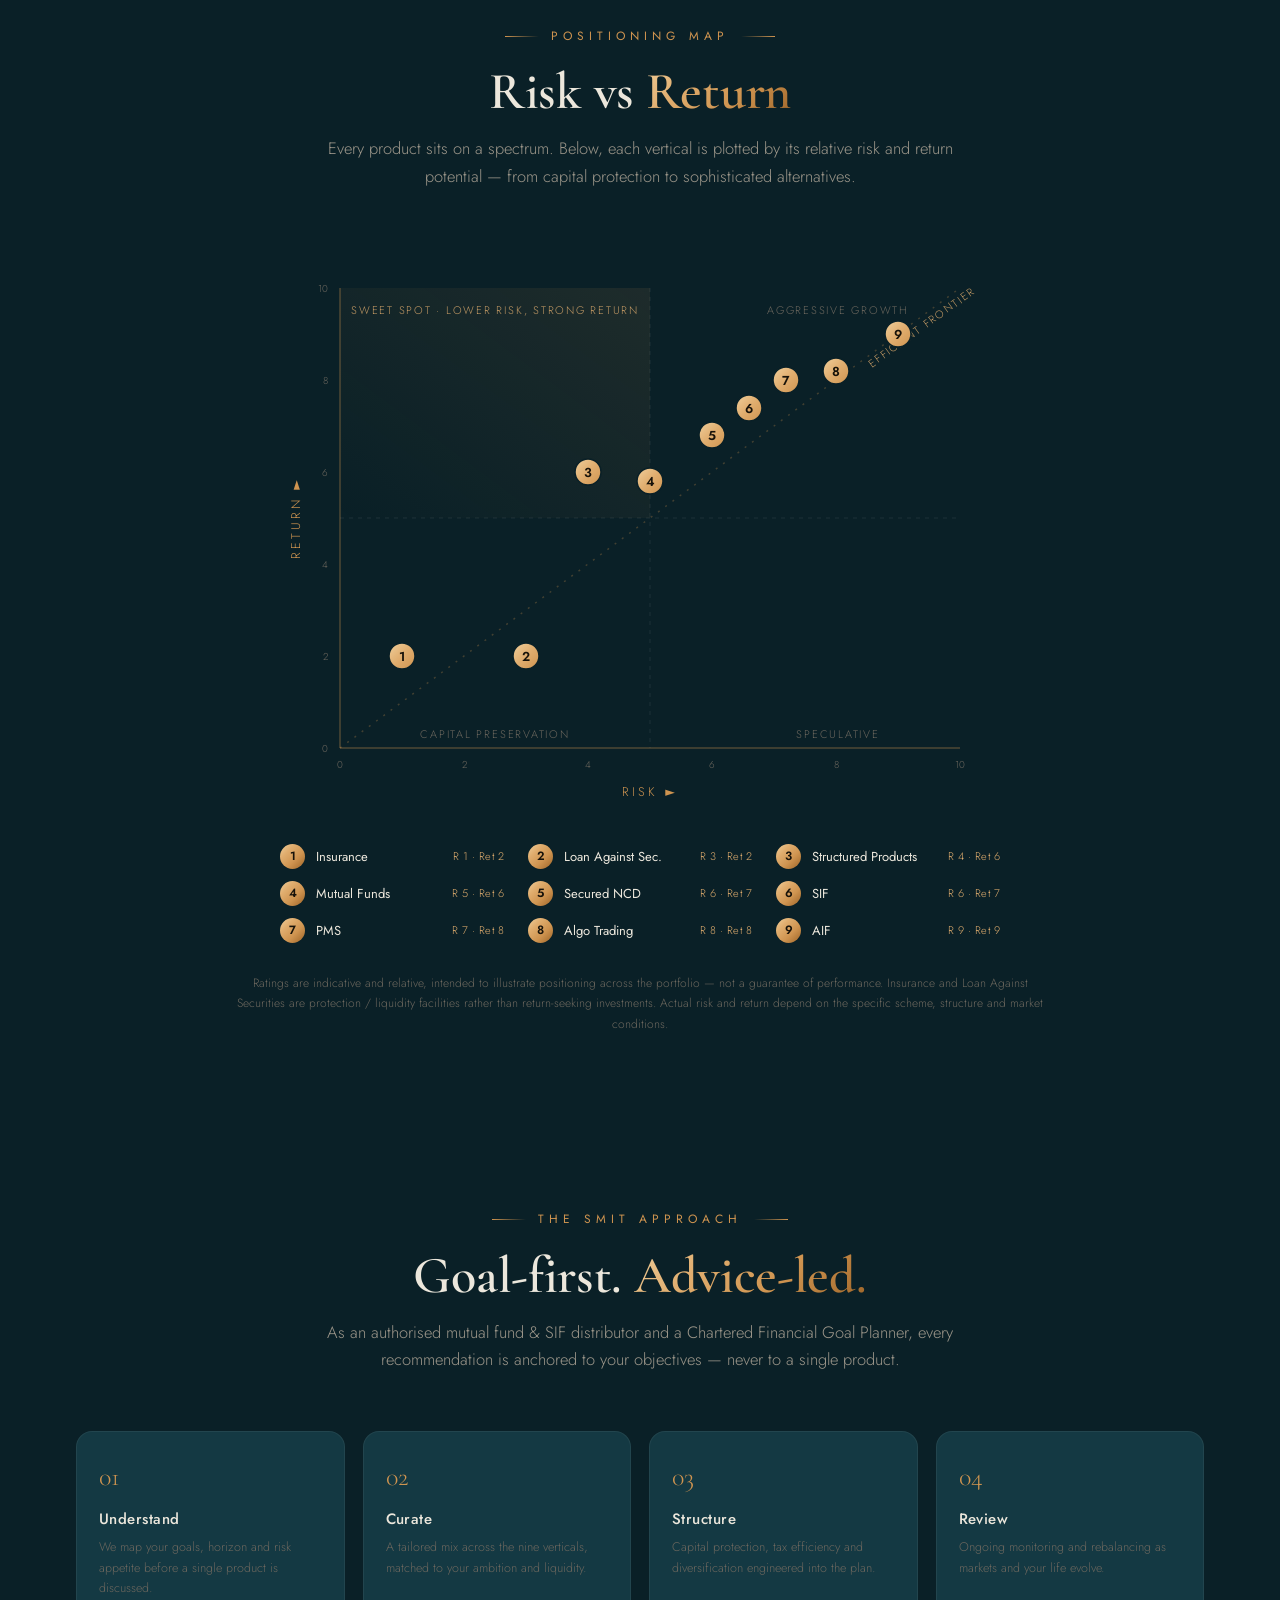
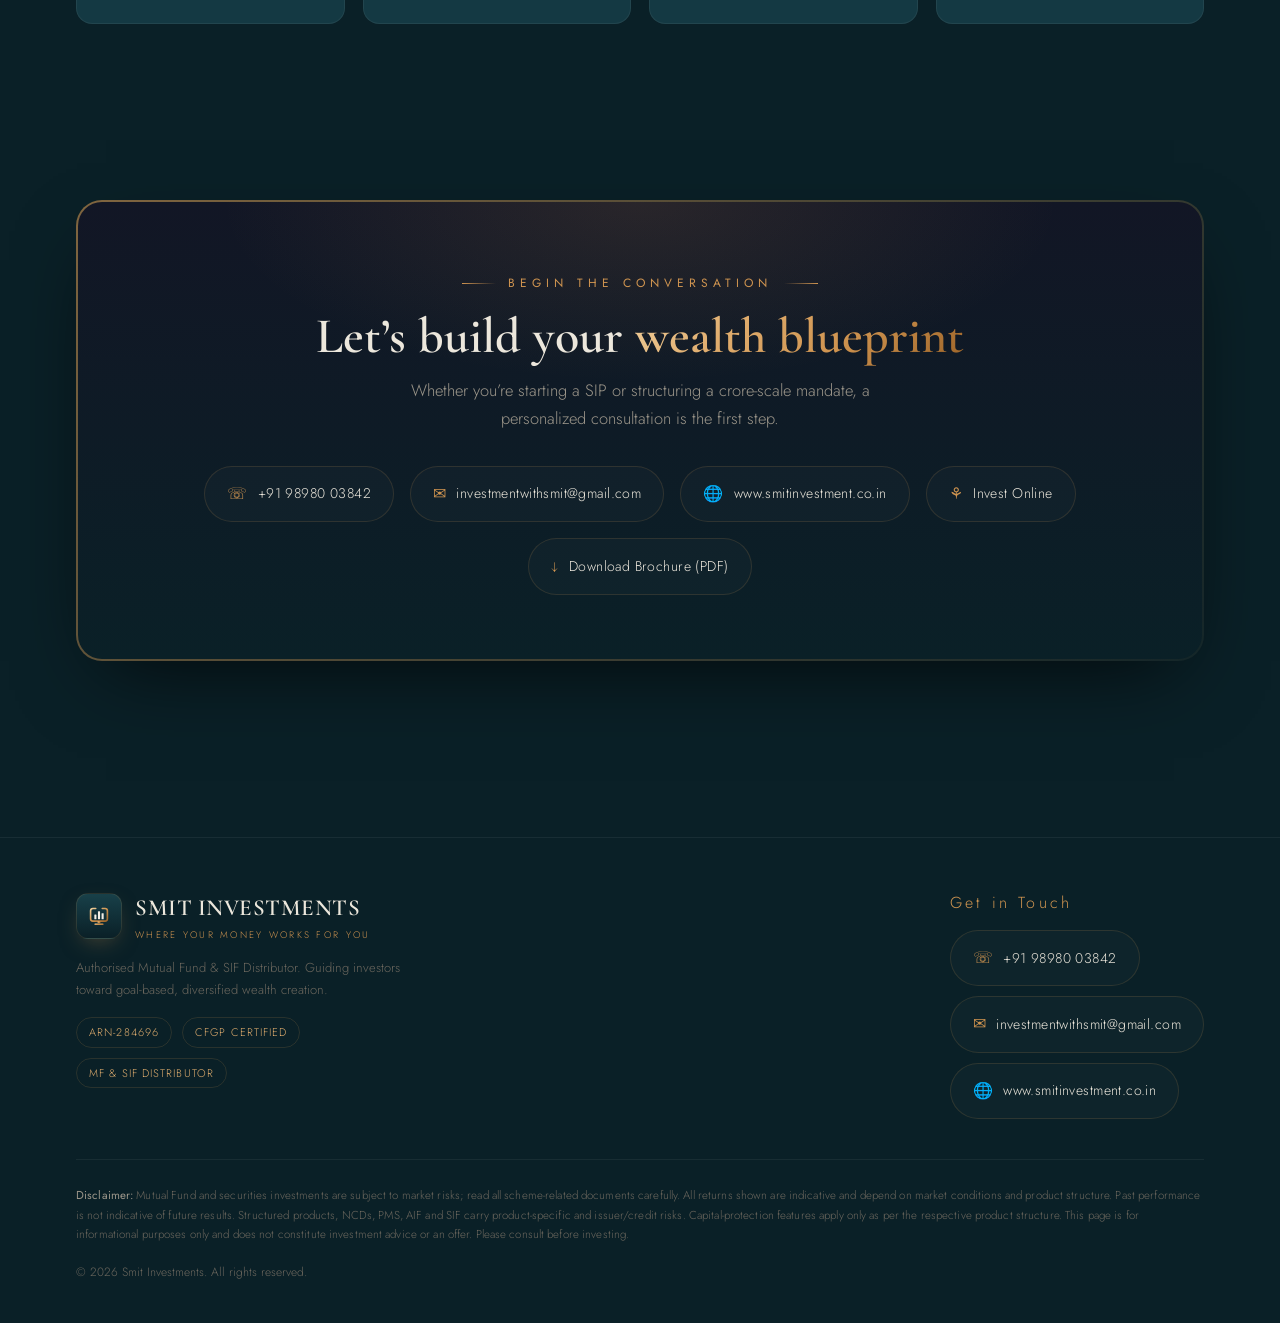
==== commit 248cbce3: "Update brochure PDF and add website details Replace brochure with the latest version. Add www.smitin" ====
--- a/index.html
+++ b/index.html
@@ -353,7 +353,8 @@
         <div class="contact-row">
           <a class="contact-pill" href="tel:+919898003842"><span class="k serif">☏</span> +91 98980 03842</a>
           <a class="contact-pill" href="mailto:investmentwithsmit@gmail.com"><span class="k serif">✉</span> investmentwithsmit@gmail.com</a>
-          <a class="contact-pill" href="http://p.njw.bz/34691" target="_blank" rel="noopener"><span class="k serif">⚘</span> p.njw.bz/34691</a>
+          <a class="contact-pill" href="https://www.smitinvestment.co.in" target="_blank" rel="noopener"><span class="k serif">🌐</span> www.smitinvestment.co.in</a>
+          <a class="contact-pill" href="http://p.njw.bz/34691" target="_blank" rel="noopener"><span class="k serif">⚘</span> Invest Online</a>
           <a class="contact-pill" href="Smit-Investments-Brochure.pdf" download><span class="k serif">↓</span> Download Brochure (PDF)</a>
         </div>
       </div>
@@ -393,7 +394,8 @@
       <div>
         <div class="cls-label" style="color:var(--gold);letter-spacing:.2em;margin-bottom:14px">Get in Touch</div>
         <a class="contact-pill" style="margin-bottom:10px" href="tel:+919898003842"><span class="k serif">☏</span> +91 98980 03842</a><br>
-        <a class="contact-pill" style="margin-bottom:10px" href="mailto:investmentwithsmit@gmail.com"><span class="k serif">✉</span> investmentwithsmit@gmail.com</a>
+        <a class="contact-pill" style="margin-bottom:10px" href="mailto:investmentwithsmit@gmail.com"><span class="k serif">✉</span> investmentwithsmit@gmail.com</a><br>
+        <a class="contact-pill" href="https://www.smitinvestment.co.in" target="_blank" rel="noopener"><span class="k serif">🌐</span> www.smitinvestment.co.in</a>
       </div>
     </div>
     <div class="disclaimer">
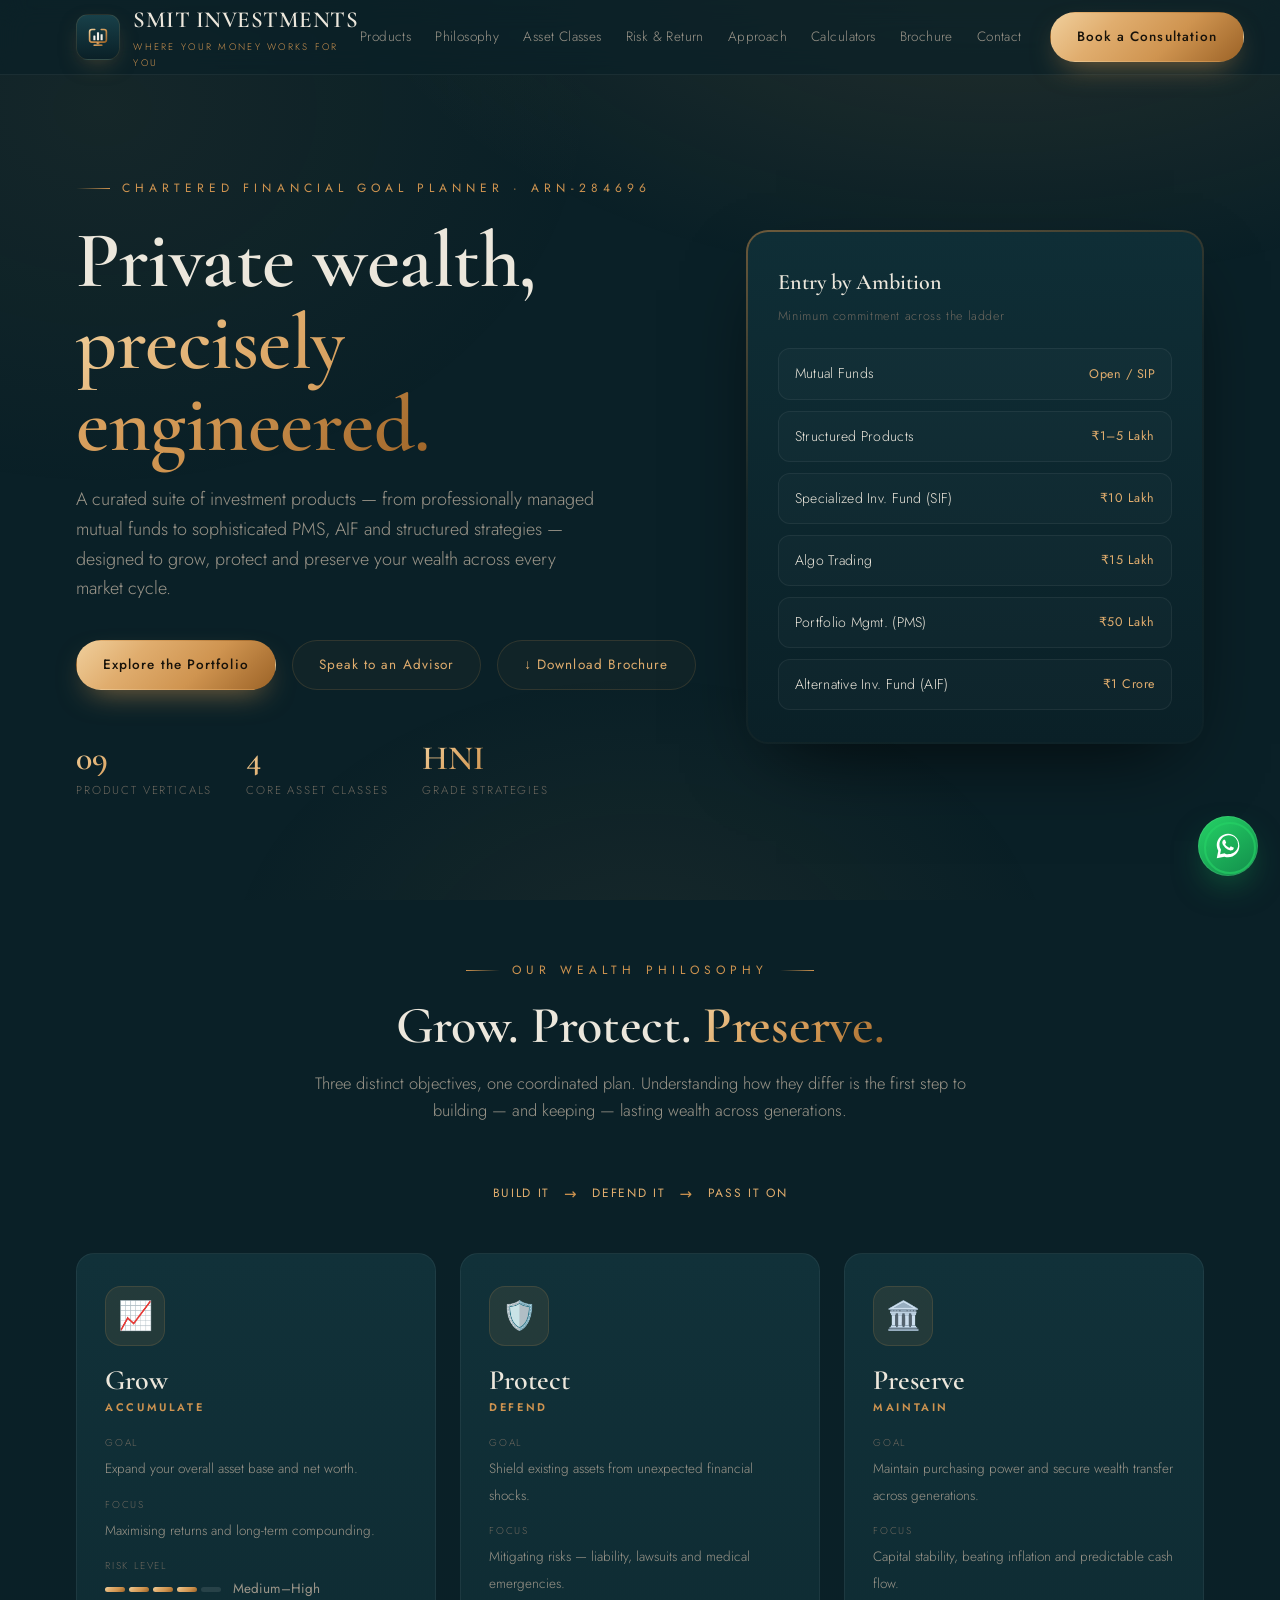
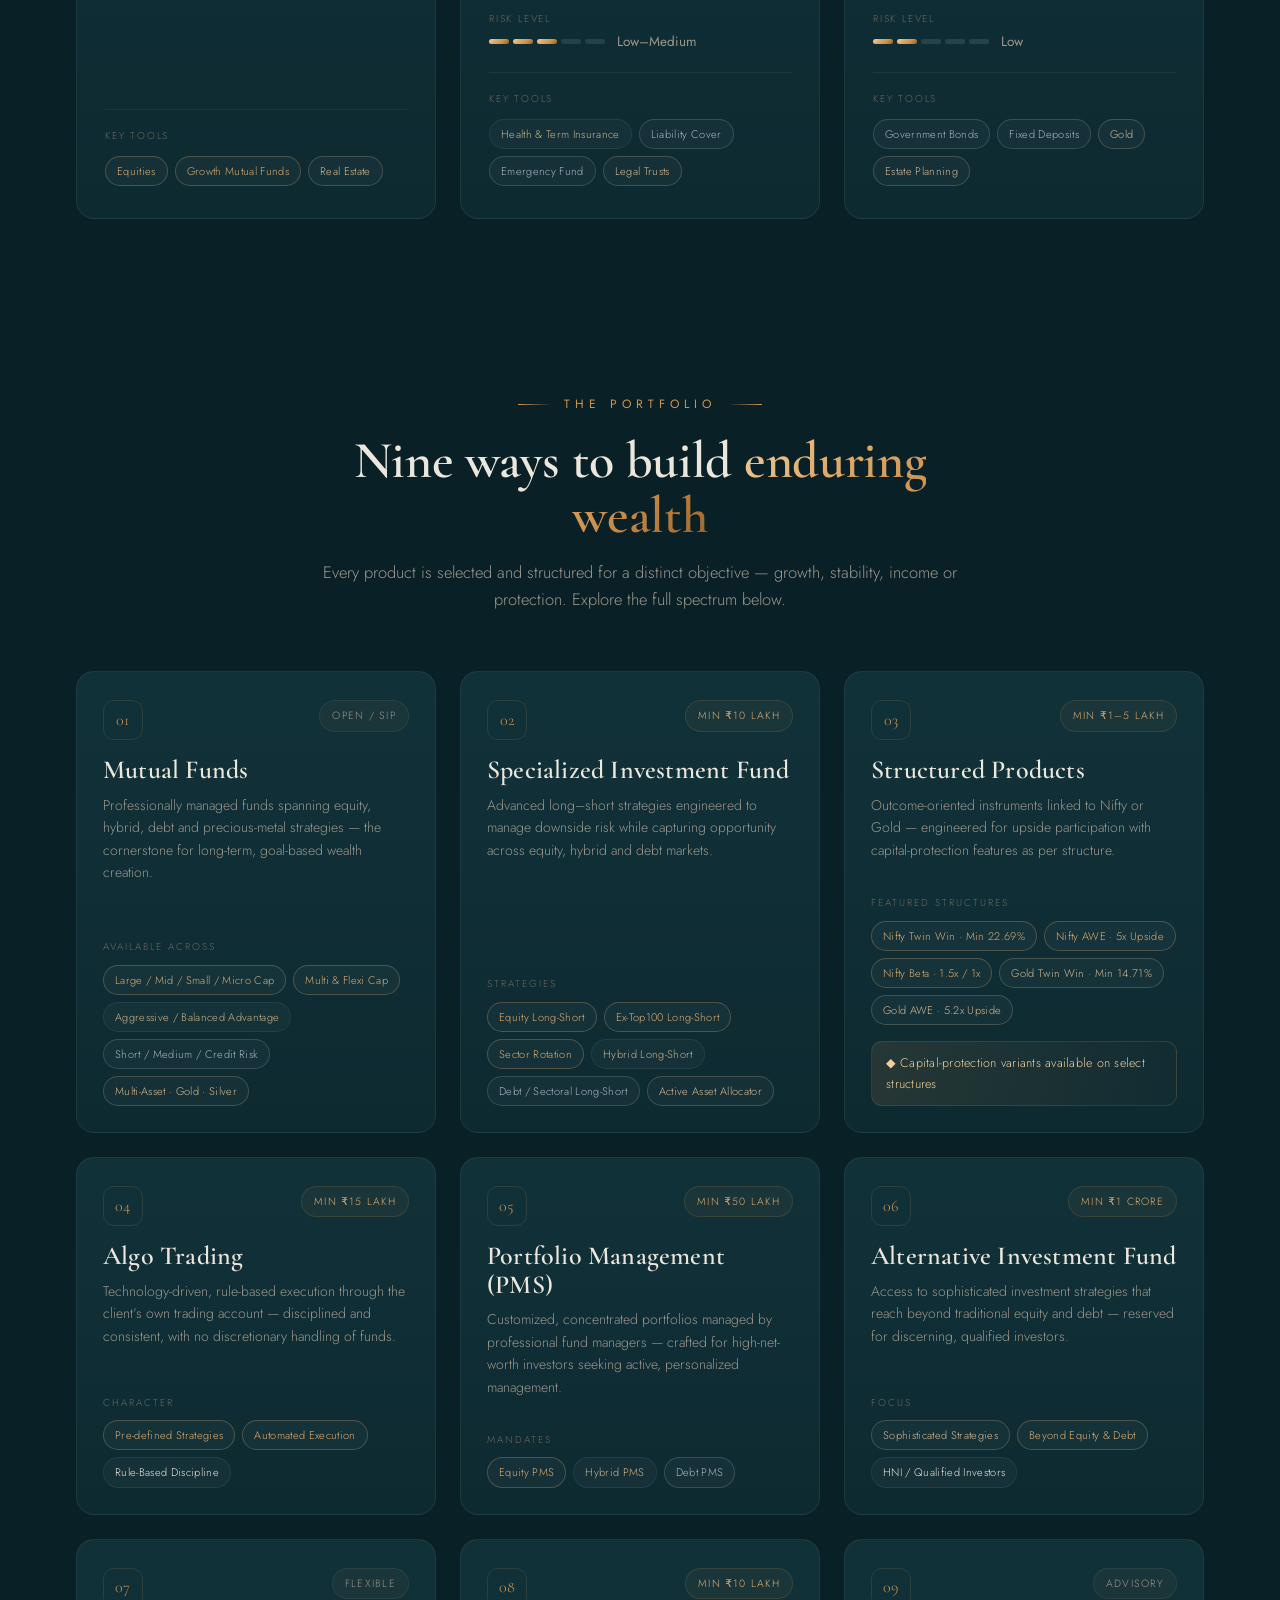
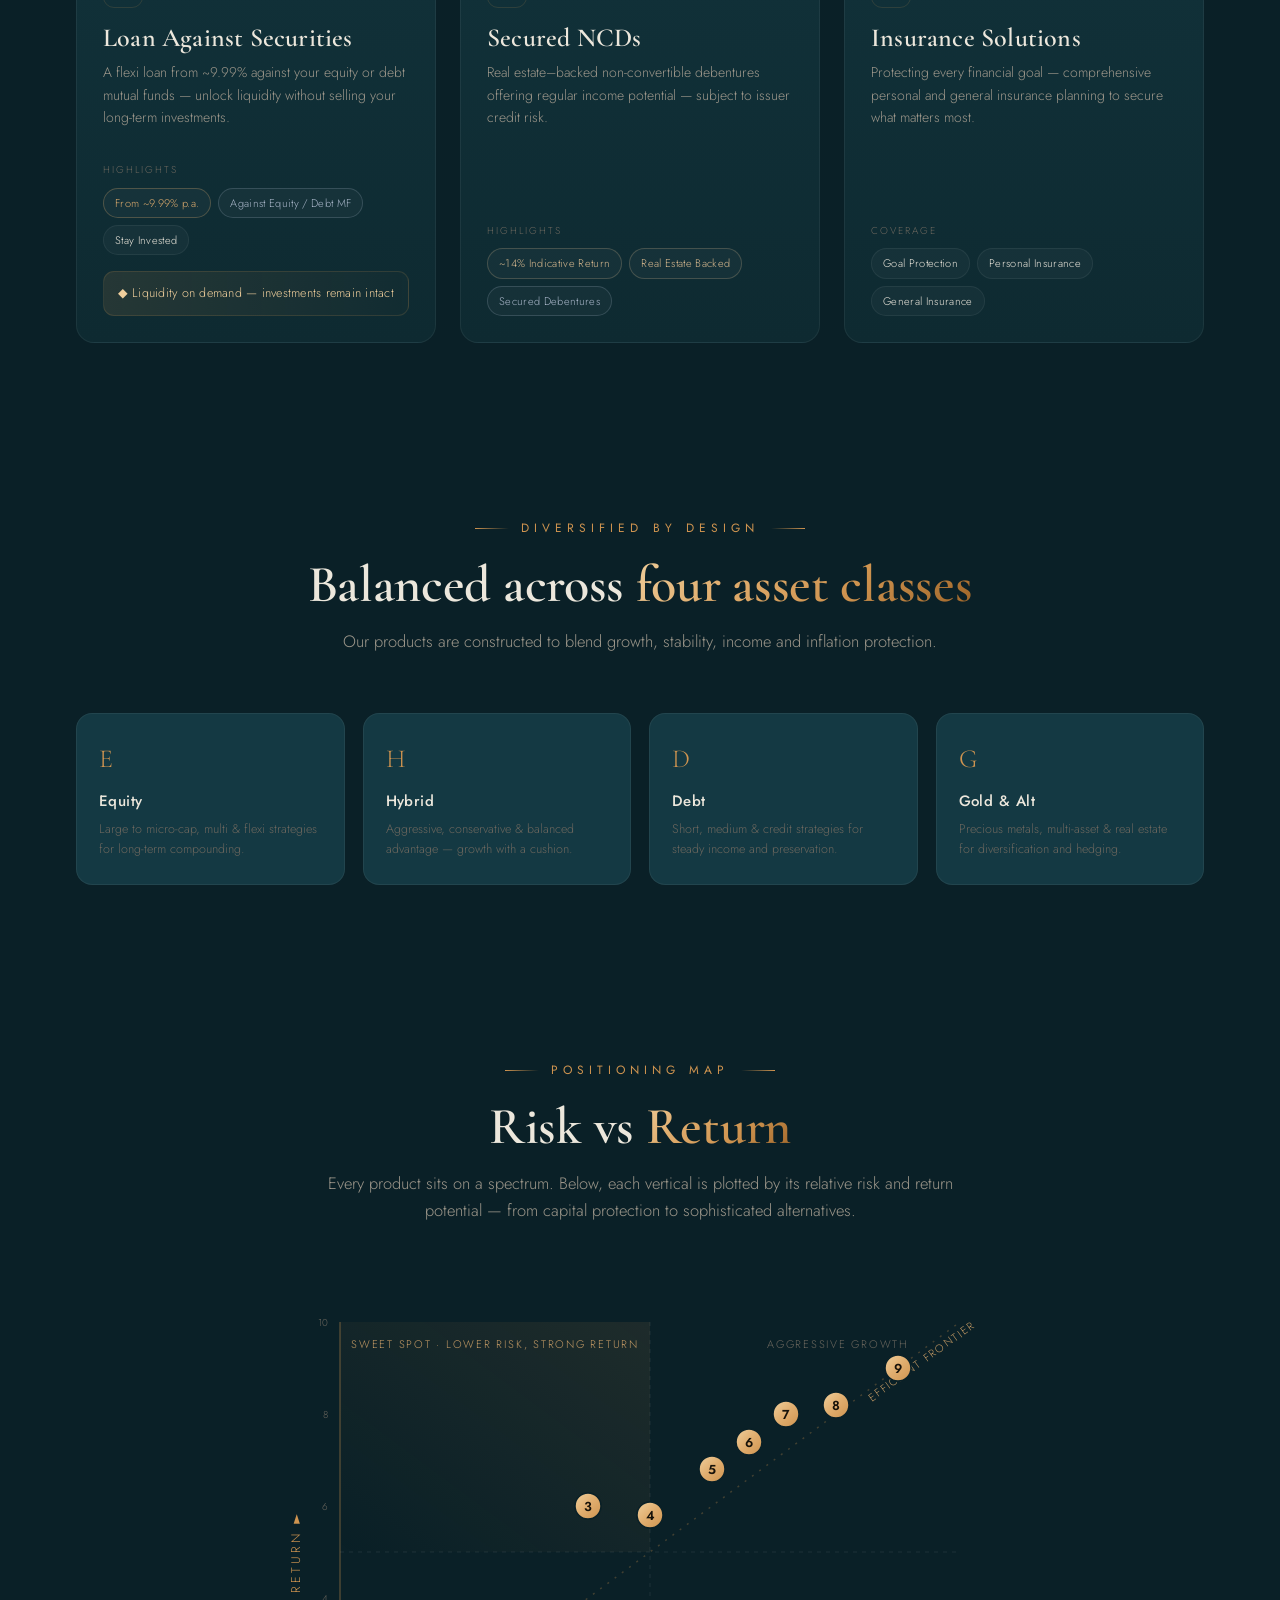
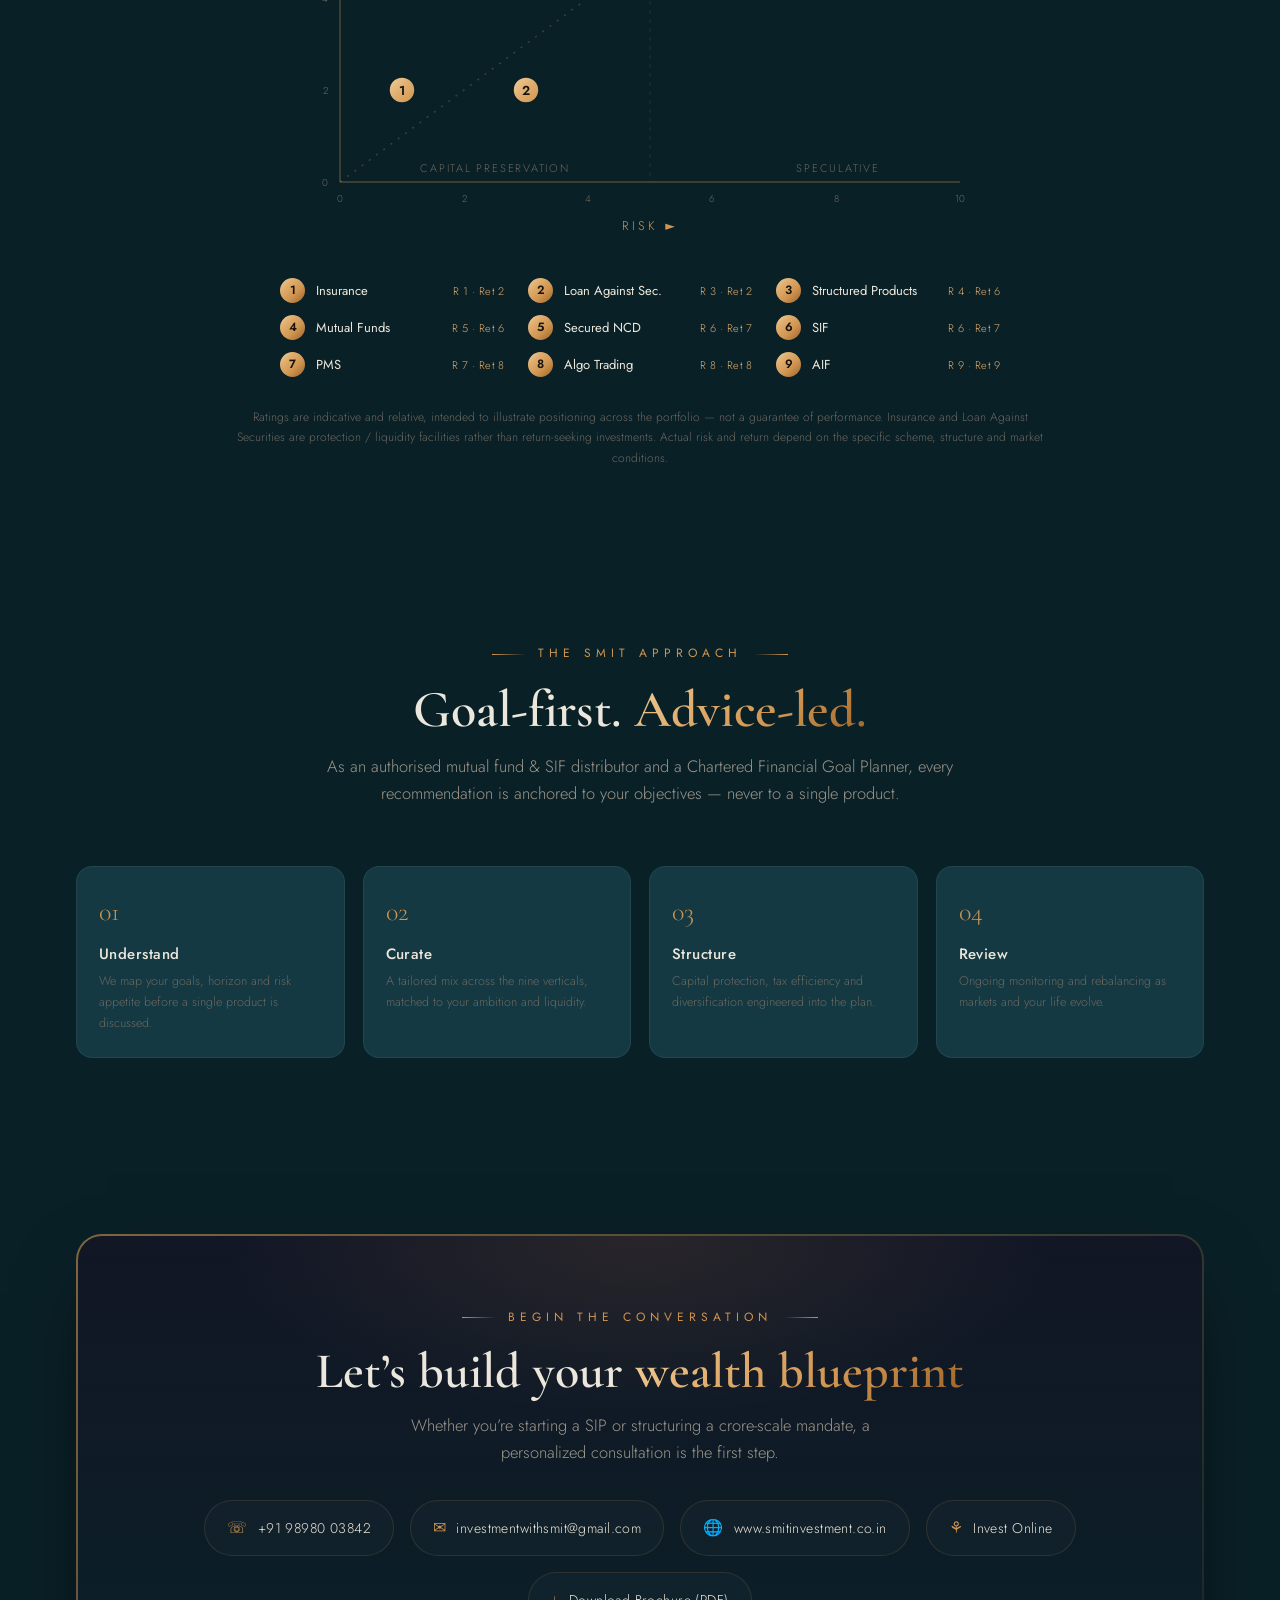
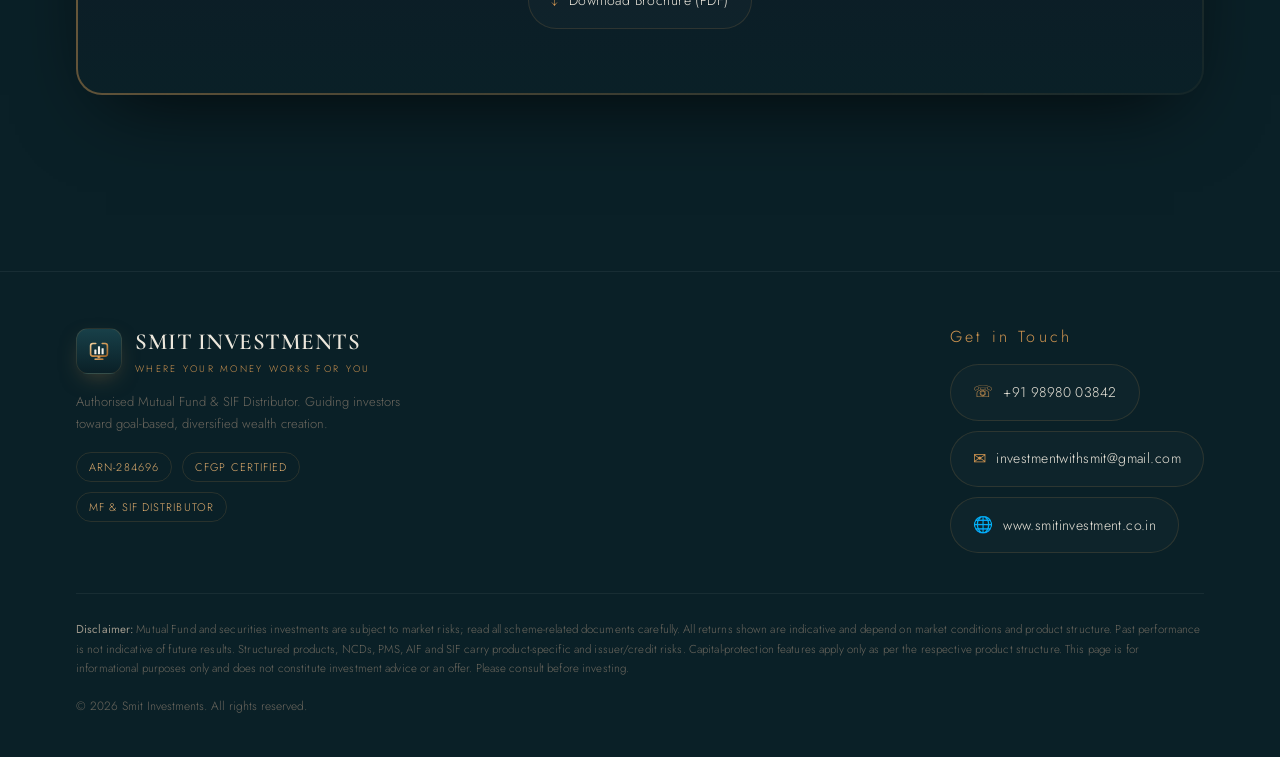
==== commit 594cb387: "Add Grow / Protect / Preserve philosophy section New section after the hero explaining the three wea" ====
--- a/index.html
+++ b/index.html
@@ -8,7 +8,7 @@
 <link rel="preconnect" href="https://fonts.googleapis.com" />
 <link rel="preconnect" href="https://fonts.gstatic.com" crossorigin />
 <link href="https://fonts.googleapis.com/css2?family=Cormorant+Garamond:wght@400;500;600;700&family=Jost:wght@300;400;500;600&display=swap" rel="stylesheet" />
-<link rel="stylesheet" href="styles.css" />
+<link rel="stylesheet" href="styles.css?v=20261004" />
 </head>
 <body>
 
@@ -33,11 +33,12 @@
     </a>
     <nav class="nav-links">
       <a href="#products">Products</a>
+      <a href="#philosophy">Philosophy</a>
       <a href="#classes">Asset Classes</a>
       <a href="#risk">Risk &amp; Return</a>
       <a href="#about">Approach</a>
       <a href="calculators.html">Calculators</a>
-      <a href="Smit-Investments-Brochure.pdf" download>Brochure</a>
+      <a href="Smit-Investments-Brochure.pdf?v=20261003" download>Brochure</a>
       <a href="#contact">Contact</a>
     </nav>
     <a class="btn btn-gold" href="#contact">Book a Consultation</a>
@@ -56,7 +57,7 @@
       <div class="hero-cta">
         <a class="btn btn-gold" href="#products">Explore the Portfolio</a>
         <a class="btn btn-ghost" href="#contact">Speak to an Advisor</a>
-        <a class="btn btn-ghost" href="Smit-Investments-Brochure.pdf" download>↓ Download Brochure</a>
+        <a class="btn btn-ghost" href="Smit-Investments-Brochure.pdf?v=20261003" download>↓ Download Brochure</a>
       </div>
       <div class="hero-stats">
         <div class="s"><b class="gold-text">09</b><span>Product Verticals</span></div>
@@ -81,6 +82,84 @@
   </div>
 </section>
 
+<!-- PHILOSOPHY -->
+<section class="block" id="philosophy">
+  <div class="wrap">
+    <div class="sec-head reveal">
+      <div class="divider-c"><span class="eyebrow center">Our Wealth Philosophy</span></div>
+      <h2>Grow. Protect. <span class="gold-text">Preserve.</span></h2>
+      <p>Three distinct objectives, one coordinated plan. Understanding how they differ is the first step to building — and keeping — lasting wealth across generations.</p>
+    </div>
+
+    <div class="gpp-flow reveal">
+      <b>Build it</b> <span>→</span> <b>Defend it</b> <span>→</span> <b>Pass it on</b>
+    </div>
+
+    <div class="gpp-grid">
+
+      <!-- GROW -->
+      <div class="gpp-card reveal">
+        <div class="gpp-ic">📈</div>
+        <h3>Grow<em>Accumulate</em></h3>
+        <div class="gpp-rows">
+          <div class="r"><span class="k">Goal</span><span class="v">Expand your overall asset base and net worth.</span></div>
+          <div class="r"><span class="k">Focus</span><span class="v">Maximising returns and long-term compounding.</span></div>
+          <div class="r"><span class="k">Risk Level</span><span class="v gpp-risk"><span class="gpp-meter"><i class="on"></i><i class="on"></i><i class="on"></i><i class="on"></i><i></i></span><span class="v">Medium–High</span></span></div>
+        </div>
+        <div class="gpp-tools">
+          <span class="label">Key Tools</span>
+          <div class="tags">
+            <span class="tag eq">Equities</span>
+            <span class="tag eq">Growth Mutual Funds</span>
+            <span class="tag ot">Real Estate</span>
+          </div>
+        </div>
+      </div>
+
+      <!-- PROTECT -->
+      <div class="gpp-card reveal">
+        <div class="gpp-ic">🛡️</div>
+        <h3>Protect<em>Defend</em></h3>
+        <div class="gpp-rows">
+          <div class="r"><span class="k">Goal</span><span class="v">Shield existing assets from unexpected financial shocks.</span></div>
+          <div class="r"><span class="k">Focus</span><span class="v">Mitigating risks — liability, lawsuits and medical emergencies.</span></div>
+          <div class="r"><span class="k">Risk Level</span><span class="v gpp-risk"><span class="gpp-meter"><i class="on"></i><i class="on"></i><i class="on"></i><i></i><i></i></span><span class="v">Low–Medium</span></span></div>
+        </div>
+        <div class="gpp-tools">
+          <span class="label">Key Tools</span>
+          <div class="tags">
+            <span class="tag hy">Health &amp; Term Insurance</span>
+            <span class="tag dt">Liability Cover</span>
+            <span class="tag dt">Emergency Fund</span>
+            <span class="tag ot">Legal Trusts</span>
+          </div>
+        </div>
+      </div>
+
+      <!-- PRESERVE -->
+      <div class="gpp-card reveal">
+        <div class="gpp-ic">🏛️</div>
+        <h3>Preserve<em>Maintain</em></h3>
+        <div class="gpp-rows">
+          <div class="r"><span class="k">Goal</span><span class="v">Maintain purchasing power and secure wealth transfer across generations.</span></div>
+          <div class="r"><span class="k">Focus</span><span class="v">Capital stability, beating inflation and predictable cash flow.</span></div>
+          <div class="r"><span class="k">Risk Level</span><span class="v gpp-risk"><span class="gpp-meter"><i class="on"></i><i class="on"></i><i></i><i></i><i></i></span><span class="v">Low</span></span></div>
+        </div>
+        <div class="gpp-tools">
+          <span class="label">Key Tools</span>
+          <div class="tags">
+            <span class="tag dt">Government Bonds</span>
+            <span class="tag dt">Fixed Deposits</span>
+            <span class="tag ot">Gold</span>
+            <span class="tag ot">Estate Planning</span>
+          </div>
+        </div>
+      </div>
+
+    </div>
+  </div>
+</section>
+
 <!-- PRODUCTS -->
 <section class="block" id="products">
   <div class="wrap">
@@ -355,7 +434,7 @@
           <a class="contact-pill" href="mailto:investmentwithsmit@gmail.com"><span class="k serif">✉</span> investmentwithsmit@gmail.com</a>
           <a class="contact-pill" href="https://www.smitinvestment.co.in" target="_blank" rel="noopener"><span class="k serif">🌐</span> www.smitinvestment.co.in</a>
           <a class="contact-pill" href="http://p.njw.bz/34691" target="_blank" rel="noopener"><span class="k serif">⚘</span> Invest Online</a>
-          <a class="contact-pill" href="Smit-Investments-Brochure.pdf" download><span class="k serif">↓</span> Download Brochure (PDF)</a>
+          <a class="contact-pill" href="Smit-Investments-Brochure.pdf?v=20261003" download><span class="k serif">↓</span> Download Brochure (PDF)</a>
         </div>
       </div>
     </div>
--- a/styles.css
+++ b/styles.css
@@ -323,3 +323,35 @@
   border:2px solid #25d366;opacity:.65;animation:wa-pulse 2.4s ease-out infinite;pointer-events:none}
 @keyframes wa-pulse{0%{transform:scale(1);opacity:.6}70%{transform:scale(1.7);opacity:0}100%{opacity:0}}
 @media(max-width:520px){.wa-float{right:16px;bottom:18px}.wa-float:hover{max-width:60px}.wa-float .lbl{display:none}}
+
+
+/* ============ GROW / PROTECT / PRESERVE ============ */
+.gpp-grid{display:grid;grid-template-columns:repeat(3,1fr);gap:24px}
+  @media(max-width:880px){.gpp-grid{grid-template-columns:1fr}}
+  .gpp-card{position:relative;border-radius:18px;padding:32px 28px;overflow:hidden;
+    background:linear-gradient(180deg,var(--panel),var(--bg-2));border:1px solid var(--line-soft);
+    transition:.4s cubic-bezier(.2,.7,.2,1);display:flex;flex-direction:column}
+  .gpp-card::before{content:"";position:absolute;inset:0;border-radius:18px;padding:1px;
+    background:linear-gradient(160deg,rgba(207,148,80,0.55),transparent 45%);
+    -webkit-mask:linear-gradient(#000 0 0) content-box,linear-gradient(#000 0 0);
+    -webkit-mask-composite:xor;mask-composite:exclude;opacity:0;transition:.4s}
+  .gpp-card:hover{transform:translateY(-7px);border-color:var(--line)}
+  .gpp-card:hover::before{opacity:1}
+  .gpp-ic{width:60px;height:60px;border-radius:16px;display:grid;place-items:center;font-size:28px;
+    background:rgba(207,148,80,0.1);border:1px solid var(--line);margin-bottom:20px}
+  .gpp-card h3{font-family:'Cormorant Garamond',serif;font-size:28px;font-weight:600;line-height:1}
+  .gpp-card h3 em{display:block;font-style:normal;font-family:'Jost';font-size:11px;letter-spacing:.24em;
+    text-transform:uppercase;color:var(--gold);margin-top:8px}
+  .gpp-rows{margin:22px 0 20px;display:flex;flex-direction:column;gap:15px;flex-grow:1}
+  .gpp-rows .r .k{font-size:10px;letter-spacing:.18em;text-transform:uppercase;color:var(--txt-mute);display:block;margin-bottom:4px}
+  .gpp-rows .r .v{font-size:13.5px;color:var(--txt-dim);line-height:1.5}
+  .gpp-risk{display:flex;align-items:center;gap:12px}
+  .gpp-risk .v{color:var(--gold-2);font-size:13px;font-weight:400}
+  .gpp-meter{display:flex;gap:4px}
+  .gpp-meter i{width:20px;height:5px;border-radius:3px;background:rgba(255,255,255,0.1)}
+  .gpp-meter i.on{background:var(--grad-gold)}
+  .gpp-tools{border-top:1px solid var(--line-soft);padding-top:18px;margin-top:auto}
+  .gpp-tools .label{font-size:10px;letter-spacing:.18em;text-transform:uppercase;color:var(--txt-mute);display:block;margin-bottom:11px}
+  .gpp-flow{display:flex;align-items:center;justify-content:center;gap:14px;margin:0 auto 46px;flex-wrap:wrap;color:var(--txt-mute);font-size:12px;letter-spacing:.14em;text-transform:uppercase}
+  .gpp-flow b{color:var(--gold-2);font-weight:400}
+  .gpp-flow span{color:var(--gold);font-size:15px}
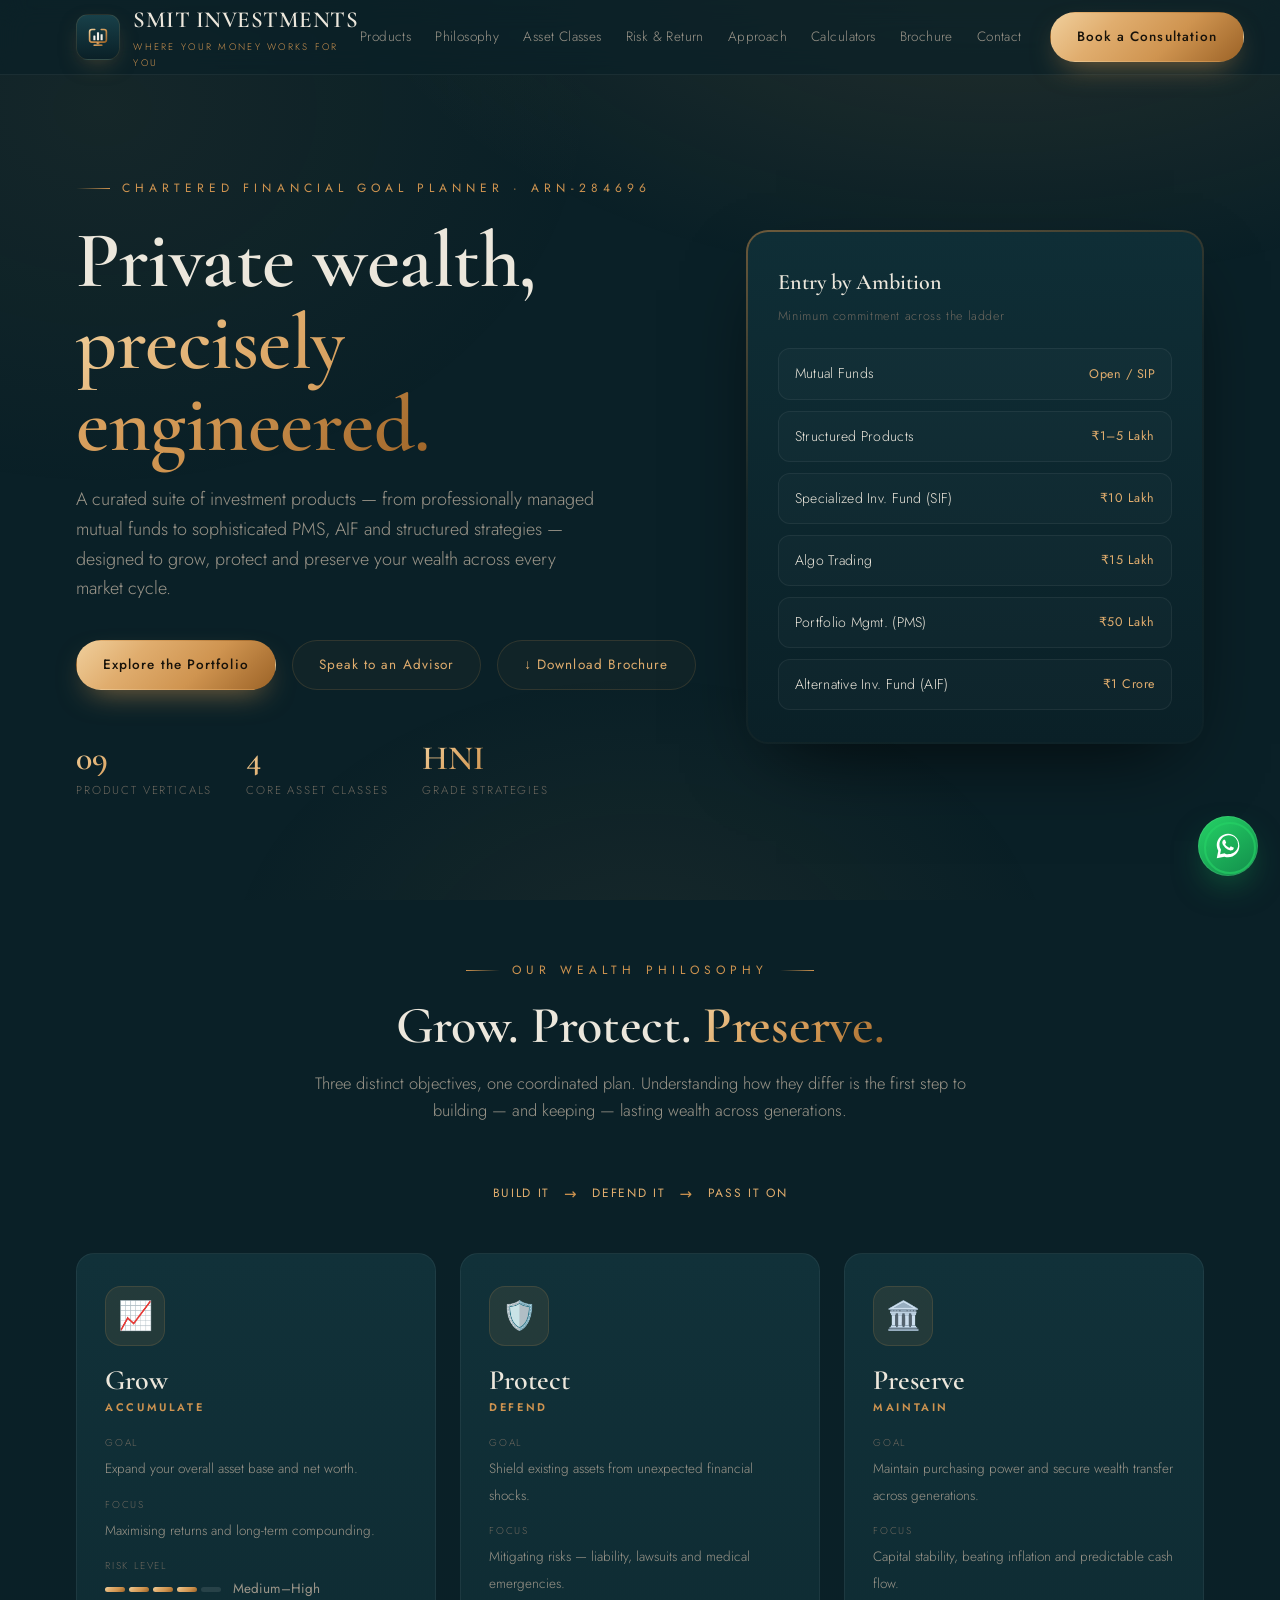
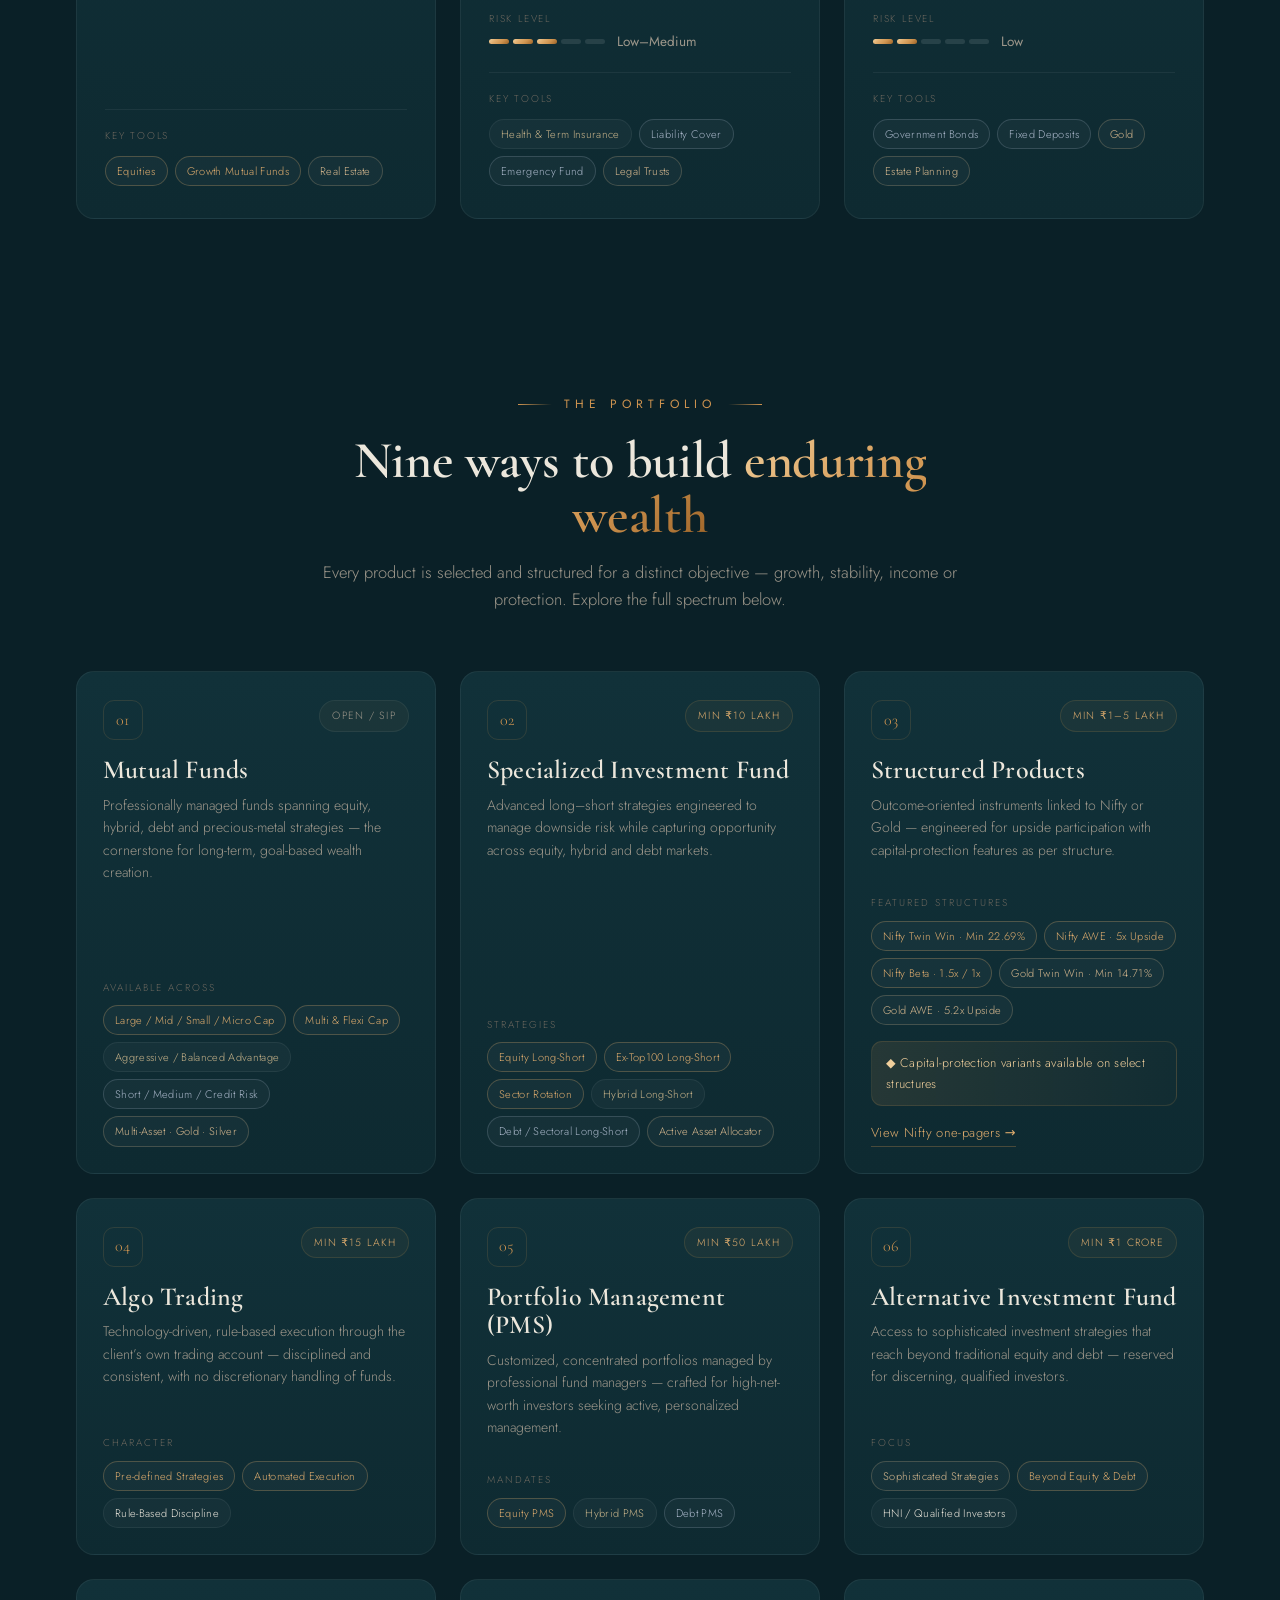
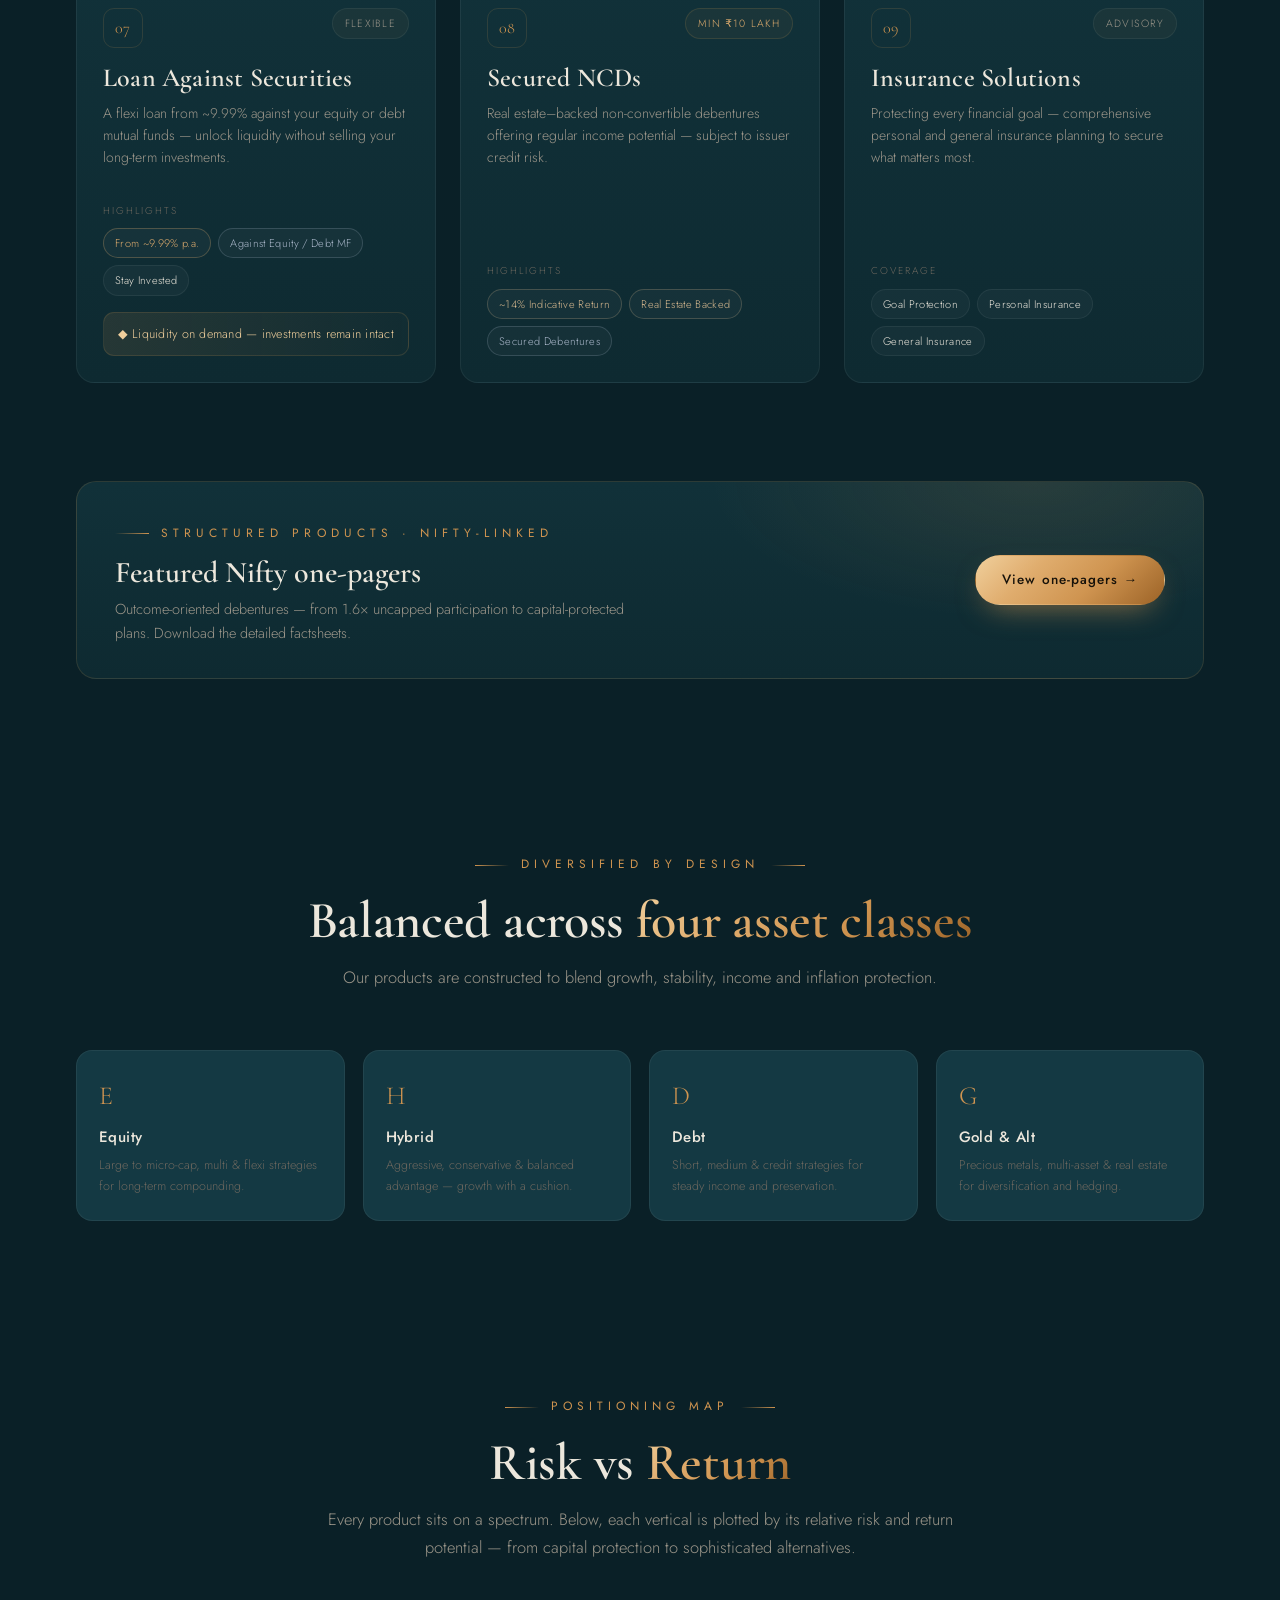
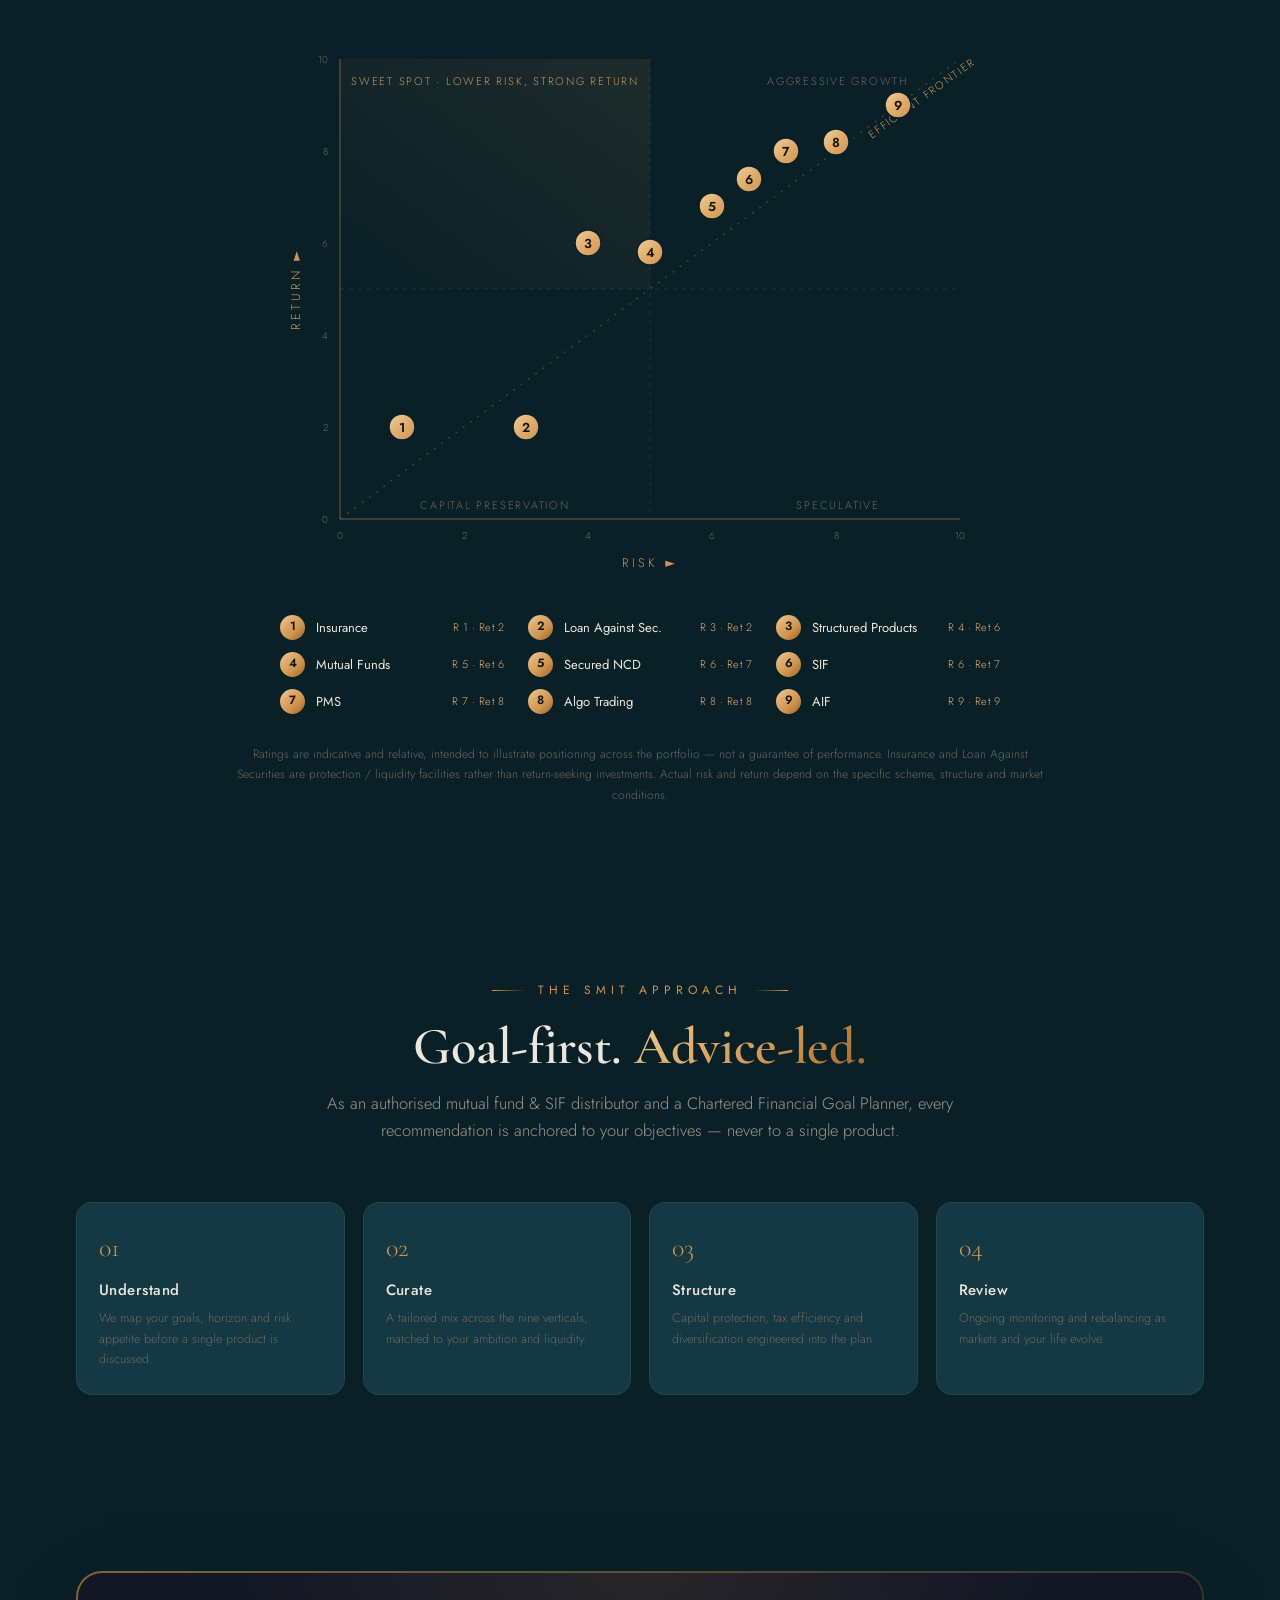
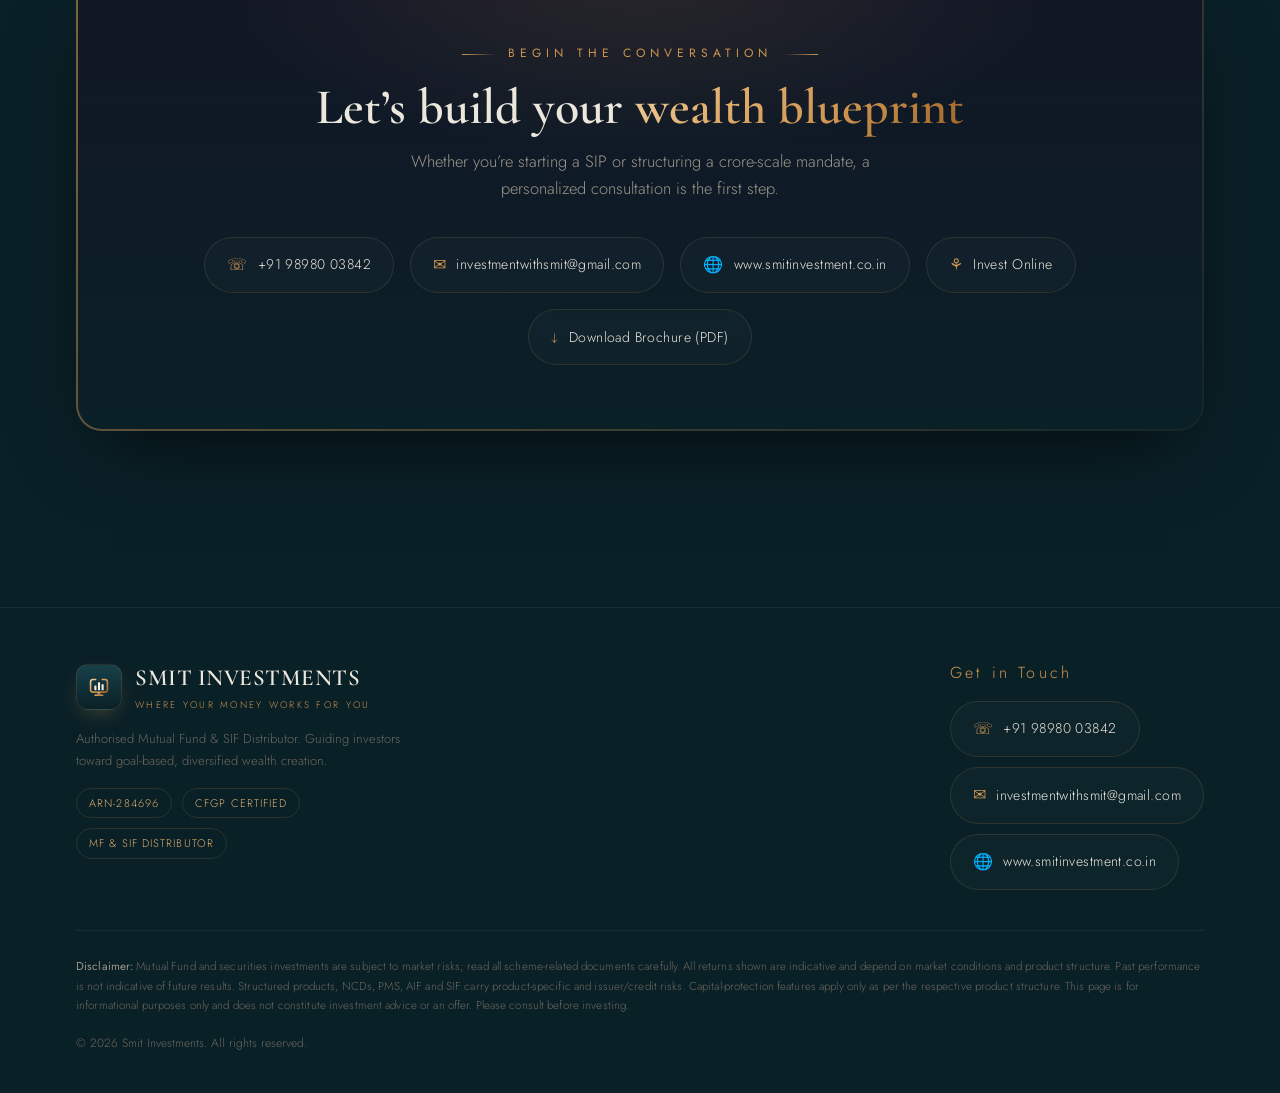
==== commit b150b5be: "Add Nifty structured-products page with one-pager downloads New structured-products.html lists the 4" ====
--- a/index.html
+++ b/index.html
@@ -8,7 +8,7 @@
 <link rel="preconnect" href="https://fonts.googleapis.com" />
 <link rel="preconnect" href="https://fonts.gstatic.com" crossorigin />
 <link href="https://fonts.googleapis.com/css2?family=Cormorant+Garamond:wght@400;500;600;700&family=Jost:wght@300;400;500;600&display=swap" rel="stylesheet" />
-<link rel="stylesheet" href="styles.css?v=20261004" />
+<link rel="stylesheet" href="styles.css?v=20261005" />
 </head>
 <body>
 
@@ -216,6 +216,7 @@
           <span class="tag ot">Gold AWE · 5.2x Upside</span>
         </div>
         <div class="highlight-strip">◆ Capital-protection variants available on select structures</div>
+        <a class="card-link" href="structured-products.html">View Nifty one-pagers →</a>
       </div>
 
       <!-- 4 ALGO -->
@@ -297,6 +298,20 @@
         </div>
       </div>
 
+    </div>
+  </div>
+</section>
+
+<!-- NIFTY STRUCTURED PRODUCTS TEASER -->
+<section class="block" id="nifty-sp" style="padding-top:10px">
+  <div class="wrap">
+    <div class="sp-teaser reveal">
+      <div>
+        <span class="eyebrow">Structured Products · Nifty-Linked</span>
+        <h3>Featured Nifty one-pagers</h3>
+        <p>Outcome-oriented debentures — from 1.6× uncapped participation to capital-protected plans. Download the detailed factsheets.</p>
+      </div>
+      <a class="btn btn-gold" href="structured-products.html">View one-pagers →</a>
     </div>
   </div>
 </section>
--- a/styles.css
+++ b/styles.css
@@ -126,8 +126,8 @@
   .card::before{content:"";position:absolute;inset:0;padding:1px;border-radius:var(--radius);
     background:linear-gradient(160deg,rgba(207,148,80,0.55),transparent 42%);
     -webkit-mask:linear-gradient(#000 0 0) content-box,linear-gradient(#000 0 0);
-    -webkit-mask-composite:xor;mask-composite:exclude;opacity:0;transition:.4s}
-  .card::after{content:"";position:absolute;top:-40%;right:-30%;width:220px;height:220px;
+    -webkit-mask-composite:xor;mask-composite:exclude;opacity:0;pointer-events:none;transition:.4s}
+  .card::after{content:"";position:absolute;top:-40%;right:-30%;width:220px;height:220px;pointer-events:none;
     background:radial-gradient(circle,rgba(207,148,80,0.16),transparent 65%);opacity:0;transition:.5s}
   .card:hover{transform:translateY(-7px);border-color:var(--line)}
   .card:hover::before{opacity:1}
@@ -355,3 +355,33 @@
   .gpp-flow{display:flex;align-items:center;justify-content:center;gap:14px;margin:0 auto 46px;flex-wrap:wrap;color:var(--txt-mute);font-size:12px;letter-spacing:.14em;text-transform:uppercase}
   .gpp-flow b{color:var(--gold-2);font-weight:400}
   .gpp-flow span{color:var(--gold);font-size:15px}
+
+/* ============ NIFTY STRUCTURED PRODUCTS ============ */
+.sp-grid{display:grid;grid-template-columns:repeat(4,1fr);gap:20px}
+@media(max-width:1000px){.sp-grid{grid-template-columns:repeat(2,1fr)}}
+@media(max-width:560px){.sp-grid{grid-template-columns:1fr}}
+.sp-card{position:relative;border-radius:16px;padding:24px 22px;display:flex;flex-direction:column;
+  background:linear-gradient(180deg,var(--panel),var(--bg-2));border:1px solid var(--line-soft);transition:.35s cubic-bezier(.2,.7,.2,1)}
+.sp-card:hover{transform:translateY(-6px);border-color:var(--line)}
+.sp-head{display:flex;align-items:flex-start;justify-content:space-between;gap:10px;margin-bottom:7px}
+.sp-name{font-family:'Cormorant Garamond',serif;font-size:23px;font-weight:600;line-height:1.1}
+.sp-badge{font-size:8.5px;letter-spacing:.1em;text-transform:uppercase;padding:4px 9px;border-radius:20px;white-space:nowrap;flex-shrink:0;margin-top:4px}
+.sp-badge.pp{color:#53d0a6;border:1px solid rgba(83,208,166,.35);background:rgba(83,208,166,.08)}
+.sp-badge.npp{color:var(--txt-mute);border:1px solid var(--line-soft)}
+.sp-sub{font-size:11px;color:var(--gold);letter-spacing:.06em;text-transform:uppercase;margin-bottom:20px}
+.sp-terms{display:flex;flex-direction:column;gap:13px;margin-bottom:22px;flex-grow:1}
+.sp-terms .t{display:flex;flex-direction:column;gap:3px}
+.sp-terms .t span{font-size:9.5px;letter-spacing:.14em;text-transform:uppercase;color:var(--txt-mute)}
+.sp-terms .t b{font-size:13.5px;color:var(--txt);font-weight:500}
+.sp-dl{justify-content:center;width:100%;font-size:12.5px;padding:11px 14px}
+.sp-note{text-align:center;font-size:11.5px;color:var(--txt-mute);max-width:780px;margin:32px auto 0;line-height:1.65}
+/* home teaser */
+.sp-teaser{display:flex;align-items:center;justify-content:space-between;gap:30px;flex-wrap:wrap;border-radius:20px;padding:34px 38px;
+  background:radial-gradient(540px 230px at 85% 0,rgba(207,148,80,0.12),transparent 60%),linear-gradient(180deg,var(--panel),var(--bg-2));border:1px solid var(--line)}
+.sp-teaser h3{font-family:'Cormorant Garamond',serif;font-size:30px;font-weight:600;margin:12px 0 8px;line-height:1.1}
+.sp-teaser p{color:var(--txt-dim);font-size:14.5px;max-width:540px}
+@media(max-width:640px){.sp-teaser{padding:28px 24px}}
+/* inline link inside a product card */
+.card-link{display:inline-flex;align-items:center;gap:6px;margin-top:16px;align-self:flex-start;color:var(--gold-2);
+  font-size:13px;letter-spacing:.03em;text-decoration:none;border-bottom:1px solid rgba(207,148,80,0.3);padding-bottom:2px;transition:.25s}
+.card-link:hover{color:var(--gold-3);border-color:var(--gold)}
